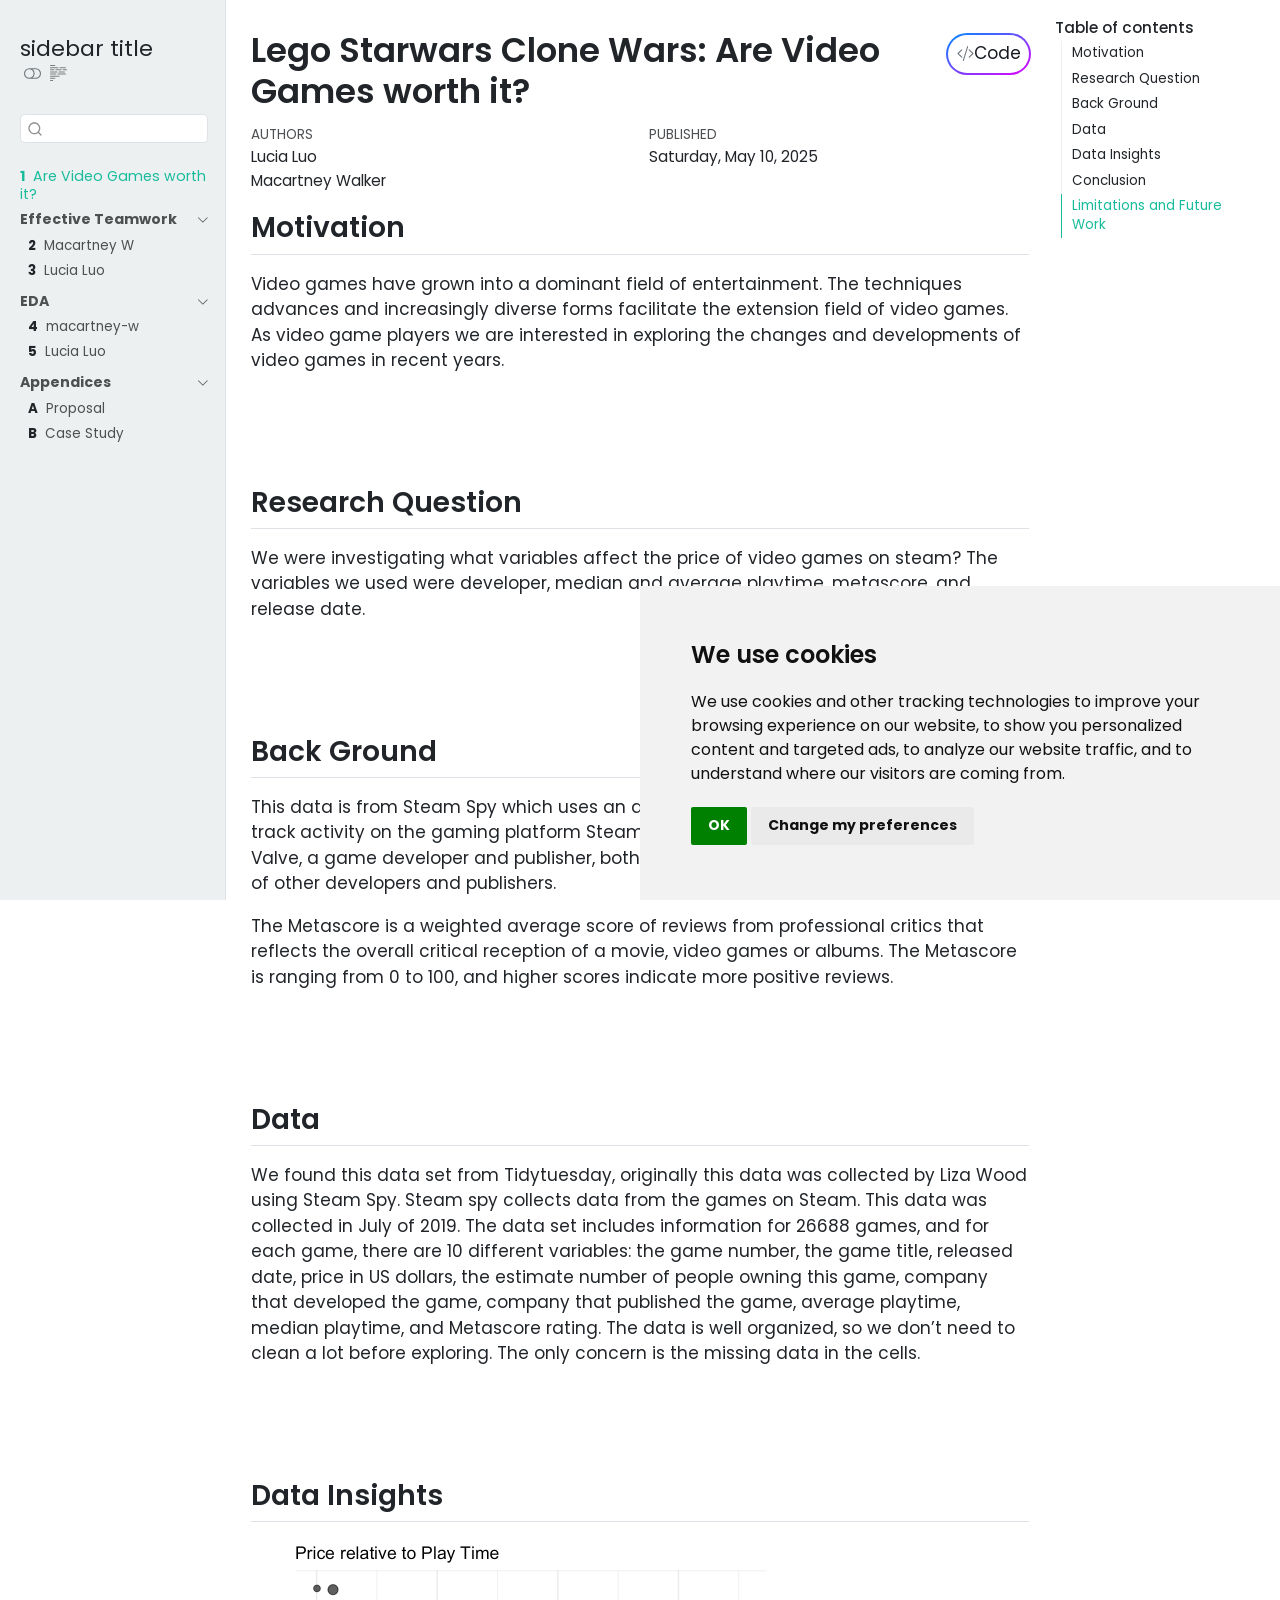
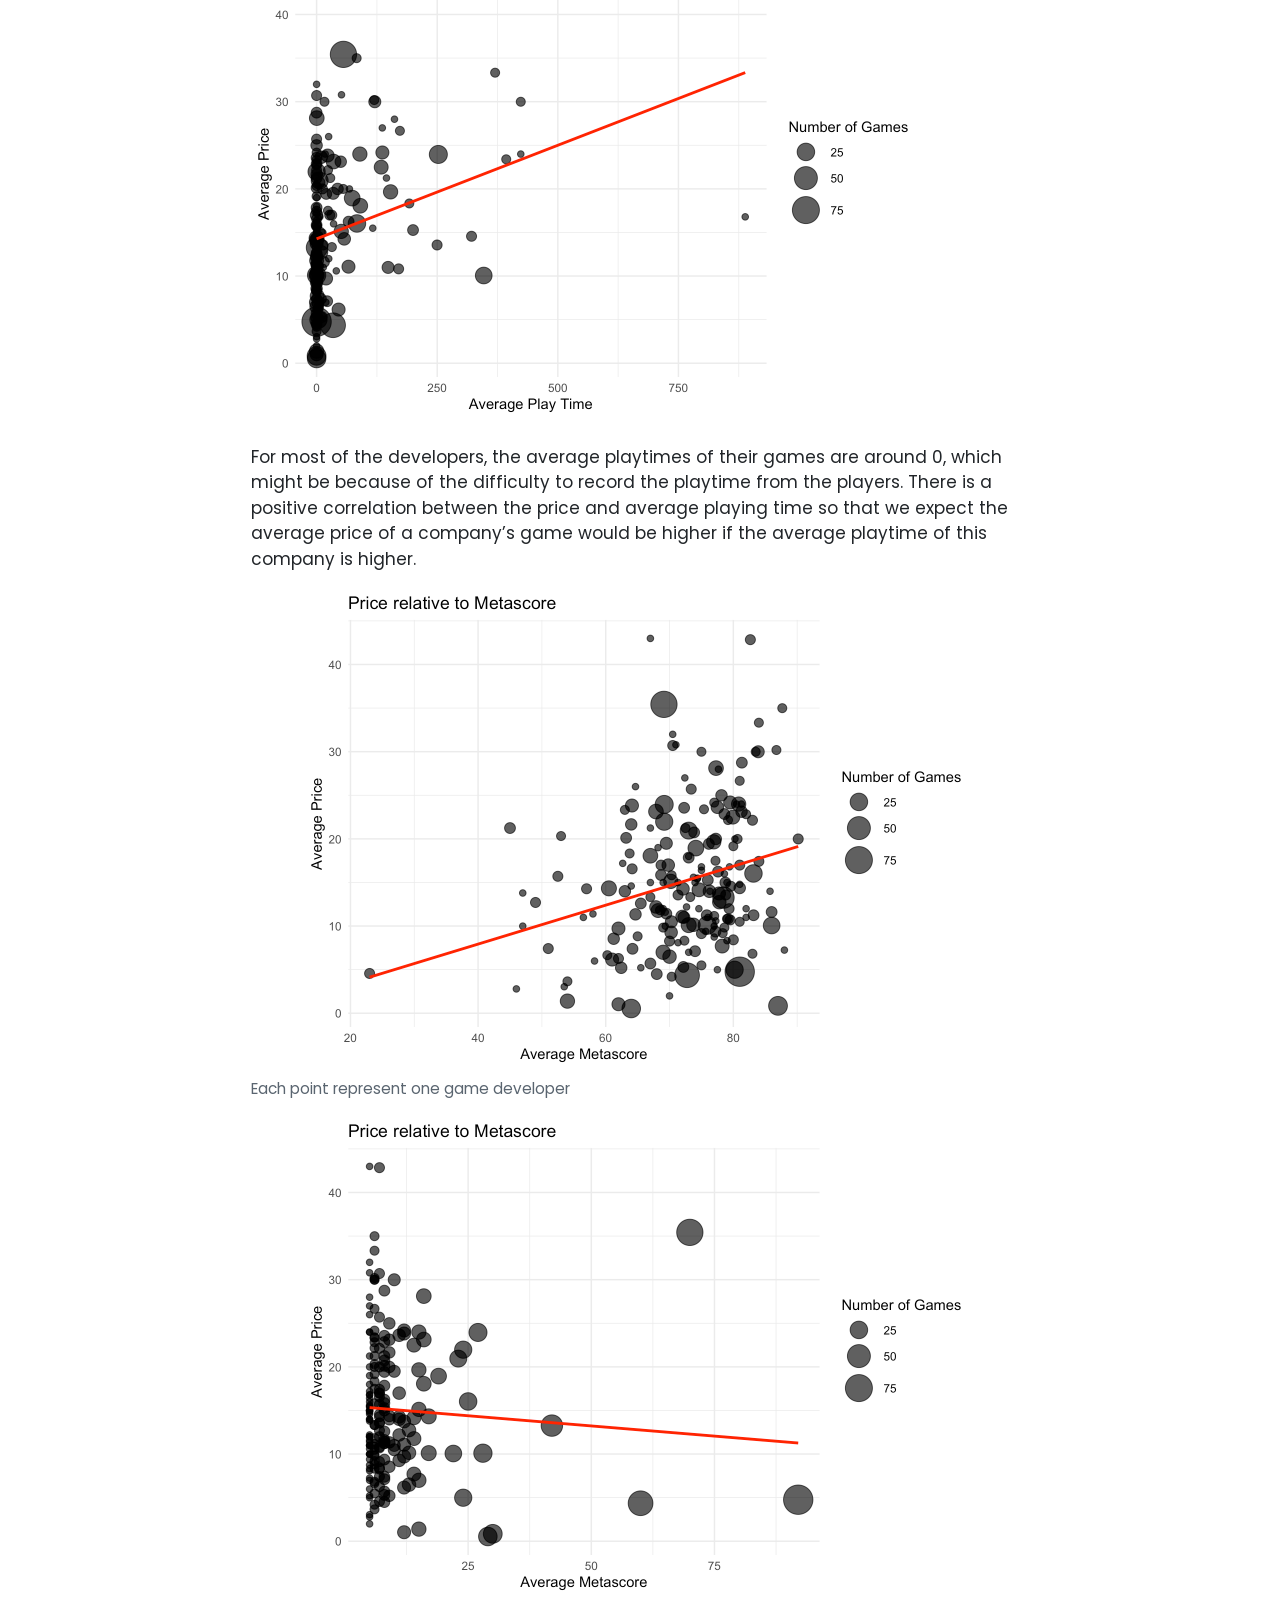
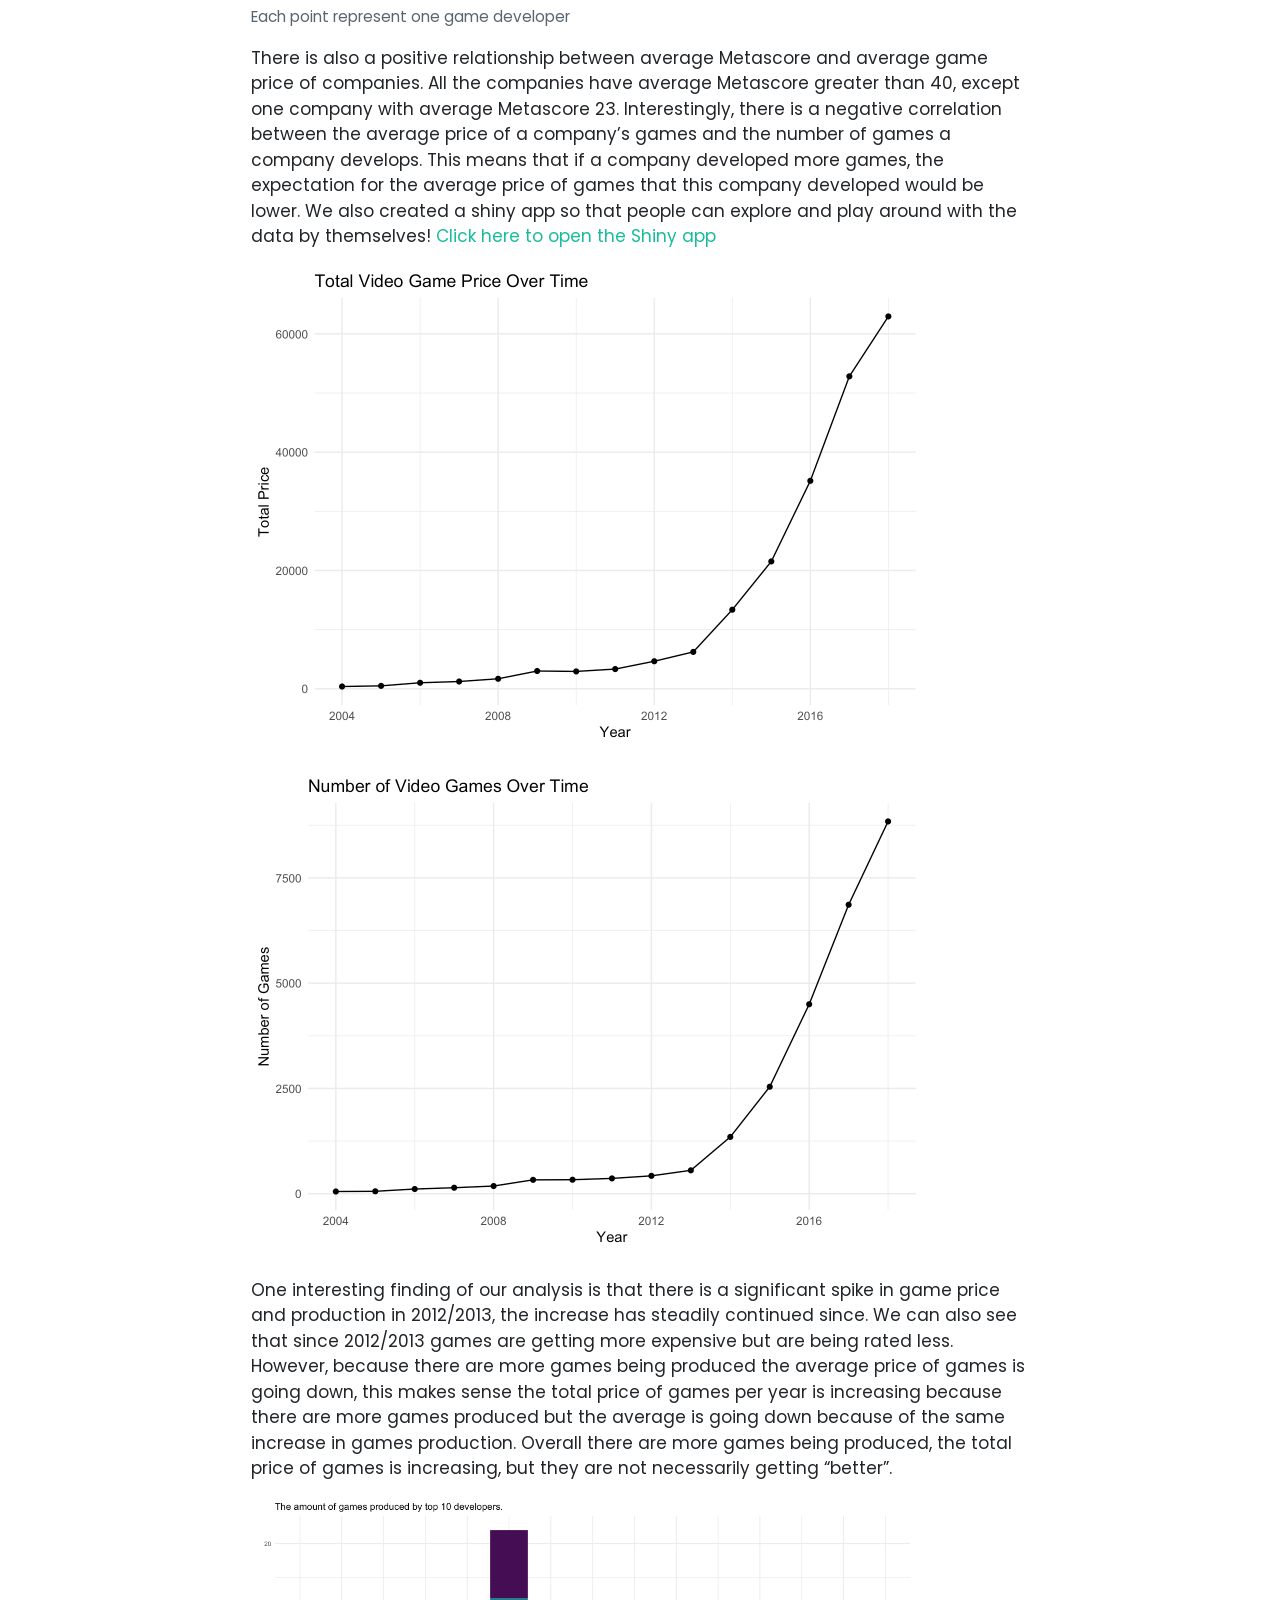
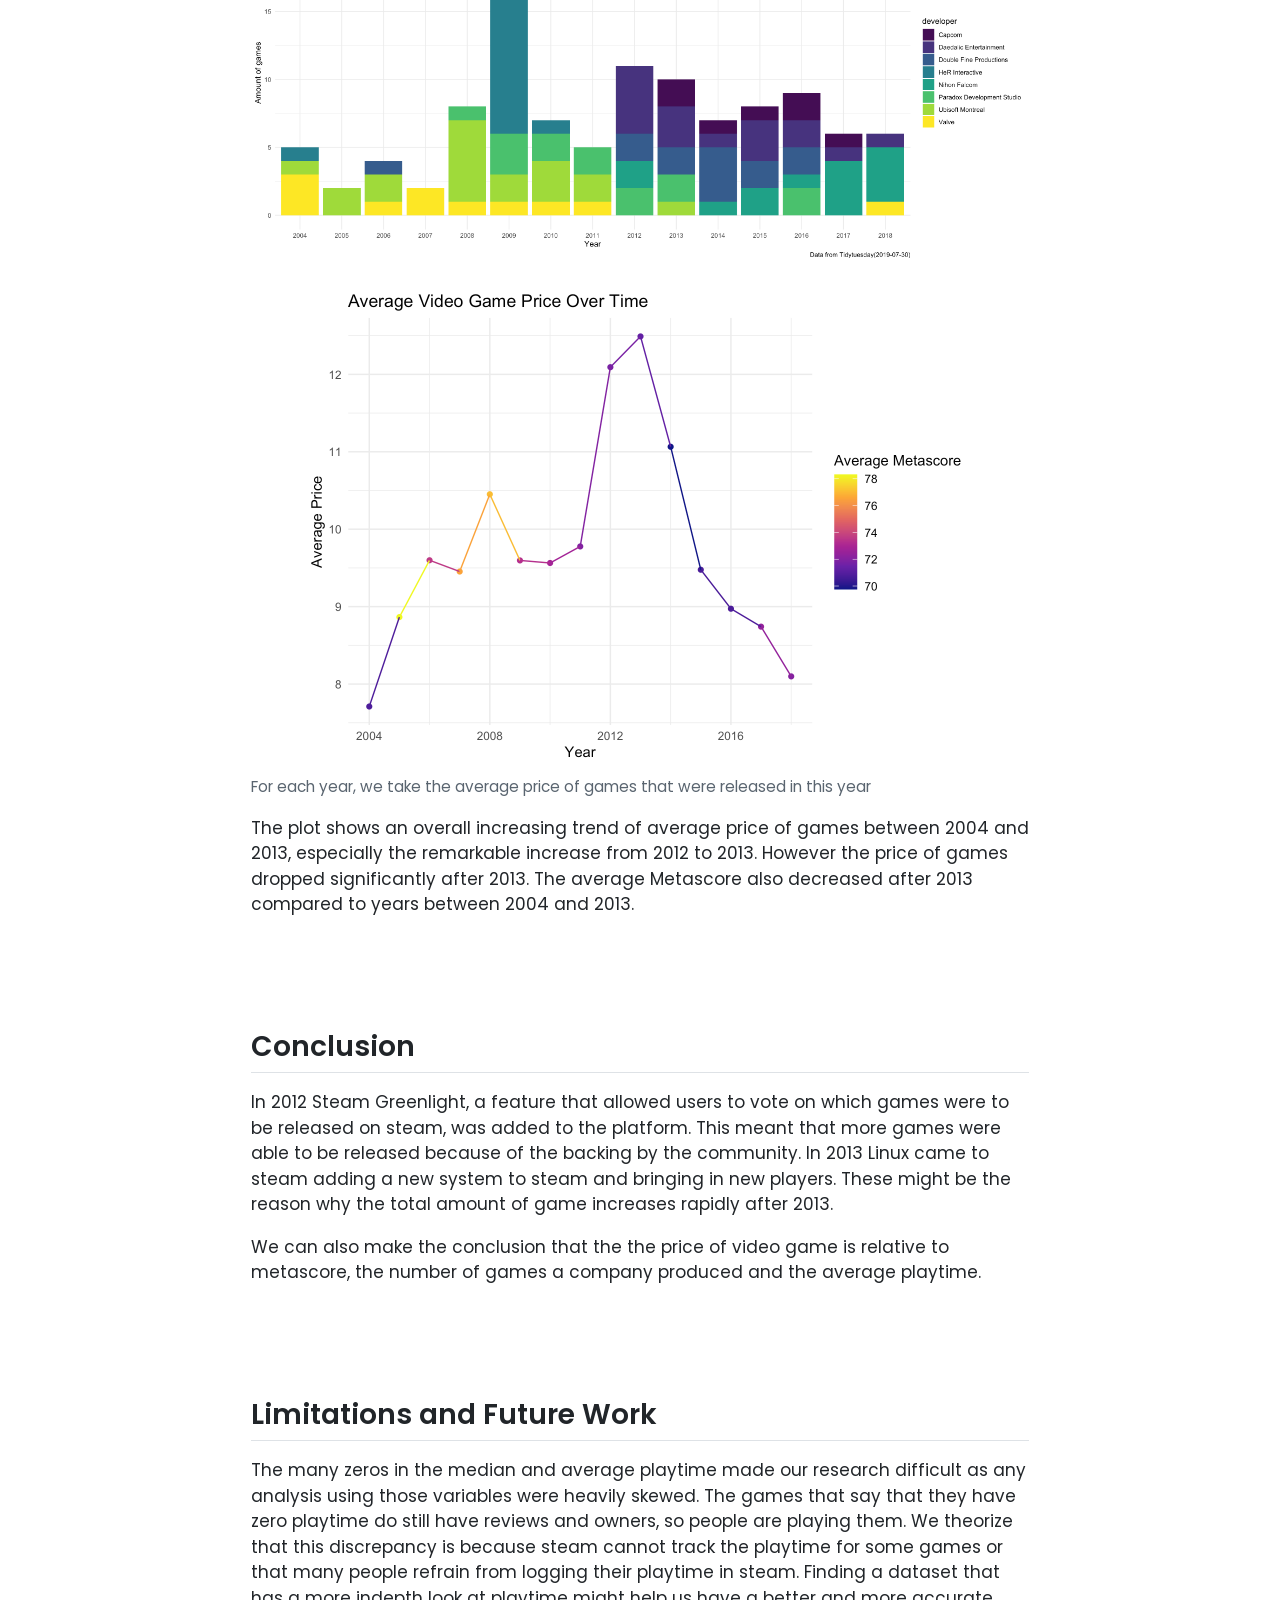
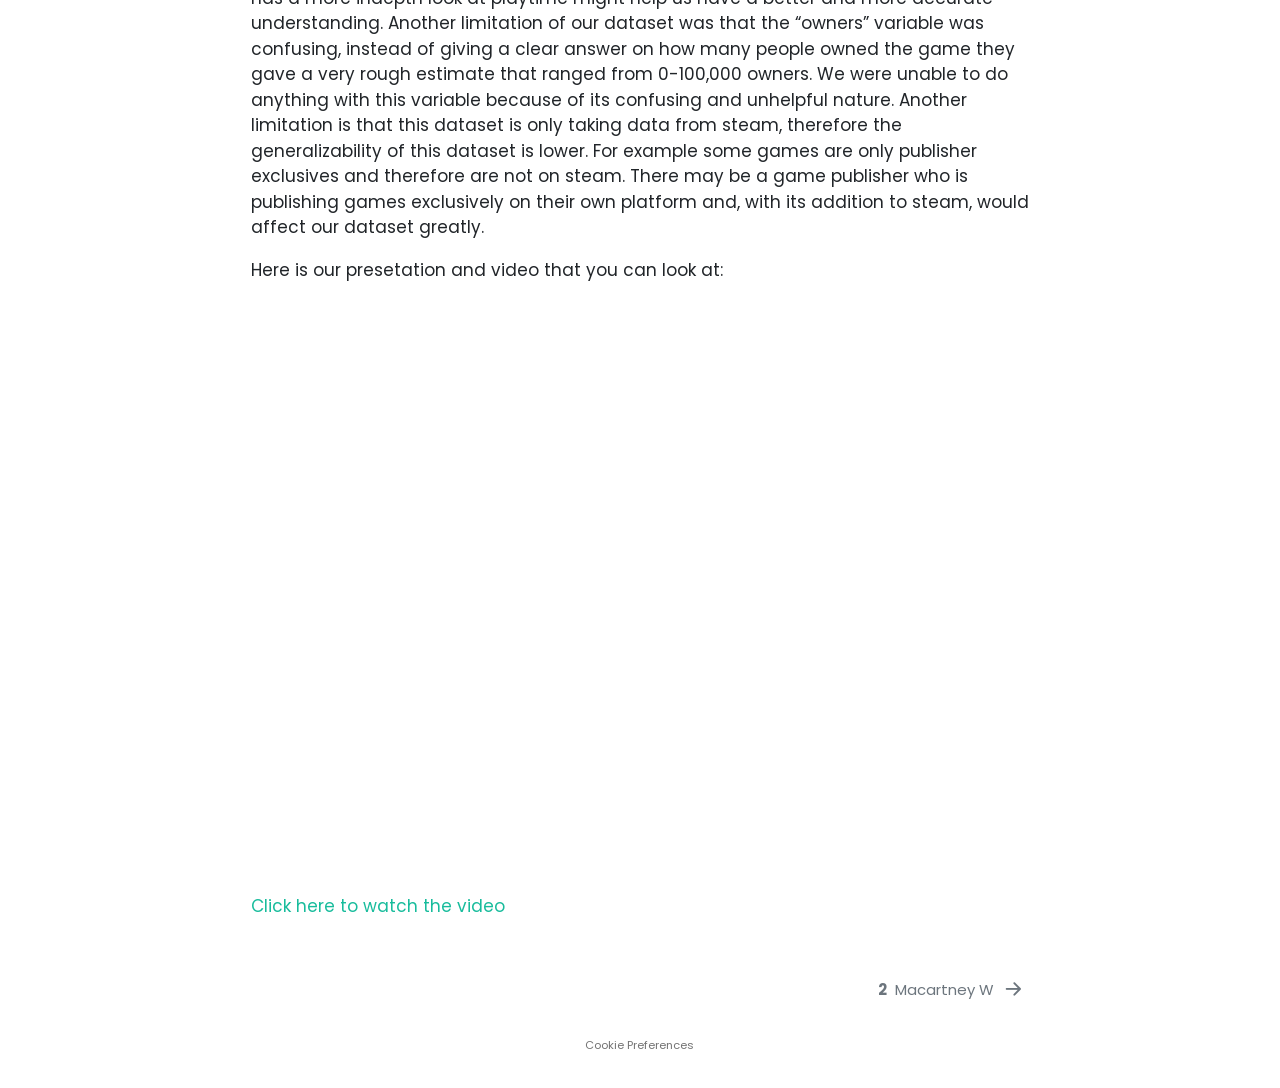
==== index.html @ 1f7e0bd8 "Built site for gh-pages" ====
<!DOCTYPE html>
<html xmlns="http://www.w3.org/1999/xhtml" lang="en" xml:lang="en"><head>
<meta http-equiv="Content-Type" content="text/html; charset=UTF-8">
<meta charset="utf-8">
<meta name="generator" content="quarto-1.5.57">
<meta name="viewport" content="width=device-width, initial-scale=1.0, user-scalable=yes">
<meta name="author" content="Lucia Luo">
<meta name="author" content="Macartney Walker">
<title>Lego Starwars Clone Wars: Are Video Games worth it?</title>
<style>
code{white-space: pre-wrap;}
span.smallcaps{font-variant: small-caps;}
div.columns{display: flex; gap: min(4vw, 1.5em);}
div.column{flex: auto; overflow-x: auto;}
div.hanging-indent{margin-left: 1.5em; text-indent: -1.5em;}
ul.task-list{list-style: none;}
ul.task-list li input[type="checkbox"] {
  width: 0.8em;
  margin: 0 0.8em 0.2em -1em; /* quarto-specific, see https://github.com/quarto-dev/quarto-cli/issues/4556 */ 
  vertical-align: middle;
}
/* CSS for syntax highlighting */
pre > code.sourceCode { white-space: pre; position: relative; }
pre > code.sourceCode > span { line-height: 1.25; }
pre > code.sourceCode > span:empty { height: 1.2em; }
.sourceCode { overflow: visible; }
code.sourceCode > span { color: inherit; text-decoration: inherit; }
div.sourceCode { margin: 1em 0; }
pre.sourceCode { margin: 0; }
@media screen {
div.sourceCode { overflow: auto; }
}
@media print {
pre > code.sourceCode { white-space: pre-wrap; }
pre > code.sourceCode > span { display: inline-block; text-indent: -5em; padding-left: 5em; }
}
pre.numberSource code
  { counter-reset: source-line 0; }
pre.numberSource code > span
  { position: relative; left: -4em; counter-increment: source-line; }
pre.numberSource code > span > a:first-child::before
  { content: counter(source-line);
    position: relative; left: -1em; text-align: right; vertical-align: baseline;
    border: none; display: inline-block;
    -webkit-touch-callout: none; -webkit-user-select: none;
    -khtml-user-select: none; -moz-user-select: none;
    -ms-user-select: none; user-select: none;
    padding: 0 4px; width: 4em;
  }
pre.numberSource { margin-left: 3em;  padding-left: 4px; }
div.sourceCode
  {   }
@media screen {
pre > code.sourceCode > span > a:first-child::before { text-decoration: underline; }
}
</style>

<script src="site_libs/quarto-nav/quarto-nav.js"></script>
<script src="site_libs/clipboard/clipboard.min.js"></script>
<script src="site_libs/quarto-search/autocomplete.umd.js"></script>
<script src="site_libs/quarto-search/fuse.min.js"></script>
<script src="site_libs/quarto-search/quarto-search.js"></script>
<meta name="quarto:offset" content="./">
<link href="./src/et/macartney-w.html" rel="next">
<script src="site_libs/cookie-consent/cookie-consent.js"></script>
<link href="site_libs/cookie-consent/cookie-consent.css" rel="stylesheet">
<script src="site_libs/quarto-html/quarto.js"></script>
<script src="site_libs/quarto-html/popper.min.js"></script>
<script src="site_libs/quarto-html/tippy.umd.min.js"></script>
<script src="site_libs/quarto-html/anchor.min.js"></script>
<link href="site_libs/quarto-html/tippy.css" rel="stylesheet">
<link href="site_libs/quarto-html/quarto-syntax-highlighting.css" rel="stylesheet" class="quarto-color-scheme" id="quarto-text-highlighting-styles">
<link href="site_libs/quarto-html/quarto-syntax-highlighting-dark.css" rel="prefetch" class="quarto-color-scheme quarto-color-alternate" id="quarto-text-highlighting-styles">
<script src="site_libs/bootstrap/bootstrap.min.js"></script>
<link href="site_libs/bootstrap/bootstrap-icons.css" rel="stylesheet">
<link href="site_libs/bootstrap/bootstrap.min.css" rel="stylesheet" class="quarto-color-scheme" id="quarto-bootstrap" data-mode="light">
<link href="site_libs/bootstrap/bootstrap-dark.min.css" rel="prefetch" class="quarto-color-scheme quarto-color-alternate" id="quarto-bootstrap" data-mode="dark"><script id="quarto-search-options" type="application/json">{
  "location": "sidebar",
  "copy-button": false,
  "collapse-after": 3,
  "panel-placement": "start",
  "type": "textbox",
  "limit": 50,
  "keyboard-shortcut": [
    "f",
    "/",
    "s"
  ],
  "show-item-context": false,
  "language": {
    "search-no-results-text": "No results",
    "search-matching-documents-text": "matching documents",
    "search-copy-link-title": "Copy link to search",
    "search-hide-matches-text": "Hide additional matches",
    "search-more-match-text": "more match in this document",
    "search-more-matches-text": "more matches in this document",
    "search-clear-button-title": "Clear",
    "search-text-placeholder": "",
    "search-detached-cancel-button-title": "Cancel",
    "search-submit-button-title": "Submit",
    "search-label": "Search"
  }
}</script><script type="text/javascript" charset="UTF-8">
document.addEventListener('DOMContentLoaded', function () {
cookieconsent.run({
  "notice_banner_type":"simple",
  "consent_type":"implied",
  "palette":"light",
  "language":"en",
  "page_load_consent_levels":["strictly-necessary","functionality","tracking","targeting"],
  "notice_banner_reject_button_hide":false,
  "preferences_center_close_button_hide":false,
  "website_name":""
  ,
"language":"en"
  });
});
</script><style>html{ scroll-behavior: smooth; }</style>
<link rel="stylesheet" href="style/custom.css">
</head>
<body class="nav-sidebar docked">

<div id="quarto-search-results"></div>
  <header id="quarto-header" class="headroom fixed-top"><nav class="quarto-secondary-nav"><div class="container-fluid d-flex">
      <button type="button" class="quarto-btn-toggle btn" data-bs-toggle="collapse" role="button" data-bs-target=".quarto-sidebar-collapse-item" aria-controls="quarto-sidebar" aria-expanded="false" aria-label="Toggle sidebar navigation" onclick="if (window.quartoToggleHeadroom) { window.quartoToggleHeadroom(); }">
        <i class="bi bi-layout-text-sidebar-reverse"></i>
      </button>
        <nav class="quarto-page-breadcrumbs" aria-label="breadcrumb"><ol class="breadcrumb"><li class="breadcrumb-item"><a href="./index.html"><span class="chapter-number">1</span>&nbsp; <span class="chapter-title">Are Video Games worth it?</span></a></li></ol></nav>
        <a class="flex-grow-1" role="navigation" data-bs-toggle="collapse" data-bs-target=".quarto-sidebar-collapse-item" aria-controls="quarto-sidebar" aria-expanded="false" aria-label="Toggle sidebar navigation" onclick="if (window.quartoToggleHeadroom) { window.quartoToggleHeadroom(); }">      
        </a>
      <button type="button" class="btn quarto-search-button" aria-label="Search" onclick="window.quartoOpenSearch();">
        <i class="bi bi-search"></i>
      </button>
    </div>
  </nav></header><!-- content --><div id="quarto-content" class="quarto-container page-columns page-rows-contents page-layout-full">
<!-- sidebar -->
  <nav id="quarto-sidebar" class="sidebar collapse collapse-horizontal quarto-sidebar-collapse-item sidebar-navigation docked overflow-auto"><div class="pt-lg-2 mt-2 text-left sidebar-header">
    <div class="sidebar-title mb-0 py-0">
      <a href="./">sidebar title</a> 
        <div class="sidebar-tools-main">
  <a href="" class="quarto-color-scheme-toggle quarto-navigation-tool  px-1" onclick="window.quartoToggleColorScheme(); return false;" title="Toggle dark mode"><i class="bi"></i></a>
  <a href="" class="quarto-reader-toggle quarto-navigation-tool px-1" onclick="window.quartoToggleReader(); return false;" title="Toggle reader mode">
  <div class="quarto-reader-toggle-btn">
  <i class="bi"></i>
  </div>
</a>
</div>
    </div>
      </div>
        <div class="mt-2 flex-shrink-0 align-items-center">
        <div class="sidebar-search">
        <div id="quarto-search" class="" title="Search"></div>
        </div>
        </div>
    <div class="sidebar-menu-container"> 
    <ul class="list-unstyled mt-1">
<li class="sidebar-item">
  <div class="sidebar-item-container"> 
  <a href="./index.html" class="sidebar-item-text sidebar-link active">
 <span class="menu-text"><span class="chapter-number">1</span>&nbsp; <span class="chapter-title">Are Video Games worth it?</span></span></a>
  </div>
</li>
        <li class="sidebar-item sidebar-item-section">
      <div class="sidebar-item-container"> 
            <a class="sidebar-item-text sidebar-link text-start" data-bs-toggle="collapse" data-bs-target="#quarto-sidebar-section-1" role="navigation" aria-expanded="true">
 <span class="menu-text">Effective Teamwork</span></a>
          <a class="sidebar-item-toggle text-start" data-bs-toggle="collapse" data-bs-target="#quarto-sidebar-section-1" role="navigation" aria-expanded="true" aria-label="Toggle section">
            <i class="bi bi-chevron-right ms-2"></i>
          </a> 
      </div>
      <ul id="quarto-sidebar-section-1" class="collapse list-unstyled sidebar-section depth1 show">
<li class="sidebar-item">
  <div class="sidebar-item-container"> 
  <a href="./src/et/macartney-w.html" class="sidebar-item-text sidebar-link">
 <span class="menu-text"><span class="chapter-number">2</span>&nbsp; <span class="chapter-title">Macartney W</span></span></a>
  </div>
</li>
          <li class="sidebar-item">
  <div class="sidebar-item-container"> 
  <a href="./src/et/lucia-l.html" class="sidebar-item-text sidebar-link">
 <span class="menu-text"><span class="chapter-number">3</span>&nbsp; <span class="chapter-title">Lucia Luo</span></span></a>
  </div>
</li>
      </ul>
</li>
        <li class="sidebar-item sidebar-item-section">
      <div class="sidebar-item-container"> 
            <a class="sidebar-item-text sidebar-link text-start" data-bs-toggle="collapse" data-bs-target="#quarto-sidebar-section-2" role="navigation" aria-expanded="true">
 <span class="menu-text">EDA</span></a>
          <a class="sidebar-item-toggle text-start" data-bs-toggle="collapse" data-bs-target="#quarto-sidebar-section-2" role="navigation" aria-expanded="true" aria-label="Toggle section">
            <i class="bi bi-chevron-right ms-2"></i>
          </a> 
      </div>
      <ul id="quarto-sidebar-section-2" class="collapse list-unstyled sidebar-section depth1 show">
<li class="sidebar-item">
  <div class="sidebar-item-container"> 
  <a href="./src/EDA/macartney-w.html" class="sidebar-item-text sidebar-link">
 <span class="menu-text"><span class="chapter-number">4</span>&nbsp; <span class="chapter-title">macartney-w</span></span></a>
  </div>
</li>
          <li class="sidebar-item">
  <div class="sidebar-item-container"> 
  <a href="./src/EDA/lucia-l.html" class="sidebar-item-text sidebar-link">
 <span class="menu-text"><span class="chapter-number">5</span>&nbsp; <span class="chapter-title">Lucia Luo</span></span></a>
  </div>
</li>
      </ul>
</li>
        <li class="sidebar-item sidebar-item-section">
      <div class="sidebar-item-container"> 
            <a class="sidebar-item-text sidebar-link text-start" data-bs-toggle="collapse" data-bs-target="#quarto-sidebar-section-3" role="navigation" aria-expanded="true">
 <span class="menu-text">Appendices</span></a>
          <a class="sidebar-item-toggle text-start" data-bs-toggle="collapse" data-bs-target="#quarto-sidebar-section-3" role="navigation" aria-expanded="true" aria-label="Toggle section">
            <i class="bi bi-chevron-right ms-2"></i>
          </a> 
      </div>
      <ul id="quarto-sidebar-section-3" class="collapse list-unstyled sidebar-section depth1 show">
<li class="sidebar-item">
  <div class="sidebar-item-container"> 
  <a href="./src/appx/proposal.html" class="sidebar-item-text sidebar-link">
 <span class="menu-text"><span class="chapter-number">A</span>&nbsp; <span class="chapter-title">Proposal</span></span></a>
  </div>
</li>
          <li class="sidebar-item">
  <div class="sidebar-item-container"> 
  <a href="./src/appx/case-study.html" class="sidebar-item-text sidebar-link">
 <span class="menu-text"><span class="chapter-number">B</span>&nbsp; <span class="chapter-title">Case Study</span></span></a>
  </div>
</li>
      </ul>
</li>
    </ul>
</div>
</nav><div id="quarto-sidebar-glass" class="quarto-sidebar-collapse-item" data-bs-toggle="collapse" data-bs-target=".quarto-sidebar-collapse-item"></div>
<!-- margin-sidebar -->
    <div id="quarto-margin-sidebar" class="sidebar margin-sidebar">
        <nav id="TOC" role="doc-toc" class="toc-active"><h2 id="toc-title">Table of contents</h2>
   
  <ul>
<li><a href="#motivation" id="toc-motivation" class="nav-link active" data-scroll-target="#motivation">Motivation</a></li>
  <li><a href="#research-question" id="toc-research-question" class="nav-link" data-scroll-target="#research-question">Research Question</a></li>
  <li><a href="#back-ground" id="toc-back-ground" class="nav-link" data-scroll-target="#back-ground">Back Ground</a></li>
  <li><a href="#data" id="toc-data" class="nav-link" data-scroll-target="#data">Data</a></li>
  <li><a href="#data-insights" id="toc-data-insights" class="nav-link" data-scroll-target="#data-insights">Data Insights</a></li>
  <li><a href="#conclusion" id="toc-conclusion" class="nav-link" data-scroll-target="#conclusion">Conclusion</a></li>
  <li><a href="#limitations-and-future-work" id="toc-limitations-and-future-work" class="nav-link" data-scroll-target="#limitations-and-future-work">Limitations and Future Work</a></li>
  </ul></nav>
    </div>
<!-- main -->
<main class="content column-body" id="quarto-document-content"><header id="title-block-header" class="quarto-title-block default"><div class="quarto-title">
<div class="quarto-title-block"><div><h1 class="title">Lego Starwars Clone Wars: Are Video Games worth it?</h1><button type="button" class="btn code-tools-button" id="quarto-code-tools-source"><i class="bi"></i> Code</button></div></div>
</div>



<div class="quarto-title-meta column-body">

    <div>
    <div class="quarto-title-meta-heading">Authors</div>
    <div class="quarto-title-meta-contents">
             <p>Lucia Luo </p>
             <p>Macartney Walker </p>
          </div>
  </div>
    
    <div>
    <div class="quarto-title-meta-heading">Published</div>
    <div class="quarto-title-meta-contents">
      <p class="date">Saturday, May 10, 2025</p>
    </div>
  </div>
  
    
  </div>
  


</header><section id="motivation" class="level2"><h2 class="anchored" data-anchor-id="motivation">Motivation</h2>
<p>Video games have grown into a dominant field of entertainment. The techniques advances and increasingly diverse forms facilitate the extension field of video games. As video game players we are interested in exploring the changes and developments of video games in recent years.</p>
</section><section id="research-question" class="level2"><h2 class="anchored" data-anchor-id="research-question">Research Question</h2>
<p>We were investigating what variables affect the price of video games on steam? The variables we used were developer, median and average playtime, metascore, and release date.</p>
</section><section id="back-ground" class="level2"><h2 class="anchored" data-anchor-id="back-ground">Back Ground</h2>
<p>This data is from Steam Spy which uses an application programming interface (API) to track activity on the gaming platform Steam. Both Steam and Steam Spy are owned by Valve, a game developer and publisher, both Steam and Steam Spy track other games of other developers and publishers.</p>
<p>The Metascore is a weighted average score of reviews from professional critics that reflects the overall critical reception of a movie, video games or albums. The Metascore is ranging from 0 to 100, and higher scores indicate more positive reviews.</p>
</section><section id="data" class="level2"><h2 class="anchored" data-anchor-id="data">Data</h2>
<p>We found this data set from Tidytuesday, originally this data was collected by Liza Wood using Steam Spy. Steam spy collects data from the games on Steam. This data was collected in July of 2019. The data set includes information for 26688 games, and for each game, there are 10 different variables: the game number, the game title, released date, price in US dollars, the estimate number of people owning this game, company that developed the game, company that published the game, average playtime, median playtime, and Metascore rating. The data is well organized, so we don’t need to clean a lot before exploring. The only concern is the missing data in the cells.</p>
</section><section id="data-insights" class="level2"><h2 class="anchored" data-anchor-id="data-insights">Data Insights</h2>
<div class="cell">
<div class="cell-output-display">
<div>
<figure class="figure"><p><img src="index_files/figure-html/unnamed-chunk-2-1.png" class="img-fluid figure-img" width="672"></p>
</figure>
</div>
</div>
</div>
<p>For most of the developers, the average playtimes of their games are around 0, which might be because of the difficulty to record the playtime from the players. There is a positive correlation between the price and average playing time so that we expect the average price of a company’s game would be higher if the average playtime of this company is higher.</p>
<div class="cell">
<div class="cell-output-display">
<div class="quarto-figure quarto-figure-center">
<figure class="figure"><p><img src="index_files/figure-html/unnamed-chunk-3-1.png" class="img-fluid figure-img" width="672"></p>
<figcaption>Each point represent one game developer</figcaption></figure>
</div>
</div>
</div>
<div class="cell">
<div class="cell-output-display">
<div class="quarto-figure quarto-figure-center">
<figure class="figure"><p><img src="index_files/figure-html/unnamed-chunk-4-1.png" class="img-fluid figure-img" width="672"></p>
<figcaption>Each point represent one game developer</figcaption></figure>
</div>
</div>
</div>
<p>There is also a positive relationship between average Metascore and average game price of companies. All the companies have average Metascore greater than 40, except one company with average Metascore 23. Interestingly, there is a negative correlation between the average price of a company’s games and the number of games a company develops. This means that if a company developed more games, the expectation for the average price of games that this company developed would be lower. We also created a shiny app so that people can explore and play around with the data by themselves! <a href="https://lucialuo040111.shinyapps.io/Shinyapp_Game/">Click here to open the Shiny app</a></p>
<div class="cell">
<div class="cell-output-display">
<div>
<figure class="figure"><p><img src="index_files/figure-html/unnamed-chunk-5-1.png" class="img-fluid figure-img" width="672"></p>
</figure>
</div>
</div>
<div class="cell-output-display">
<div>
<figure class="figure"><p><img src="index_files/figure-html/unnamed-chunk-5-2.png" class="img-fluid figure-img" width="672"></p>
</figure>
</div>
</div>
</div>
<p>One interesting finding of our analysis is that there is a significant spike in game price and production in 2012/2013, the increase has steadily continued since. We can also see that since 2012/2013 games are getting more expensive but are being rated less. However, because there are more games being produced the average price of games is going down, this makes sense the total price of games per year is increasing because there are more games produced but the average is going down because of the same increase in games production. Overall there are more games being produced, the total price of games is increasing, but they are not necessarily getting “better”.</p>
<div class="cell">
<div class="cell-output-display">
<div>
<figure class="figure"><p><img src="index_files/figure-html/unnamed-chunk-6-1.png" class="img-fluid figure-img" width="1440"></p>
</figure>
</div>
</div>
</div>
<div class="cell">
<div class="cell-output-display">
<div class="quarto-figure quarto-figure-center">
<figure class="figure"><p><img src="index_files/figure-html/unnamed-chunk-7-1.png" class="img-fluid figure-img" width="672"></p>
<figcaption>For each year, we take the average price of games that were released in this year</figcaption></figure>
</div>
</div>
</div>
<p>The plot shows an overall increasing trend of average price of games between 2004 and 2013, especially the remarkable increase from 2012 to 2013. However the price of games dropped significantly after 2013. The average Metascore also decreased after 2013 compared to years between 2004 and 2013.</p>
</section><section id="conclusion" class="level2"><h2 class="anchored" data-anchor-id="conclusion">Conclusion</h2>
<p>In 2012 Steam Greenlight, a feature that allowed users to vote on which games were to be released on steam, was added to the platform. This meant that more games were able to be released because of the backing by the community. In 2013 Linux came to steam adding a new system to steam and bringing in new players. These might be the reason why the total amount of game increases rapidly after 2013.</p>
<p>We can also make the conclusion that the the price of video game is relative to metascore, the number of games a company produced and the average playtime.</p>
</section><section id="limitations-and-future-work" class="level2"><h2 class="anchored" data-anchor-id="limitations-and-future-work">Limitations and Future Work</h2>
<p>The many zeros in the median and average playtime made our research difficult as any analysis using those variables were heavily skewed. The games that say that they have zero playtime do still have reviews and owners, so people are playing them. We theorize that this discrepancy is because steam cannot track the playtime for some games or that many people refrain from logging their playtime in steam. Finding a dataset that has a more indepth look at playtime might help us have a better and more accurate understanding. Another limitation of our dataset was that the “owners” variable was confusing, instead of giving a clear answer on how many people owned the game they gave a very rough estimate that ranged from 0-100,000 owners. We were unable to do anything with this variable because of its confusing and unhelpful nature. Another limitation is that this dataset is only taking data from steam, therefore the generalizability of this dataset is lower. For example some games are only publisher exclusives and therefore are not on steam. There may be a game publisher who is publishing games exclusively on their own platform and, with its addition to steam, would affect our dataset greatly.</p>
<p>Here is our presetation and video that you can look at:</p>
<iframe src="https://docs.google.com/presentation/d/e/2PACX-1vQfHOD6svFeKylnkP_hMibRL-n7M2oPAEskO3JvV8Qjd8Jbo1f8Vmxhm8-vuAe2gtQwb0oVwIoEtko7/pubembed?start=false&amp;loop=false&amp;delayms=3000" frameborder="0" width="960" height="569" allowfullscreen="true" mozallowfullscreen="true" webkitallowfullscreen="true">
</iframe>
<p><a href="https://youtu.be/Uo8A1lROZnM">Click here to watch the video</a></p>


<!-- -->

</section></main><!-- /main --><script id="quarto-html-after-body" type="application/javascript">
window.document.addEventListener("DOMContentLoaded", function (event) {
  const toggleBodyColorMode = (bsSheetEl) => {
    const mode = bsSheetEl.getAttribute("data-mode");
    const bodyEl = window.document.querySelector("body");
    if (mode === "dark") {
      bodyEl.classList.add("quarto-dark");
      bodyEl.classList.remove("quarto-light");
    } else {
      bodyEl.classList.add("quarto-light");
      bodyEl.classList.remove("quarto-dark");
    }
  }
  const toggleBodyColorPrimary = () => {
    const bsSheetEl = window.document.querySelector("link#quarto-bootstrap");
    if (bsSheetEl) {
      toggleBodyColorMode(bsSheetEl);
    }
  }
  toggleBodyColorPrimary();  
  const disableStylesheet = (stylesheets) => {
    for (let i=0; i < stylesheets.length; i++) {
      const stylesheet = stylesheets[i];
      stylesheet.rel = 'prefetch';
    }
  }
  const enableStylesheet = (stylesheets) => {
    for (let i=0; i < stylesheets.length; i++) {
      const stylesheet = stylesheets[i];
      stylesheet.rel = 'stylesheet';
    }
  }
  const manageTransitions = (selector, allowTransitions) => {
    const els = window.document.querySelectorAll(selector);
    for (let i=0; i < els.length; i++) {
      const el = els[i];
      if (allowTransitions) {
        el.classList.remove('notransition');
      } else {
        el.classList.add('notransition');
      }
    }
  }
  const toggleGiscusIfUsed = (isAlternate, darkModeDefault) => {
    const baseTheme = document.querySelector('#giscus-base-theme')?.value ?? 'light';
    const alternateTheme = document.querySelector('#giscus-alt-theme')?.value ?? 'dark';
    let newTheme = '';
    if(darkModeDefault) {
      newTheme = isAlternate ? baseTheme : alternateTheme;
    } else {
      newTheme = isAlternate ? alternateTheme : baseTheme;
    }
    const changeGiscusTheme = () => {
      // From: https://github.com/giscus/giscus/issues/336
      const sendMessage = (message) => {
        const iframe = document.querySelector('iframe.giscus-frame');
        if (!iframe) return;
        iframe.contentWindow.postMessage({ giscus: message }, 'https://giscus.app');
      }
      sendMessage({
        setConfig: {
          theme: newTheme
        }
      });
    }
    const isGiscussLoaded = window.document.querySelector('iframe.giscus-frame') !== null;
    if (isGiscussLoaded) {
      changeGiscusTheme();
    }
  }
  const toggleColorMode = (alternate) => {
    // Switch the stylesheets
    const alternateStylesheets = window.document.querySelectorAll('link.quarto-color-scheme.quarto-color-alternate');
    manageTransitions('#quarto-margin-sidebar .nav-link', false);
    if (alternate) {
      enableStylesheet(alternateStylesheets);
      for (const sheetNode of alternateStylesheets) {
        if (sheetNode.id === "quarto-bootstrap") {
          toggleBodyColorMode(sheetNode);
        }
      }
    } else {
      disableStylesheet(alternateStylesheets);
      toggleBodyColorPrimary();
    }
    manageTransitions('#quarto-margin-sidebar .nav-link', true);
    // Switch the toggles
    const toggles = window.document.querySelectorAll('.quarto-color-scheme-toggle');
    for (let i=0; i < toggles.length; i++) {
      const toggle = toggles[i];
      if (toggle) {
        if (alternate) {
          toggle.classList.add("alternate");     
        } else {
          toggle.classList.remove("alternate");
        }
      }
    }
    // Hack to workaround the fact that safari doesn't
    // properly recolor the scrollbar when toggling (#1455)
    if (navigator.userAgent.indexOf('Safari') > 0 && navigator.userAgent.indexOf('Chrome') == -1) {
      manageTransitions("body", false);
      window.scrollTo(0, 1);
      setTimeout(() => {
        window.scrollTo(0, 0);
        manageTransitions("body", true);
      }, 40);  
    }
  }
  const isFileUrl = () => { 
    return window.location.protocol === 'file:';
  }
  const hasAlternateSentinel = () => {  
    let styleSentinel = getColorSchemeSentinel();
    if (styleSentinel !== null) {
      return styleSentinel === "alternate";
    } else {
      return false;
    }
  }
  const setStyleSentinel = (alternate) => {
    const value = alternate ? "alternate" : "default";
    if (!isFileUrl()) {
      window.localStorage.setItem("quarto-color-scheme", value);
    } else {
      localAlternateSentinel = value;
    }
  }
  const getColorSchemeSentinel = () => {
    if (!isFileUrl()) {
      const storageValue = window.localStorage.getItem("quarto-color-scheme");
      return storageValue != null ? storageValue : localAlternateSentinel;
    } else {
      return localAlternateSentinel;
    }
  }
  const darkModeDefault = false;
  let localAlternateSentinel = darkModeDefault ? 'alternate' : 'default';
  // Dark / light mode switch
  window.quartoToggleColorScheme = () => {
    // Read the current dark / light value 
    let toAlternate = !hasAlternateSentinel();
    toggleColorMode(toAlternate);
    setStyleSentinel(toAlternate);
    toggleGiscusIfUsed(toAlternate, darkModeDefault);
  };
  // Ensure there is a toggle, if there isn't float one in the top right
  if (window.document.querySelector('.quarto-color-scheme-toggle') === null) {
    const a = window.document.createElement('a');
    a.classList.add('top-right');
    a.classList.add('quarto-color-scheme-toggle');
    a.href = "";
    a.onclick = function() { try { window.quartoToggleColorScheme(); } catch {} return false; };
    const i = window.document.createElement("i");
    i.classList.add('bi');
    a.appendChild(i);
    window.document.body.appendChild(a);
  }
  // Switch to dark mode if need be
  if (hasAlternateSentinel()) {
    toggleColorMode(true);
  } else {
    toggleColorMode(false);
  }
  const icon = "";
  const anchorJS = new window.AnchorJS();
  anchorJS.options = {
    placement: 'right',
    icon: icon
  };
  anchorJS.add('.anchored');
  const isCodeAnnotation = (el) => {
    for (const clz of el.classList) {
      if (clz.startsWith('code-annotation-')) {                     
        return true;
      }
    }
    return false;
  }
  const onCopySuccess = function(e) {
    // button target
    const button = e.trigger;
    // don't keep focus
    button.blur();
    // flash "checked"
    button.classList.add('code-copy-button-checked');
    var currentTitle = button.getAttribute("title");
    button.setAttribute("title", "Copied!");
    let tooltip;
    if (window.bootstrap) {
      button.setAttribute("data-bs-toggle", "tooltip");
      button.setAttribute("data-bs-placement", "left");
      button.setAttribute("data-bs-title", "Copied!");
      tooltip = new bootstrap.Tooltip(button, 
        { trigger: "manual", 
          customClass: "code-copy-button-tooltip",
          offset: [0, -8]});
      tooltip.show();    
    }
    setTimeout(function() {
      if (tooltip) {
        tooltip.hide();
        button.removeAttribute("data-bs-title");
        button.removeAttribute("data-bs-toggle");
        button.removeAttribute("data-bs-placement");
      }
      button.setAttribute("title", currentTitle);
      button.classList.remove('code-copy-button-checked');
    }, 1000);
    // clear code selection
    e.clearSelection();
  }
  const getTextToCopy = function(trigger) {
      const codeEl = trigger.previousElementSibling.cloneNode(true);
      for (const childEl of codeEl.children) {
        if (isCodeAnnotation(childEl)) {
          childEl.remove();
        }
      }
      return codeEl.innerText;
  }
  const clipboard = new window.ClipboardJS('.code-copy-button:not([data-in-quarto-modal])', {
    text: getTextToCopy
  });
  clipboard.on('success', onCopySuccess);
  if (window.document.getElementById('quarto-embedded-source-code-modal')) {
    // For code content inside modals, clipBoardJS needs to be initialized with a container option
    // TODO: Check when it could be a function (https://github.com/zenorocha/clipboard.js/issues/860)
    const clipboardModal = new window.ClipboardJS('.code-copy-button[data-in-quarto-modal]', {
      text: getTextToCopy,
      container: window.document.getElementById('quarto-embedded-source-code-modal')
    });
    clipboardModal.on('success', onCopySuccess);
  }
  const viewSource = window.document.getElementById('quarto-view-source') ||
                     window.document.getElementById('quarto-code-tools-source');
  if (viewSource) {
    const sourceUrl = viewSource.getAttribute("data-quarto-source-url");
    viewSource.addEventListener("click", function(e) {
      if (sourceUrl) {
        // rstudio viewer pane
        if (/\bcapabilities=\b/.test(window.location)) {
          window.open(sourceUrl);
        } else {
          window.location.href = sourceUrl;
        }
      } else {
        const modal = new bootstrap.Modal(document.getElementById('quarto-embedded-source-code-modal'));
        modal.show();
      }
      return false;
    });
  }
  function toggleCodeHandler(show) {
    return function(e) {
      const detailsSrc = window.document.querySelectorAll(".cell > details > .sourceCode");
      for (let i=0; i<detailsSrc.length; i++) {
        const details = detailsSrc[i].parentElement;
        if (show) {
          details.open = true;
        } else {
          details.removeAttribute("open");
        }
      }
      const cellCodeDivs = window.document.querySelectorAll(".cell > .sourceCode");
      const fromCls = show ? "hidden" : "unhidden";
      const toCls = show ? "unhidden" : "hidden";
      for (let i=0; i<cellCodeDivs.length; i++) {
        const codeDiv = cellCodeDivs[i];
        if (codeDiv.classList.contains(fromCls)) {
          codeDiv.classList.remove(fromCls);
          codeDiv.classList.add(toCls);
        } 
      }
      return false;
    }
  }
  const hideAllCode = window.document.getElementById("quarto-hide-all-code");
  if (hideAllCode) {
    hideAllCode.addEventListener("click", toggleCodeHandler(false));
  }
  const showAllCode = window.document.getElementById("quarto-show-all-code");
  if (showAllCode) {
    showAllCode.addEventListener("click", toggleCodeHandler(true));
  }
    var localhostRegex = new RegExp(/^(?:http|https):\/\/localhost\:?[0-9]*\//);
    var mailtoRegex = new RegExp(/^mailto:/);
      var filterRegex = new RegExp('/' + window.location.host + '/');
    var isInternal = (href) => {
        return filterRegex.test(href) || localhostRegex.test(href) || mailtoRegex.test(href);
    }
    // Inspect non-navigation links and adorn them if external
 	var links = window.document.querySelectorAll('a[href]:not(.nav-link):not(.navbar-brand):not(.toc-action):not(.sidebar-link):not(.sidebar-item-toggle):not(.pagination-link):not(.no-external):not([aria-hidden]):not(.dropdown-item):not(.quarto-navigation-tool):not(.about-link)');
    for (var i=0; i<links.length; i++) {
      const link = links[i];
      if (!isInternal(link.href)) {
        // undo the damage that might have been done by quarto-nav.js in the case of
        // links that we want to consider external
        if (link.dataset.originalHref !== undefined) {
          link.href = link.dataset.originalHref;
        }
          // target, if specified
          link.setAttribute("target", "_blank");
          if (link.getAttribute("rel") === null) {
            link.setAttribute("rel", "noopener");
          }
      }
    }
  function tippyHover(el, contentFn, onTriggerFn, onUntriggerFn) {
    const config = {
      allowHTML: true,
      maxWidth: 500,
      delay: 100,
      arrow: false,
      appendTo: function(el) {
          return el.parentElement;
      },
      interactive: true,
      interactiveBorder: 10,
      theme: 'quarto',
      placement: 'bottom-start',
    };
    if (contentFn) {
      config.content = contentFn;
    }
    if (onTriggerFn) {
      config.onTrigger = onTriggerFn;
    }
    if (onUntriggerFn) {
      config.onUntrigger = onUntriggerFn;
    }
    window.tippy(el, config); 
  }
  const noterefs = window.document.querySelectorAll('a[role="doc-noteref"]');
  for (var i=0; i<noterefs.length; i++) {
    const ref = noterefs[i];
    tippyHover(ref, function() {
      // use id or data attribute instead here
      let href = ref.getAttribute('data-footnote-href') || ref.getAttribute('href');
      try { href = new URL(href).hash; } catch {}
      const id = href.replace(/^#\/?/, "");
      const note = window.document.getElementById(id);
      if (note) {
        return note.innerHTML;
      } else {
        return "";
      }
    });
  }
  const xrefs = window.document.querySelectorAll('a.quarto-xref');
  const processXRef = (id, note) => {
    // Strip column container classes
    const stripColumnClz = (el) => {
      el.classList.remove("page-full", "page-columns");
      if (el.children) {
        for (const child of el.children) {
          stripColumnClz(child);
        }
      }
    }
    stripColumnClz(note)
    if (id === null || id.startsWith('sec-')) {
      // Special case sections, only their first couple elements
      const container = document.createElement("div");
      if (note.children && note.children.length > 2) {
        container.appendChild(note.children[0].cloneNode(true));
        for (let i = 1; i < note.children.length; i++) {
          const child = note.children[i];
          if (child.tagName === "P" && child.innerText === "") {
            continue;
          } else {
            container.appendChild(child.cloneNode(true));
            break;
          }
        }
        if (window.Quarto?.typesetMath) {
          window.Quarto.typesetMath(container);
        }
        return container.innerHTML
      } else {
        if (window.Quarto?.typesetMath) {
          window.Quarto.typesetMath(note);
        }
        return note.innerHTML;
      }
    } else {
      // Remove any anchor links if they are present
      const anchorLink = note.querySelector('a.anchorjs-link');
      if (anchorLink) {
        anchorLink.remove();
      }
      if (window.Quarto?.typesetMath) {
        window.Quarto.typesetMath(note);
      }
      // TODO in 1.5, we should make sure this works without a callout special case
      if (note.classList.contains("callout")) {
        return note.outerHTML;
      } else {
        return note.innerHTML;
      }
    }
  }
  for (var i=0; i<xrefs.length; i++) {
    const xref = xrefs[i];
    tippyHover(xref, undefined, function(instance) {
      instance.disable();
      let url = xref.getAttribute('href');
      let hash = undefined; 
      if (url.startsWith('#')) {
        hash = url;
      } else {
        try { hash = new URL(url).hash; } catch {}
      }
      if (hash) {
        const id = hash.replace(/^#\/?/, "");
        const note = window.document.getElementById(id);
        if (note !== null) {
          try {
            const html = processXRef(id, note.cloneNode(true));
            instance.setContent(html);
          } finally {
            instance.enable();
            instance.show();
          }
        } else {
          // See if we can fetch this
          fetch(url.split('#')[0])
          .then(res => res.text())
          .then(html => {
            const parser = new DOMParser();
            const htmlDoc = parser.parseFromString(html, "text/html");
            const note = htmlDoc.getElementById(id);
            if (note !== null) {
              const html = processXRef(id, note);
              instance.setContent(html);
            } 
          }).finally(() => {
            instance.enable();
            instance.show();
          });
        }
      } else {
        // See if we can fetch a full url (with no hash to target)
        // This is a special case and we should probably do some content thinning / targeting
        fetch(url)
        .then(res => res.text())
        .then(html => {
          const parser = new DOMParser();
          const htmlDoc = parser.parseFromString(html, "text/html");
          const note = htmlDoc.querySelector('main.content');
          if (note !== null) {
            // This should only happen for chapter cross references
            // (since there is no id in the URL)
            // remove the first header
            if (note.children.length > 0 && note.children[0].tagName === "HEADER") {
              note.children[0].remove();
            }
            const html = processXRef(null, note);
            instance.setContent(html);
          } 
        }).finally(() => {
          instance.enable();
          instance.show();
        });
      }
    }, function(instance) {
    });
  }
      let selectedAnnoteEl;
      const selectorForAnnotation = ( cell, annotation) => {
        let cellAttr = 'data-code-cell="' + cell + '"';
        let lineAttr = 'data-code-annotation="' +  annotation + '"';
        const selector = 'span[' + cellAttr + '][' + lineAttr + ']';
        return selector;
      }
      const selectCodeLines = (annoteEl) => {
        const doc = window.document;
        const targetCell = annoteEl.getAttribute("data-target-cell");
        const targetAnnotation = annoteEl.getAttribute("data-target-annotation");
        const annoteSpan = window.document.querySelector(selectorForAnnotation(targetCell, targetAnnotation));
        const lines = annoteSpan.getAttribute("data-code-lines").split(",");
        const lineIds = lines.map((line) => {
          return targetCell + "-" + line;
        })
        let top = null;
        let height = null;
        let parent = null;
        if (lineIds.length > 0) {
            //compute the position of the single el (top and bottom and make a div)
            const el = window.document.getElementById(lineIds[0]);
            top = el.offsetTop;
            height = el.offsetHeight;
            parent = el.parentElement.parentElement;
          if (lineIds.length > 1) {
            const lastEl = window.document.getElementById(lineIds[lineIds.length - 1]);
            const bottom = lastEl.offsetTop + lastEl.offsetHeight;
            height = bottom - top;
          }
          if (top !== null && height !== null && parent !== null) {
            // cook up a div (if necessary) and position it 
            let div = window.document.getElementById("code-annotation-line-highlight");
            if (div === null) {
              div = window.document.createElement("div");
              div.setAttribute("id", "code-annotation-line-highlight");
              div.style.position = 'absolute';
              parent.appendChild(div);
            }
            div.style.top = top - 2 + "px";
            div.style.height = height + 4 + "px";
            div.style.left = 0;
            let gutterDiv = window.document.getElementById("code-annotation-line-highlight-gutter");
            if (gutterDiv === null) {
              gutterDiv = window.document.createElement("div");
              gutterDiv.setAttribute("id", "code-annotation-line-highlight-gutter");
              gutterDiv.style.position = 'absolute';
              const codeCell = window.document.getElementById(targetCell);
              const gutter = codeCell.querySelector('.code-annotation-gutter');
              gutter.appendChild(gutterDiv);
            }
            gutterDiv.style.top = top - 2 + "px";
            gutterDiv.style.height = height + 4 + "px";
          }
          selectedAnnoteEl = annoteEl;
        }
      };
      const unselectCodeLines = () => {
        const elementsIds = ["code-annotation-line-highlight", "code-annotation-line-highlight-gutter"];
        elementsIds.forEach((elId) => {
          const div = window.document.getElementById(elId);
          if (div) {
            div.remove();
          }
        });
        selectedAnnoteEl = undefined;
      };
        // Handle positioning of the toggle
    window.addEventListener(
      "resize",
      throttle(() => {
        elRect = undefined;
        if (selectedAnnoteEl) {
          selectCodeLines(selectedAnnoteEl);
        }
      }, 10)
    );
    function throttle(fn, ms) {
    let throttle = false;
    let timer;
      return (...args) => {
        if(!throttle) { // first call gets through
            fn.apply(this, args);
            throttle = true;
        } else { // all the others get throttled
            if(timer) clearTimeout(timer); // cancel #2
            timer = setTimeout(() => {
              fn.apply(this, args);
              timer = throttle = false;
            }, ms);
        }
      };
    }
      // Attach click handler to the DT
      const annoteDls = window.document.querySelectorAll('dt[data-target-cell]');
      for (const annoteDlNode of annoteDls) {
        annoteDlNode.addEventListener('click', (event) => {
          const clickedEl = event.target;
          if (clickedEl !== selectedAnnoteEl) {
            unselectCodeLines();
            const activeEl = window.document.querySelector('dt[data-target-cell].code-annotation-active');
            if (activeEl) {
              activeEl.classList.remove('code-annotation-active');
            }
            selectCodeLines(clickedEl);
            clickedEl.classList.add('code-annotation-active');
          } else {
            // Unselect the line
            unselectCodeLines();
            clickedEl.classList.remove('code-annotation-active');
          }
        });
      }
  const findCites = (el) => {
    const parentEl = el.parentElement;
    if (parentEl) {
      const cites = parentEl.dataset.cites;
      if (cites) {
        return {
          el,
          cites: cites.split(' ')
        };
      } else {
        return findCites(el.parentElement)
      }
    } else {
      return undefined;
    }
  };
  var bibliorefs = window.document.querySelectorAll('a[role="doc-biblioref"]');
  for (var i=0; i<bibliorefs.length; i++) {
    const ref = bibliorefs[i];
    const citeInfo = findCites(ref);
    if (citeInfo) {
      tippyHover(citeInfo.el, function() {
        var popup = window.document.createElement('div');
        citeInfo.cites.forEach(function(cite) {
          var citeDiv = window.document.createElement('div');
          citeDiv.classList.add('hanging-indent');
          citeDiv.classList.add('csl-entry');
          var biblioDiv = window.document.getElementById('ref-' + cite);
          if (biblioDiv) {
            citeDiv.innerHTML = biblioDiv.innerHTML;
          }
          popup.appendChild(citeDiv);
        });
        return popup.innerHTML;
      });
    }
  }
});
</script><nav class="page-navigation column-body"><div class="nav-page nav-page-previous">
  </div>
  <div class="nav-page nav-page-next">
      <a href="./src/et/macartney-w.html" class="pagination-link" aria-label="Macartney W">
        <span class="nav-page-text"><span class="chapter-number">2</span>&nbsp; <span class="chapter-title">Macartney W</span></span> <i class="bi bi-arrow-right-short"></i>
      </a>
  </div>
</nav><div class="modal fade" id="quarto-embedded-source-code-modal" tabindex="-1" aria-labelledby="quarto-embedded-source-code-modal-label" aria-hidden="true"><div class="modal-dialog modal-dialog-scrollable"><div class="modal-content"><div class="modal-header"><h5 class="modal-title" id="quarto-embedded-source-code-modal-label">Source Code</h5><button class="btn-close" data-bs-dismiss="modal"></button></div><div class="modal-body"><div class="">
<div class="sourceCode" id="cb1" data-shortcodes="false"><pre class="sourceCode numberSource markdown number-lines code-with-copy"><code class="sourceCode markdown"><span id="cb1-1"><a href="#cb1-1"></a><span class="co">---</span></span>
<span id="cb1-2"><a href="#cb1-2"></a><span class="an">title:</span><span class="co"> "Are Video Games worth it?"</span></span>
<span id="cb1-3"><a href="#cb1-3"></a><span class="an">execute:</span><span class="co"> </span></span>
<span id="cb1-4"><a href="#cb1-4"></a><span class="co">  echo: false      # change to true to show the code</span></span>
<span id="cb1-5"><a href="#cb1-5"></a><span class="co">  warning: false</span></span>
<span id="cb1-6"><a href="#cb1-6"></a><span class="co">  message: false</span></span>
<span id="cb1-7"><a href="#cb1-7"></a><span class="an">code-fold:</span><span class="co"> false  # change to true to fold the code chunks</span></span>
<span id="cb1-8"><a href="#cb1-8"></a><span class="an">number-sections:</span><span class="co"> false</span></span>
<span id="cb1-9"><a href="#cb1-9"></a><span class="co">---</span></span>
<span id="cb1-10"><a href="#cb1-10"></a></span>
<span id="cb1-13"><a href="#cb1-13"></a><span class="in">```{r}</span></span>
<span id="cb1-14"><a href="#cb1-14"></a><span class="co">#Packages and data set</span></span>
<span id="cb1-15"><a href="#cb1-15"></a><span class="fu">library</span>(tidyverse)</span>
<span id="cb1-16"><a href="#cb1-16"></a><span class="fu">library</span>(ggplot2)</span>
<span id="cb1-17"><a href="#cb1-17"></a><span class="fu">library</span>(dplyr)</span>
<span id="cb1-18"><a href="#cb1-18"></a>video_games <span class="ot">&lt;-</span> readr<span class="sc">::</span><span class="fu">read_csv</span>(<span class="st">"https://raw.githubusercontent.com/rfordatascience/tidytuesday/main/data/2019/2019-07-30/video_games.csv"</span>)</span>
<span id="cb1-19"><a href="#cb1-19"></a></span>
<span id="cb1-20"><a href="#cb1-20"></a><span class="in">```</span></span>
<span id="cb1-21"><a href="#cb1-21"></a></span>
<span id="cb1-22"><a href="#cb1-22"></a></span>
<span id="cb1-23"><a href="#cb1-23"></a><span class="fu">## Motivation</span></span>
<span id="cb1-24"><a href="#cb1-24"></a></span>
<span id="cb1-25"><a href="#cb1-25"></a>Video games have grown into a dominant field of entertainment. The techniques advances and  increasingly diverse forms facilitate the extension field of video games. As video game players we are interested in exploring the changes and developments of video games in recent years. </span>
<span id="cb1-26"><a href="#cb1-26"></a></span>
<span id="cb1-27"><a href="#cb1-27"></a><span class="fu">## Research Question</span></span>
<span id="cb1-28"><a href="#cb1-28"></a></span>
<span id="cb1-29"><a href="#cb1-29"></a>We were investigating what variables affect the price of video games on steam? The variables we used were developer, median and average playtime, metascore, and release date. </span>
<span id="cb1-30"><a href="#cb1-30"></a></span>
<span id="cb1-31"><a href="#cb1-31"></a><span class="fu">## Back Ground</span></span>
<span id="cb1-32"><a href="#cb1-32"></a></span>
<span id="cb1-33"><a href="#cb1-33"></a>This data is from Steam Spy which uses an application programming interface (API) to track activity on the gaming platform Steam. Both Steam and Steam Spy are owned by Valve, a game developer and publisher, both Steam and Steam Spy track other games of other developers and publishers. </span>
<span id="cb1-34"><a href="#cb1-34"></a></span>
<span id="cb1-35"><a href="#cb1-35"></a>The Metascore is a weighted average score of reviews from professional critics that reflects the overall critical reception of a movie, video games or albums. The Metascore is ranging from 0 to 100,  and higher scores indicate more positive reviews. </span>
<span id="cb1-36"><a href="#cb1-36"></a></span>
<span id="cb1-37"><a href="#cb1-37"></a><span class="fu">## Data</span></span>
<span id="cb1-38"><a href="#cb1-38"></a></span>
<span id="cb1-39"><a href="#cb1-39"></a>We found this data set from Tidytuesday, originally this data was collected by Liza Wood using Steam Spy. Steam spy collects data from the games on Steam. This data was collected in July of 2019. The data set includes information for 26688 games, and for each game, there are 10 different variables: the game number, the game title, released date, price in US dollars, the estimate number of people owning this game, company that developed the game, company that published the game, average playtime, median playtime, and Metascore rating. The data is well organized, so we don’t need to clean a lot before exploring. The only concern is the missing data in the cells. </span>
<span id="cb1-40"><a href="#cb1-40"></a></span>
<span id="cb1-41"><a href="#cb1-41"></a></span>
<span id="cb1-42"><a href="#cb1-42"></a><span class="fu">## Data Insights</span></span>
<span id="cb1-43"><a href="#cb1-43"></a></span>
<span id="cb1-46"><a href="#cb1-46"></a><span class="in">```{r}</span></span>
<span id="cb1-47"><a href="#cb1-47"></a>video_games_deve <span class="ot">&lt;-</span> video_games <span class="sc">%&gt;%</span></span>
<span id="cb1-48"><a href="#cb1-48"></a>  <span class="fu">group_by</span>(developer) <span class="sc">%&gt;%</span></span>
<span id="cb1-49"><a href="#cb1-49"></a>  <span class="fu">summarize</span>(<span class="at">num_games =</span> <span class="fu">n</span>(),</span>
<span id="cb1-50"><a href="#cb1-50"></a>            <span class="at">avg_score =</span> <span class="fu">mean</span>(metascore, <span class="at">na.rm =</span> <span class="cn">TRUE</span>),</span>
<span id="cb1-51"><a href="#cb1-51"></a>            <span class="at">avg_price =</span> <span class="fu">mean</span>(price, <span class="at">na.rm =</span> <span class="cn">TRUE</span>),</span>
<span id="cb1-52"><a href="#cb1-52"></a>            <span class="at">avg_time =</span> <span class="fu">mean</span>(average_playtime, <span class="at">na.rm =</span> <span class="cn">TRUE</span>),</span>
<span id="cb1-53"><a href="#cb1-53"></a>            <span class="at">med_time =</span> <span class="fu">mean</span>(median_playtime, <span class="at">na.rm =</span> <span class="cn">TRUE</span>))<span class="sc">%&gt;%</span></span>
<span id="cb1-54"><a href="#cb1-54"></a>  <span class="fu">filter</span>(num_games <span class="sc">&gt;=</span> <span class="dv">5</span>,</span>
<span id="cb1-55"><a href="#cb1-55"></a>         <span class="sc">!</span><span class="fu">is.nan</span>(avg_score),</span>
<span id="cb1-56"><a href="#cb1-56"></a>         <span class="sc">!</span><span class="fu">is.na</span>(developer))</span>
<span id="cb1-57"><a href="#cb1-57"></a></span>
<span id="cb1-58"><a href="#cb1-58"></a><span class="co">#| fig-cap: "Each point represent one game developer"</span></span>
<span id="cb1-59"><a href="#cb1-59"></a>video_games_deve <span class="sc">%&gt;%</span></span>
<span id="cb1-60"><a href="#cb1-60"></a>  <span class="fu">ggplot</span>(<span class="fu">aes</span>(<span class="at">x =</span> avg_time, <span class="at">y =</span> avg_price, <span class="at">size =</span> num_games))<span class="sc">+</span></span>
<span id="cb1-61"><a href="#cb1-61"></a>  <span class="fu">geom_point</span>(<span class="at">alpha =</span> <span class="fl">0.7</span>)<span class="sc">+</span></span>
<span id="cb1-62"><a href="#cb1-62"></a>  <span class="fu">geom_smooth</span>(<span class="at">se =</span> <span class="cn">FALSE</span>, <span class="at">method =</span> <span class="st">"lm"</span>,<span class="at">color =</span> <span class="st">"red"</span>, <span class="at">show.legend =</span> <span class="cn">FALSE</span>)<span class="sc">+</span></span>
<span id="cb1-63"><a href="#cb1-63"></a>  <span class="fu">scale_size_continuous</span>(<span class="at">range =</span> <span class="fu">c</span>(<span class="dv">2</span>, <span class="dv">10</span>))<span class="sc">+</span></span>
<span id="cb1-64"><a href="#cb1-64"></a>  <span class="fu">labs</span>(<span class="at">x =</span> <span class="st">"Average Play Time"</span>, </span>
<span id="cb1-65"><a href="#cb1-65"></a>       <span class="at">y =</span> <span class="st">"Average Price"</span>, </span>
<span id="cb1-66"><a href="#cb1-66"></a>       <span class="at">size =</span> <span class="st">"Number of Games"</span>,</span>
<span id="cb1-67"><a href="#cb1-67"></a>       <span class="at">title =</span> <span class="st">"Price relative to Play Time"</span>)<span class="sc">+</span></span>
<span id="cb1-68"><a href="#cb1-68"></a>  <span class="fu">theme_minimal</span>()</span>
<span id="cb1-69"><a href="#cb1-69"></a><span class="in">```</span></span>
<span id="cb1-70"><a href="#cb1-70"></a></span>
<span id="cb1-71"><a href="#cb1-71"></a>For most of the developers, the average playtimes of their games are around 0, which might be because of the difficulty to record the playtime from the players. There is a positive correlation between the price and average playing time so that we expect the average price of a company’s game would be higher if the average playtime of this company is higher. </span>
<span id="cb1-72"><a href="#cb1-72"></a></span>
<span id="cb1-75"><a href="#cb1-75"></a><span class="in">```{r}</span></span>
<span id="cb1-76"><a href="#cb1-76"></a><span class="co">#| fig-cap: "Each point represent one game developer"</span></span>
<span id="cb1-77"><a href="#cb1-77"></a></span>
<span id="cb1-78"><a href="#cb1-78"></a>video_games_deve <span class="sc">%&gt;%</span></span>
<span id="cb1-79"><a href="#cb1-79"></a>  <span class="fu">ggplot</span>(<span class="fu">aes</span>(<span class="at">x =</span> avg_score, <span class="at">y =</span> avg_price, <span class="at">size =</span> num_games)) <span class="sc">+</span></span>
<span id="cb1-80"><a href="#cb1-80"></a>  <span class="fu">geom_point</span>(<span class="at">alpha =</span> <span class="fl">0.7</span>) <span class="sc">+</span></span>
<span id="cb1-81"><a href="#cb1-81"></a>  <span class="fu">geom_smooth</span>(<span class="at">se =</span> <span class="cn">FALSE</span>, <span class="at">method =</span> <span class="st">"lm"</span>, <span class="at">color =</span> <span class="st">"red"</span>, <span class="at">show.legend =</span> <span class="cn">FALSE</span>) <span class="sc">+</span></span>
<span id="cb1-82"><a href="#cb1-82"></a>  <span class="fu">scale_size_continuous</span>(<span class="at">range =</span> <span class="fu">c</span>(<span class="dv">2</span>, <span class="dv">10</span>))<span class="sc">+</span></span>
<span id="cb1-83"><a href="#cb1-83"></a>  <span class="fu">labs</span>(<span class="at">x =</span> <span class="st">"Average Metascore"</span>, </span>
<span id="cb1-84"><a href="#cb1-84"></a>       <span class="at">y =</span> <span class="st">"Average Price"</span>, </span>
<span id="cb1-85"><a href="#cb1-85"></a>       <span class="at">size =</span> <span class="st">"Number of Games"</span>,</span>
<span id="cb1-86"><a href="#cb1-86"></a>       <span class="at">title =</span> <span class="st">"Price relative to Metascore"</span>) <span class="sc">+</span></span>
<span id="cb1-87"><a href="#cb1-87"></a>  <span class="fu">theme_minimal</span>()</span>
<span id="cb1-88"><a href="#cb1-88"></a><span class="in">```</span></span>
<span id="cb1-89"><a href="#cb1-89"></a></span>
<span id="cb1-92"><a href="#cb1-92"></a><span class="in">```{r}</span></span>
<span id="cb1-93"><a href="#cb1-93"></a><span class="co">#| fig-cap: "Each point represent one game developer"</span></span>
<span id="cb1-94"><a href="#cb1-94"></a></span>
<span id="cb1-95"><a href="#cb1-95"></a>video_games_deve <span class="sc">%&gt;%</span></span>
<span id="cb1-96"><a href="#cb1-96"></a>  <span class="fu">ggplot</span>(<span class="fu">aes</span>(<span class="at">x =</span> num_games, <span class="at">y =</span> avg_price, <span class="at">size =</span> num_games)) <span class="sc">+</span></span>
<span id="cb1-97"><a href="#cb1-97"></a>  <span class="fu">geom_point</span>(<span class="at">alpha =</span> <span class="fl">0.7</span>) <span class="sc">+</span></span>
<span id="cb1-98"><a href="#cb1-98"></a>  <span class="fu">geom_smooth</span>(<span class="at">se =</span> <span class="cn">FALSE</span>, <span class="at">method =</span> <span class="st">"lm"</span>, <span class="at">color =</span> <span class="st">"red"</span>, <span class="at">show.legend =</span> <span class="cn">FALSE</span>) <span class="sc">+</span></span>
<span id="cb1-99"><a href="#cb1-99"></a>  <span class="fu">scale_size_continuous</span>(<span class="at">range =</span> <span class="fu">c</span>(<span class="dv">2</span>, <span class="dv">10</span>))<span class="sc">+</span></span>
<span id="cb1-100"><a href="#cb1-100"></a>  <span class="fu">labs</span>(<span class="at">x =</span> <span class="st">"Average Metascore"</span>, </span>
<span id="cb1-101"><a href="#cb1-101"></a>       <span class="at">y =</span> <span class="st">"Average Price"</span>, </span>
<span id="cb1-102"><a href="#cb1-102"></a>       <span class="at">size =</span> <span class="st">"Number of Games"</span>,</span>
<span id="cb1-103"><a href="#cb1-103"></a>       <span class="at">title =</span> <span class="st">"Price relative to Metascore"</span>) <span class="sc">+</span></span>
<span id="cb1-104"><a href="#cb1-104"></a>  <span class="fu">theme_minimal</span>()</span>
<span id="cb1-105"><a href="#cb1-105"></a><span class="in">```</span></span>
<span id="cb1-106"><a href="#cb1-106"></a></span>
<span id="cb1-107"><a href="#cb1-107"></a>There is also a positive relationship between average Metascore and average game price of companies. All the companies have average Metascore greater than 40, except one company with average Metascore 23. Interestingly, there is a negative correlation between the average price of a company's games and the number of games a company develops. This means that if a company developed more games, the expectation for the average price of games that this company developed would be lower. We also created a shiny app so that people can explore and play around with the data by themselves!  <span class="co">[</span><span class="ot">Click here to open the Shiny app</span><span class="co">](https://lucialuo040111.shinyapps.io/Shinyapp_Game/)</span></span>
<span id="cb1-108"><a href="#cb1-108"></a>    </span>
<span id="cb1-111"><a href="#cb1-111"></a><span class="in">```{r}</span></span>
<span id="cb1-112"><a href="#cb1-112"></a>video_games <span class="sc">%&gt;%</span></span>
<span id="cb1-113"><a href="#cb1-113"></a>  <span class="fu">separate</span>(release_date, <span class="fu">c</span>(<span class="st">"month_date"</span>, <span class="st">"year"</span>), <span class="at">sep =</span> <span class="st">", "</span>) <span class="sc">%&gt;%</span></span>
<span id="cb1-114"><a href="#cb1-114"></a>  <span class="fu">group_by</span>(year) <span class="sc">%&gt;%</span></span>
<span id="cb1-115"><a href="#cb1-115"></a>  <span class="fu">summarize</span>(<span class="at">sum_price =</span> <span class="fu">sum</span>(price, <span class="at">na.rm =</span> <span class="cn">TRUE</span>), <span class="at">.groups =</span> <span class="st">'drop'</span>) <span class="sc">%&gt;%</span></span>
<span id="cb1-116"><a href="#cb1-116"></a>  <span class="fu">na.omit</span>() <span class="sc">%&gt;%</span></span>
<span id="cb1-117"><a href="#cb1-117"></a>  <span class="fu">mutate</span>(<span class="at">year =</span> <span class="fu">as.numeric</span>(year)) <span class="sc">%&gt;%</span> <span class="co"># Convert year to numeric</span></span>
<span id="cb1-118"><a href="#cb1-118"></a>  <span class="fu">ggplot</span>(<span class="fu">aes</span>(<span class="at">x =</span> year, <span class="at">y =</span> sum_price)) <span class="sc">+</span></span>
<span id="cb1-119"><a href="#cb1-119"></a>  <span class="fu">geom_point</span>() <span class="sc">+</span></span>
<span id="cb1-120"><a href="#cb1-120"></a>  <span class="fu">geom_line</span>() <span class="sc">+</span></span>
<span id="cb1-121"><a href="#cb1-121"></a>  <span class="fu">labs</span>(</span>
<span id="cb1-122"><a href="#cb1-122"></a>    <span class="at">title =</span> <span class="st">"Total Video Game Price Over Time"</span>,</span>
<span id="cb1-123"><a href="#cb1-123"></a>    <span class="at">x =</span> <span class="st">"Year"</span>,</span>
<span id="cb1-124"><a href="#cb1-124"></a>    <span class="at">y =</span> <span class="st">"Total Price"</span></span>
<span id="cb1-125"><a href="#cb1-125"></a>  ) <span class="sc">+</span></span>
<span id="cb1-126"><a href="#cb1-126"></a>  <span class="fu">theme_minimal</span>()</span>
<span id="cb1-127"><a href="#cb1-127"></a></span>
<span id="cb1-128"><a href="#cb1-128"></a>video_games <span class="sc">%&gt;%</span></span>
<span id="cb1-129"><a href="#cb1-129"></a>  <span class="fu">separate</span>(release_date, <span class="fu">c</span>(<span class="st">"month_date"</span>, <span class="st">"year"</span>), <span class="at">sep =</span> <span class="st">", "</span>) <span class="sc">%&gt;%</span></span>
<span id="cb1-130"><a href="#cb1-130"></a>  <span class="fu">group_by</span>(year) <span class="sc">%&gt;%</span></span>
<span id="cb1-131"><a href="#cb1-131"></a>  <span class="fu">summarize</span>(<span class="at">num_games =</span> <span class="fu">n</span>(), <span class="at">.groups =</span> <span class="st">'drop'</span>) <span class="sc">%&gt;%</span></span>
<span id="cb1-132"><a href="#cb1-132"></a>  <span class="fu">na.omit</span>() <span class="sc">%&gt;%</span></span>
<span id="cb1-133"><a href="#cb1-133"></a>  <span class="fu">mutate</span>(<span class="at">year =</span> <span class="fu">as.numeric</span>(year)) <span class="sc">%&gt;%</span> <span class="co"># Convert year to numeric</span></span>
<span id="cb1-134"><a href="#cb1-134"></a>  <span class="fu">ggplot</span>(<span class="fu">aes</span>(<span class="at">x =</span> year, <span class="at">y =</span> num_games)) <span class="sc">+</span></span>
<span id="cb1-135"><a href="#cb1-135"></a>  <span class="fu">geom_point</span>() <span class="sc">+</span></span>
<span id="cb1-136"><a href="#cb1-136"></a>  <span class="fu">geom_line</span>() <span class="sc">+</span></span>
<span id="cb1-137"><a href="#cb1-137"></a>  <span class="fu">labs</span>(</span>
<span id="cb1-138"><a href="#cb1-138"></a>    <span class="at">title =</span> <span class="st">"Number of Video Games Over Time"</span>,</span>
<span id="cb1-139"><a href="#cb1-139"></a>    <span class="at">x =</span> <span class="st">"Year"</span>,</span>
<span id="cb1-140"><a href="#cb1-140"></a>    <span class="at">y =</span> <span class="st">"Number of Games"</span></span>
<span id="cb1-141"><a href="#cb1-141"></a>  ) <span class="sc">+</span></span>
<span id="cb1-142"><a href="#cb1-142"></a>  <span class="fu">theme_minimal</span>()</span>
<span id="cb1-143"><a href="#cb1-143"></a><span class="in">```</span></span>
<span id="cb1-144"><a href="#cb1-144"></a>    </span>
<span id="cb1-145"><a href="#cb1-145"></a>One interesting finding of our analysis is that there is a significant spike in game price and production in 2012/2013, the increase has steadily continued since. We can also see that since 2012/2013 games are getting more expensive but are being rated less. However, because there are more games being produced the average price of games is going down, this makes sense the total price of games per year is increasing because there are more games produced but the average is going down because of the same increase in games production. Overall there are more games being produced, the total price of games is increasing, but they are not necessarily getting “better”. </span>
<span id="cb1-146"><a href="#cb1-146"></a></span>
<span id="cb1-149"><a href="#cb1-149"></a><span class="in">```{r}</span></span>
<span id="cb1-150"><a href="#cb1-150"></a><span class="co">#| fig-height: 7</span></span>
<span id="cb1-151"><a href="#cb1-151"></a><span class="co">#| fig-width: 15</span></span>
<span id="cb1-152"><a href="#cb1-152"></a>month_order <span class="ot">&lt;-</span> <span class="fu">c</span>(<span class="st">"Jan"</span>, <span class="st">"Feb"</span>, <span class="st">"Mar"</span>, <span class="st">"Apr"</span>, <span class="st">"May"</span>, <span class="st">"Jun"</span>, <span class="st">"Jul"</span>, <span class="st">"Aug"</span>, <span class="st">"Sep"</span>, <span class="st">"Oct"</span>, <span class="st">"Nov"</span>, <span class="st">"Dec"</span>)</span>
<span id="cb1-153"><a href="#cb1-153"></a>video_games_2 <span class="ot">&lt;-</span> video_games <span class="sc">|&gt;</span></span>
<span id="cb1-154"><a href="#cb1-154"></a>   <span class="fu">na.omit</span>() <span class="sc">|&gt;</span></span>
<span id="cb1-155"><a href="#cb1-155"></a>  <span class="fu">separate</span>(release_date, <span class="fu">c</span>(<span class="st">"Month"</span>, <span class="st">"Day"</span>, <span class="st">"Year"</span>), <span class="at">sep =</span> <span class="st">" "</span>) <span class="sc">|&gt;</span></span>
<span id="cb1-156"><a href="#cb1-156"></a>  <span class="fu">mutate</span>(<span class="at">Month =</span> <span class="fu">factor</span>(Month, <span class="at">levels =</span> month_order, <span class="at">ordered =</span> <span class="cn">TRUE</span>)) </span>
<span id="cb1-157"><a href="#cb1-157"></a></span>
<span id="cb1-158"><a href="#cb1-158"></a>video_games_3 <span class="ot">&lt;-</span> video_games_2 <span class="sc">|&gt;</span></span>
<span id="cb1-159"><a href="#cb1-159"></a><span class="fu">group_by</span>(developer) <span class="sc">|&gt;</span></span>
<span id="cb1-160"><a href="#cb1-160"></a>  <span class="fu">mutate</span>(<span class="at">games_per_developer =</span> <span class="fu">n</span>()) <span class="sc">|&gt;</span></span>
<span id="cb1-161"><a href="#cb1-161"></a>  <span class="fu">filter</span>(games_per_developer <span class="sc">&gt;</span> <span class="dv">10</span>) <span class="sc">|&gt;</span></span>
<span id="cb1-162"><a href="#cb1-162"></a>  <span class="fu">arrange</span>(<span class="fu">desc</span>(games_per_developer)) </span>
<span id="cb1-163"><a href="#cb1-163"></a></span>
<span id="cb1-164"><a href="#cb1-164"></a>video_games_price <span class="ot">&lt;-</span> video_games_3 <span class="sc">|&gt;</span></span>
<span id="cb1-165"><a href="#cb1-165"></a>   <span class="fu">na.omit</span>() <span class="sc">|&gt;</span></span>
<span id="cb1-166"><a href="#cb1-166"></a>  <span class="fu">mutate</span>(<span class="at">avg_price =</span> <span class="fu">mean</span>(price)) <span class="sc">|&gt;</span></span>
<span id="cb1-167"><a href="#cb1-167"></a>  <span class="fu">group_by</span>(developer) <span class="sc">|&gt;</span></span>
<span id="cb1-168"><a href="#cb1-168"></a>  <span class="fu">mutate</span>(<span class="at">games_per_dev =</span> <span class="fu">n</span>()) <span class="sc">|&gt;</span></span>
<span id="cb1-169"><a href="#cb1-169"></a>  <span class="fu">mutate</span>(<span class="at">avg_price_per_dev =</span> <span class="fu">mean</span>(price))</span>
<span id="cb1-170"><a href="#cb1-170"></a><span class="co">#| fig-width: 9</span></span>
<span id="cb1-171"><a href="#cb1-171"></a><span class="fu">ggplot</span>(video_games_3, <span class="fu">aes</span>(<span class="at">x =</span> Year, <span class="at">fill =</span> developer)) <span class="sc">+</span></span>
<span id="cb1-172"><a href="#cb1-172"></a>  <span class="fu">geom_bar</span>() <span class="sc">+</span></span>
<span id="cb1-173"><a href="#cb1-173"></a>  <span class="fu">scale_fill_viridis_d</span>() <span class="sc">+</span></span>
<span id="cb1-174"><a href="#cb1-174"></a>  <span class="fu">labs</span>(<span class="at">title =</span> <span class="st">"The amount of games produced by top 10 developers."</span>, <span class="at">x =</span> <span class="st">"Year"</span>, <span class="at">y =</span> <span class="st">"Amount of games"</span>, <span class="at">color =</span> <span class="st">"Developer"</span>, <span class="at">caption =</span> <span class="st">"Data from Tidytuesday(2019-07-30)"</span>)<span class="sc">+</span></span>
<span id="cb1-175"><a href="#cb1-175"></a>  <span class="fu">theme_minimal</span>()</span>
<span id="cb1-176"><a href="#cb1-176"></a><span class="in">```</span></span>
<span id="cb1-177"><a href="#cb1-177"></a></span>
<span id="cb1-180"><a href="#cb1-180"></a><span class="in">```{r}</span></span>
<span id="cb1-181"><a href="#cb1-181"></a><span class="co">#| fig-cap: "For each year, we take the average price of games that were released in this year"</span></span>
<span id="cb1-182"><a href="#cb1-182"></a></span>
<span id="cb1-183"><a href="#cb1-183"></a>video_games <span class="sc">%&gt;%</span></span>
<span id="cb1-184"><a href="#cb1-184"></a>  <span class="fu">separate</span>(release_date, <span class="fu">c</span>(<span class="st">"month_date"</span>, <span class="st">"year"</span>), <span class="at">sep =</span> <span class="st">", "</span>) <span class="sc">%&gt;%</span></span>
<span id="cb1-185"><a href="#cb1-185"></a>  <span class="fu">group_by</span>(year) <span class="sc">%&gt;%</span></span>
<span id="cb1-186"><a href="#cb1-186"></a>  <span class="fu">summarize</span>(<span class="at">avg_price =</span> <span class="fu">mean</span>(price, <span class="at">na.rm =</span> <span class="cn">TRUE</span>),</span>
<span id="cb1-187"><a href="#cb1-187"></a>            <span class="at">avg_score =</span> <span class="fu">mean</span>(metascore, <span class="at">na.rm =</span> <span class="cn">TRUE</span>),</span>
<span id="cb1-188"><a href="#cb1-188"></a>            <span class="at">.groups =</span> <span class="st">'drop'</span>) <span class="sc">%&gt;%</span></span>
<span id="cb1-189"><a href="#cb1-189"></a>  <span class="fu">na.omit</span>() <span class="sc">%&gt;%</span></span>
<span id="cb1-190"><a href="#cb1-190"></a>  <span class="fu">mutate</span>(<span class="at">year =</span> <span class="fu">as.numeric</span>(year)) <span class="sc">%&gt;%</span> <span class="co"># Convert year to numeric</span></span>
<span id="cb1-191"><a href="#cb1-191"></a>  <span class="fu">ggplot</span>(<span class="fu">aes</span>(<span class="at">x =</span> year, <span class="at">y =</span> avg_price, <span class="at">color =</span> avg_score)) <span class="sc">+</span></span>
<span id="cb1-192"><a href="#cb1-192"></a>  <span class="fu">geom_point</span>() <span class="sc">+</span></span>
<span id="cb1-193"><a href="#cb1-193"></a>  <span class="fu">geom_line</span>() <span class="sc">+</span></span>
<span id="cb1-194"><a href="#cb1-194"></a>  <span class="fu">scale_color_viridis_c</span>(<span class="at">option =</span> <span class="st">"plasma"</span>)<span class="sc">+</span></span>
<span id="cb1-195"><a href="#cb1-195"></a>  <span class="fu">labs</span>(</span>
<span id="cb1-196"><a href="#cb1-196"></a>    <span class="at">title =</span> <span class="st">"Average Video Game Price Over Time"</span>,</span>
<span id="cb1-197"><a href="#cb1-197"></a>    <span class="at">x =</span> <span class="st">"Year"</span>,</span>
<span id="cb1-198"><a href="#cb1-198"></a>    <span class="at">y =</span> <span class="st">"Average Price"</span>,</span>
<span id="cb1-199"><a href="#cb1-199"></a>    <span class="at">color =</span> <span class="st">"Average Metascore"</span></span>
<span id="cb1-200"><a href="#cb1-200"></a>  ) <span class="sc">+</span></span>
<span id="cb1-201"><a href="#cb1-201"></a>  <span class="fu">theme_minimal</span>()</span>
<span id="cb1-202"><a href="#cb1-202"></a><span class="in">```</span></span>
<span id="cb1-203"><a href="#cb1-203"></a></span>
<span id="cb1-204"><a href="#cb1-204"></a></span>
<span id="cb1-205"><a href="#cb1-205"></a>The plot shows an overall increasing trend of average price of games between 2004 and 2013, especially the remarkable increase from 2012 to 2013. However the price of games dropped significantly after 2013. The average Metascore also decreased after 2013 compared to years between 2004 and 2013. </span>
<span id="cb1-206"><a href="#cb1-206"></a></span>
<span id="cb1-207"><a href="#cb1-207"></a></span>
<span id="cb1-208"><a href="#cb1-208"></a><span class="fu">## Conclusion</span></span>
<span id="cb1-209"><a href="#cb1-209"></a></span>
<span id="cb1-210"><a href="#cb1-210"></a>In 2012 Steam Greenlight, a feature that allowed users to vote on which games were to be released on steam, was added to the platform. This meant that more games were able to be released because of the backing by the community. </span>
<span id="cb1-211"><a href="#cb1-211"></a>In 2013 Linux came to steam adding a new system to steam and bringing in new players. These might be the reason why the total amount of game increases rapidly after 2013. </span>
<span id="cb1-212"><a href="#cb1-212"></a></span>
<span id="cb1-213"><a href="#cb1-213"></a>We can also make the conclusion that the the price of video game is relative to metascore, the number of games a company produced and the average playtime. </span>
<span id="cb1-214"><a href="#cb1-214"></a></span>
<span id="cb1-215"><a href="#cb1-215"></a><span class="fu">## Limitations and Future Work</span></span>
<span id="cb1-216"><a href="#cb1-216"></a></span>
<span id="cb1-217"><a href="#cb1-217"></a>The many zeros in the median and average playtime made our research difficult as any analysis using those variables were heavily skewed. The games that say that they have zero playtime do still have reviews and owners, so people are playing them. We theorize that this discrepancy is because steam cannot track the playtime for some games or that many people refrain from logging their playtime in steam. Finding a dataset that has a more indepth look at playtime might help us have a better and more accurate understanding.</span>
<span id="cb1-218"><a href="#cb1-218"></a>Another limitation of our dataset was that the “owners” variable was confusing, instead of giving a clear answer on how many people owned the game they gave a very rough estimate that ranged from 0-100,000 owners. We were unable to do anything with this variable because of its confusing and unhelpful nature. </span>
<span id="cb1-219"><a href="#cb1-219"></a>Another limitation is that this dataset is only taking data from steam, therefore the generalizability of this dataset is lower. For example some games are only publisher exclusives and therefore are not on steam. There may be a game publisher who is publishing games exclusively on their own platform and, with its addition to steam, would affect our dataset greatly.</span>
<span id="cb1-220"><a href="#cb1-220"></a></span>
<span id="cb1-221"><a href="#cb1-221"></a></span>
<span id="cb1-222"><a href="#cb1-222"></a>Here is our presetation and video that you can look at:</span>
<span id="cb1-223"><a href="#cb1-223"></a></span>
<span id="cb1-224"><a href="#cb1-224"></a>&lt;iframe src="https://docs.google.com/presentation/d/e/2PACX-1vQfHOD6svFeKylnkP_hMibRL-n7M2oPAEskO3JvV8Qjd8Jbo1f8Vmxhm8-vuAe2gtQwb0oVwIoEtko7/pubembed?start=false&amp;loop=false&amp;delayms=3000" frameborder="0" width="960" height="569" allowfullscreen="true" mozallowfullscreen="true" webkitallowfullscreen="true"&gt;&lt;/iframe&gt;</span>
<span id="cb1-225"><a href="#cb1-225"></a></span>
<span id="cb1-226"><a href="#cb1-226"></a><span class="co">[</span><span class="ot">Click here to watch the video</span><span class="co">](https://youtu.be/Uo8A1lROZnM)</span></span>
</code><button title="Copy to Clipboard" class="code-copy-button" data-in-quarto-modal=""><i class="bi"></i></button></pre></div>
</div></div></div></div></div>
</div> <!-- /content -->
<footer class="footer"><div class="nav-footer">
    <div class="nav-footer-left">
      &nbsp;
    </div>   
    <div class="nav-footer-center">

<div class="cookie-consent-footer"><a href="#" id="open_preferences_center">Cookie Preferences</a></div></div>
    <div class="nav-footer-right">
      &nbsp;
    </div>
  </div>
</footer>


<script src="site_libs/quarto-html/zenscroll-min.js"></script>
</body></html>
---- site_libs/cookie-consent/cookie-consent.css ----
div.cookie-consent-footer {
  font-size: 0.8em;
  text-decoration: none;
}
---- site_libs/quarto-html/tippy.css ----
.tippy-box[data-animation=fade][data-state=hidden]{opacity:0}[data-tippy-root]{max-width:calc(100vw - 10px)}.tippy-box{position:relative;background-color:#333;color:#fff;border-radius:4px;font-size:14px;line-height:1.4;white-space:normal;outline:0;transition-property:transform,visibility,opacity}.tippy-box[data-placement^=top]>.tippy-arrow{bottom:0}.tippy-box[data-placement^=top]>.tippy-arrow:before{bottom:-7px;left:0;border-width:8px 8px 0;border-top-color:initial;transform-origin:center top}.tippy-box[data-placement^=bottom]>.tippy-arrow{top:0}.tippy-box[data-placement^=bottom]>.tippy-arrow:before{top:-7px;left:0;border-width:0 8px 8px;border-bottom-color:initial;transform-origin:center bottom}.tippy-box[data-placement^=left]>.tippy-arrow{right:0}.tippy-box[data-placement^=left]>.tippy-arrow:before{border-width:8px 0 8px 8px;border-left-color:initial;right:-7px;transform-origin:center left}.tippy-box[data-placement^=right]>.tippy-arrow{left:0}.tippy-box[data-placement^=right]>.tippy-arrow:before{left:-7px;border-width:8px 8px 8px 0;border-right-color:initial;transform-origin:center right}.tippy-box[data-inertia][data-state=visible]{transition-timing-function:cubic-bezier(.54,1.5,.38,1.11)}.tippy-arrow{width:16px;height:16px;color:#333}.tippy-arrow:before{content:"";position:absolute;border-color:transparent;border-style:solid}.tippy-content{position:relative;padding:5px 9px;z-index:1}
---- site_libs/quarto-html/quarto-syntax-highlighting.css ----
/* quarto syntax highlight colors */
:root {
  --quarto-hl-ot-color: #003B4F;
  --quarto-hl-at-color: #657422;
  --quarto-hl-ss-color: #20794D;
  --quarto-hl-an-color: #5E5E5E;
  --quarto-hl-fu-color: #4758AB;
  --quarto-hl-st-color: #20794D;
  --quarto-hl-cf-color: #003B4F;
  --quarto-hl-op-color: #5E5E5E;
  --quarto-hl-er-color: #AD0000;
  --quarto-hl-bn-color: #AD0000;
  --quarto-hl-al-color: #AD0000;
  --quarto-hl-va-color: #111111;
  --quarto-hl-bu-color: inherit;
  --quarto-hl-ex-color: inherit;
  --quarto-hl-pp-color: #AD0000;
  --quarto-hl-in-color: #5E5E5E;
  --quarto-hl-vs-color: #20794D;
  --quarto-hl-wa-color: #5E5E5E;
  --quarto-hl-do-color: #5E5E5E;
  --quarto-hl-im-color: #00769E;
  --quarto-hl-ch-color: #20794D;
  --quarto-hl-dt-color: #AD0000;
  --quarto-hl-fl-color: #AD0000;
  --quarto-hl-co-color: #5E5E5E;
  --quarto-hl-cv-color: #5E5E5E;
  --quarto-hl-cn-color: #8f5902;
  --quarto-hl-sc-color: #5E5E5E;
  --quarto-hl-dv-color: #AD0000;
  --quarto-hl-kw-color: #003B4F;
}

/* other quarto variables */
:root {
  --quarto-font-monospace: SFMono-Regular, Menlo, Monaco, Consolas, "Liberation Mono", "Courier New", monospace;
}

pre > code.sourceCode > span {
  color: #003B4F;
}

code span {
  color: #003B4F;
}

code.sourceCode > span {
  color: #003B4F;
}

div.sourceCode,
div.sourceCode pre.sourceCode {
  color: #003B4F;
}

code span.ot {
  color: #003B4F;
  font-style: inherit;
}

code span.at {
  color: #657422;
  font-style: inherit;
}

code span.ss {
  color: #20794D;
  font-style: inherit;
}

code span.an {
  color: #5E5E5E;
  font-style: inherit;
}

code span.fu {
  color: #4758AB;
  font-style: inherit;
}

code span.st {
  color: #20794D;
  font-style: inherit;
}

code span.cf {
  color: #003B4F;
  font-weight: bold;
  font-style: inherit;
}

code span.op {
  color: #5E5E5E;
  font-style: inherit;
}

code span.er {
  color: #AD0000;
  font-style: inherit;
}

code span.bn {
  color: #AD0000;
  font-style: inherit;
}

code span.al {
  color: #AD0000;
  font-style: inherit;
}

code span.va {
  color: #111111;
  font-style: inherit;
}

code span.bu {
  font-style: inherit;
}

code span.ex {
  font-style: inherit;
}

code span.pp {
  color: #AD0000;
  font-style: inherit;
}

code span.in {
  color: #5E5E5E;
  font-style: inherit;
}

code span.vs {
  color: #20794D;
  font-style: inherit;
}

code span.wa {
  color: #5E5E5E;
  font-style: italic;
}

code span.do {
  color: #5E5E5E;
  font-style: italic;
}

code span.im {
  color: #00769E;
  font-style: inherit;
}

code span.ch {
  color: #20794D;
  font-style: inherit;
}

code span.dt {
  color: #AD0000;
  font-style: inherit;
}

code span.fl {
  color: #AD0000;
  font-style: inherit;
}

code span.co {
  color: #5E5E5E;
  font-style: inherit;
}

code span.cv {
  color: #5E5E5E;
  font-style: italic;
}

code span.cn {
  color: #8f5902;
  font-style: inherit;
}

code span.sc {
  color: #5E5E5E;
  font-style: inherit;
}

code span.dv {
  color: #AD0000;
  font-style: inherit;
}

code span.kw {
  color: #003B4F;
  font-weight: bold;
  font-style: inherit;
}

.prevent-inlining {
  content: "</";
}

/*# sourceMappingURL=debc5d5d77c3f9108843748ff7464032.css.map */
---- site_libs/quarto-html/quarto-syntax-highlighting-dark.css ----
/* quarto syntax highlight colors */
:root {
  --quarto-hl-al-color: #f07178;
  --quarto-hl-an-color: #d4d0ab;
  --quarto-hl-at-color: #00e0e0;
  --quarto-hl-bn-color: #d4d0ab;
  --quarto-hl-bu-color: #abe338;
  --quarto-hl-ch-color: #abe338;
  --quarto-hl-co-color: #f8f8f2;
  --quarto-hl-cv-color: #ffd700;
  --quarto-hl-cn-color: #ffd700;
  --quarto-hl-cf-color: #ffa07a;
  --quarto-hl-dt-color: #ffa07a;
  --quarto-hl-dv-color: #d4d0ab;
  --quarto-hl-do-color: #f8f8f2;
  --quarto-hl-er-color: #f07178;
  --quarto-hl-ex-color: #00e0e0;
  --quarto-hl-fl-color: #d4d0ab;
  --quarto-hl-fu-color: #ffa07a;
  --quarto-hl-im-color: #abe338;
  --quarto-hl-in-color: #d4d0ab;
  --quarto-hl-kw-color: #ffa07a;
  --quarto-hl-op-color: #ffa07a;
  --quarto-hl-ot-color: #00e0e0;
  --quarto-hl-pp-color: #dcc6e0;
  --quarto-hl-re-color: #00e0e0;
  --quarto-hl-sc-color: #abe338;
  --quarto-hl-ss-color: #abe338;
  --quarto-hl-st-color: #abe338;
  --quarto-hl-va-color: #00e0e0;
  --quarto-hl-vs-color: #abe338;
  --quarto-hl-wa-color: #dcc6e0;
}

/* other quarto variables */
:root {
  --quarto-font-monospace: SFMono-Regular, Menlo, Monaco, Consolas, "Liberation Mono", "Courier New", monospace;
}

code span.al {
  background-color: #2a0f15;
  font-weight: bold;
  color: #f07178;
}

code span.an {
  color: #d4d0ab;
}

code span.at {
  color: #00e0e0;
}

code span.bn {
  color: #d4d0ab;
}

code span.bu {
  color: #abe338;
}

code span.ch {
  color: #abe338;
}

code span.co {
  font-style: italic;
  color: #f8f8f2;
}

code span.cv {
  color: #ffd700;
}

code span.cn {
  color: #ffd700;
}

code span.cf {
  font-weight: bold;
  color: #ffa07a;
}

code span.dt {
  color: #ffa07a;
}

code span.dv {
  color: #d4d0ab;
}

code span.do {
  color: #f8f8f2;
}

code span.er {
  color: #f07178;
  text-decoration: underline;
}

code span.ex {
  font-weight: bold;
  color: #00e0e0;
}

code span.fl {
  color: #d4d0ab;
}

code span.fu {
  color: #ffa07a;
}

code span.im {
  color: #abe338;
}

code span.in {
  color: #d4d0ab;
}

code span.kw {
  font-weight: bold;
  color: #ffa07a;
}

pre > code.sourceCode > span {
  color: #f8f8f2;
}

code span {
  color: #f8f8f2;
}

code.sourceCode > span {
  color: #f8f8f2;
}

div.sourceCode,
div.sourceCode pre.sourceCode {
  color: #f8f8f2;
}

code span.op {
  color: #ffa07a;
}

code span.ot {
  color: #00e0e0;
}

code span.pp {
  color: #dcc6e0;
}

code span.re {
  background-color: #f8f8f2;
  color: #00e0e0;
}

code span.sc {
  color: #abe338;
}

code span.ss {
  color: #abe338;
}

code span.st {
  color: #abe338;
}

code span.va {
  color: #00e0e0;
}

code span.vs {
  color: #abe338;
}

code span.wa {
  color: #dcc6e0;
}

.prevent-inlining {
  content: "</";
}

/*# sourceMappingURL=935a306eefa94366c21e1a970dddb765.css.map */
---- style/custom.css ----
@import url('https://fonts.googleapis.com/css2?family=Poppins:ital,wght@0,100;0,200;0,300;0,400;0,500;0,600;0,700;0,800;0,900;1,100;1,200;1,300;1,400;1,500;1,600;1,700;1,800;1,900&display=swap');
@import url('https://fonts.googleapis.com/css2?family=JetBrains+Mono:ital,wght@0,100..800;1,100..800&display=swap');
@import url('https://fonts.googleapis.com/css2?family=Fira+Mono:wght@400;500;700&family=Roboto:ital,wght@0,100..900;1,100..900&display=swap');

* {
  font-family: 'Poppins', sans-serif;
}

pre, code, kbd, samp, .sourceCode, .cell-code {
  font-family: "Fira Mono", SFMono-Regular, Menlo, Monaco, Consolas, "Liberation Mono", "Courier New", monospace;
}

kbd {
  border-radius: .25rem;
  padding: .2em;
}

h2 {
  margin-top: 4em;
}

h3 {
  margin-top: 3em;
}

.menu-text, .nav-link, #toc-title {
  font-size: .9em;
}

.text-start, .chapter-number {
  font-weight: bold;
}

.sidebar-item-text.sidebar-link.active, .sidebar-item-text.sidebar-link.active .chapter-number {
  color: #18bc9c;
}

p + ul, p + ul {
  margin-top: -1em;
}

a:link { 
  text-decoration: none; 
} 
a:visited { 
  text-decoration: none; 
} 
a:hover { 
  text-decoration: underline; 
} 
a:active { 
  text-decoration: none; 
}

.code-tools-button {
  padding: .2em .5em;
  background-color: #ffffff;
  border: none;
  color: #161a20;
  border-radius: 1000px;
  position: relative;
  display: flex;
  justify-content: center;
  align-items: center;
}

.code-tools-button::after {
  content: '';
  position: absolute;
  height: 110%;
  width: 105%;
  border-radius: 1000px;
  background-image: linear-gradient(to bottom right, #008cff, #e100ff);
  z-index: -1;
}

.code-tools-button:hover {
  z-index: 0;
  color: #f0f0f0;
  box-shadow: 40px 0 100px #008cff85, -40px 0 100px #e100ffbb ;
}
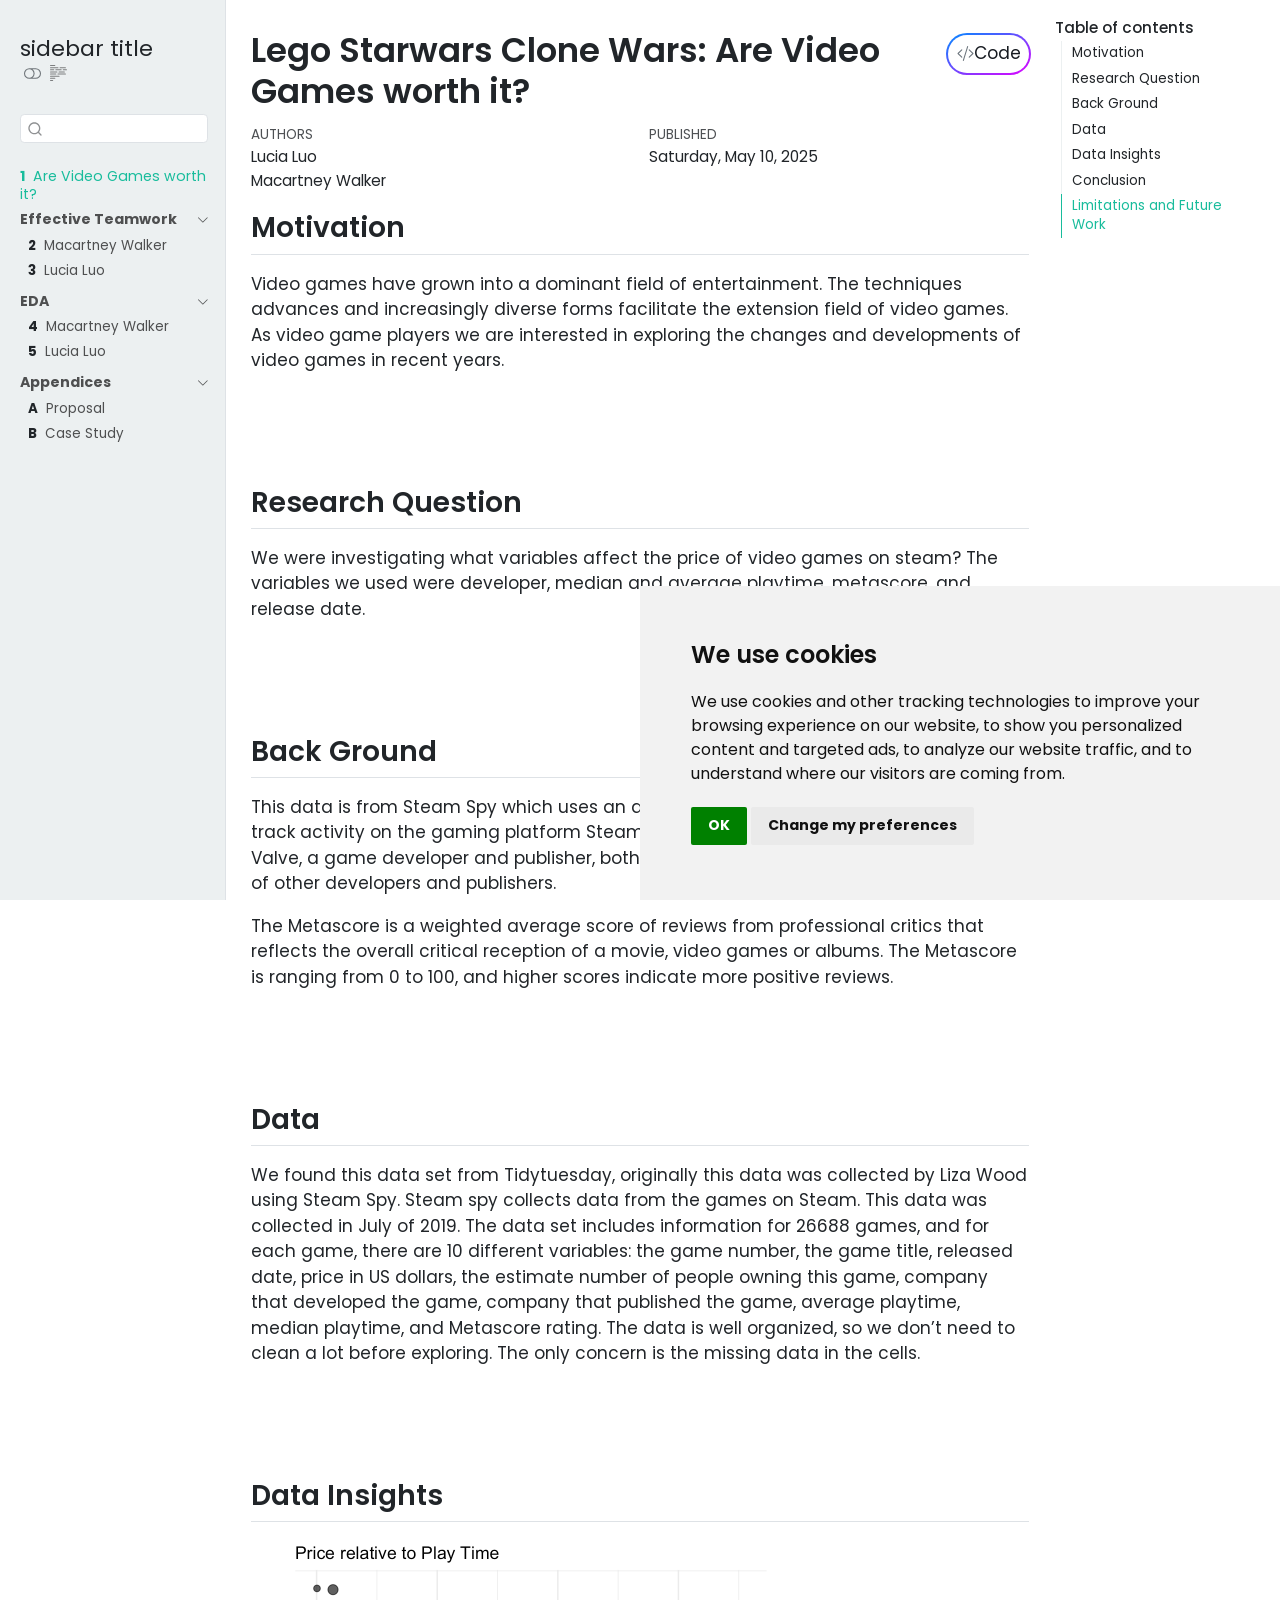
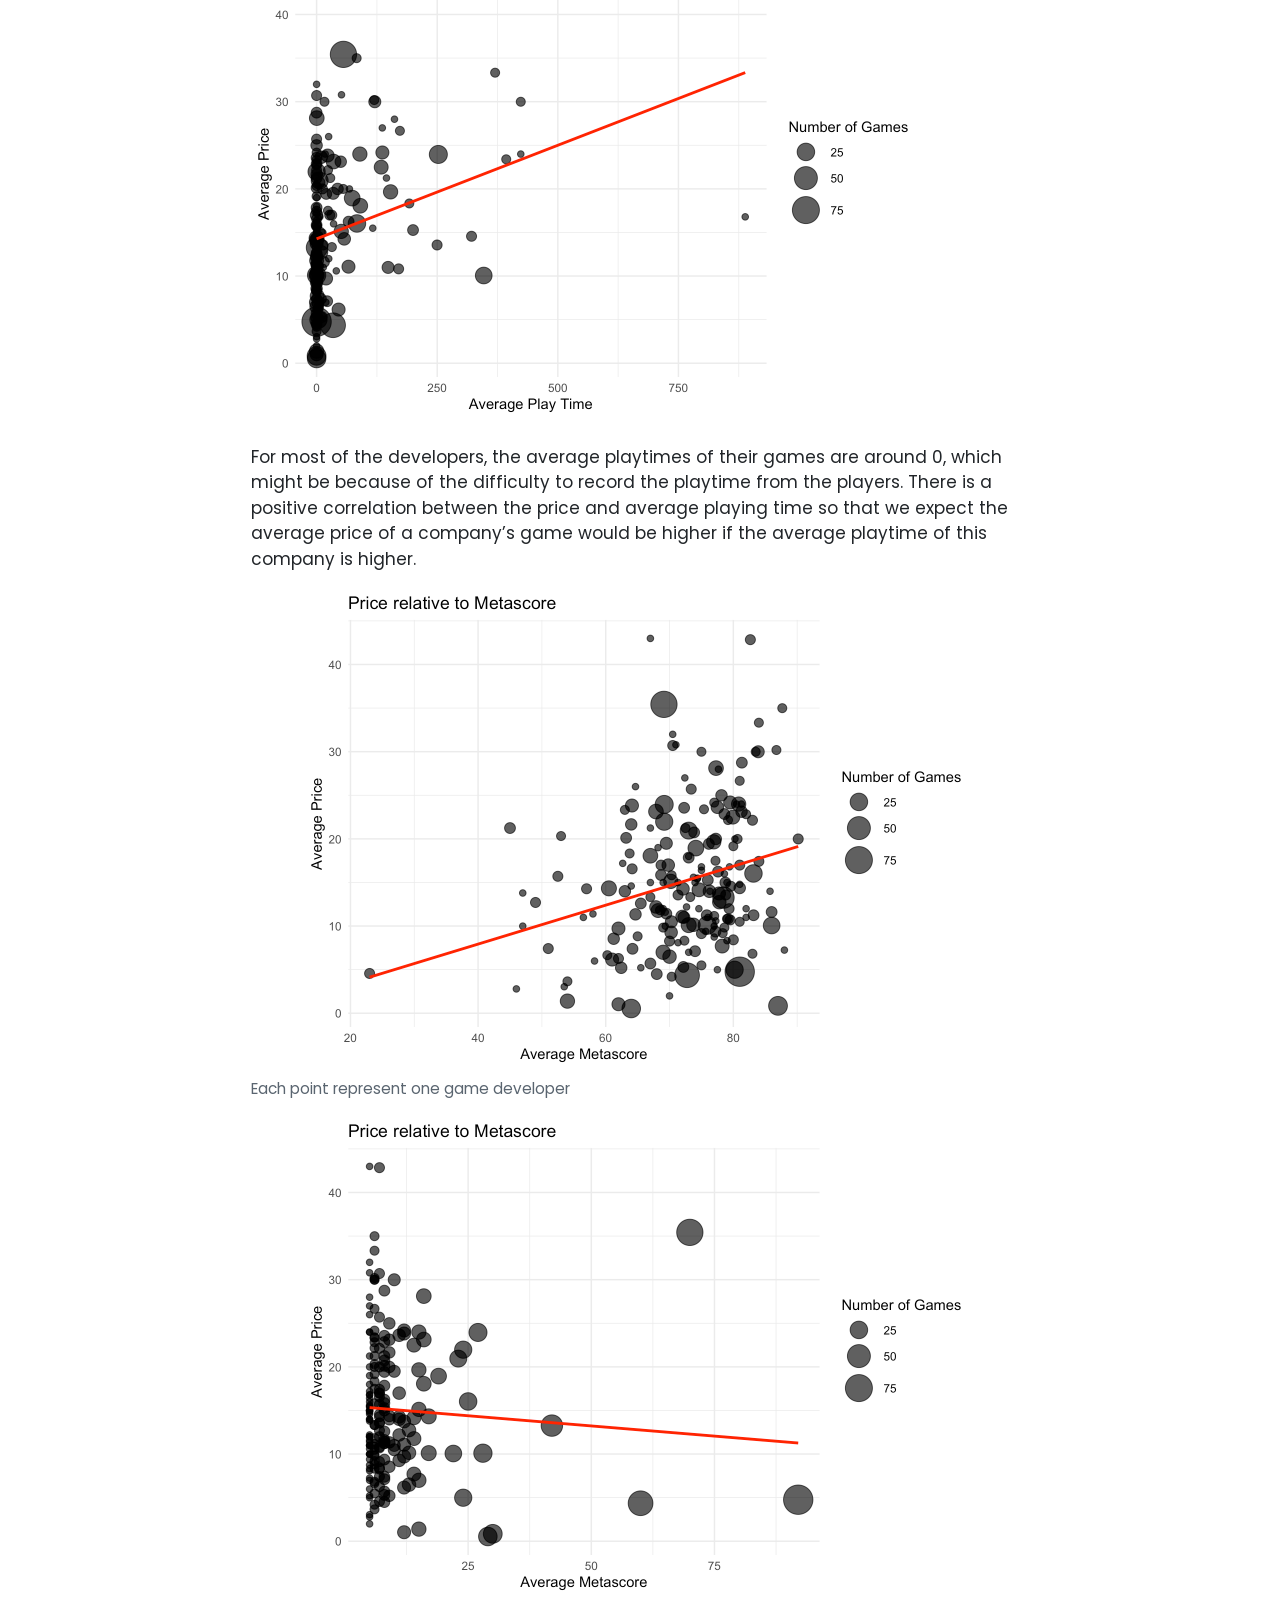
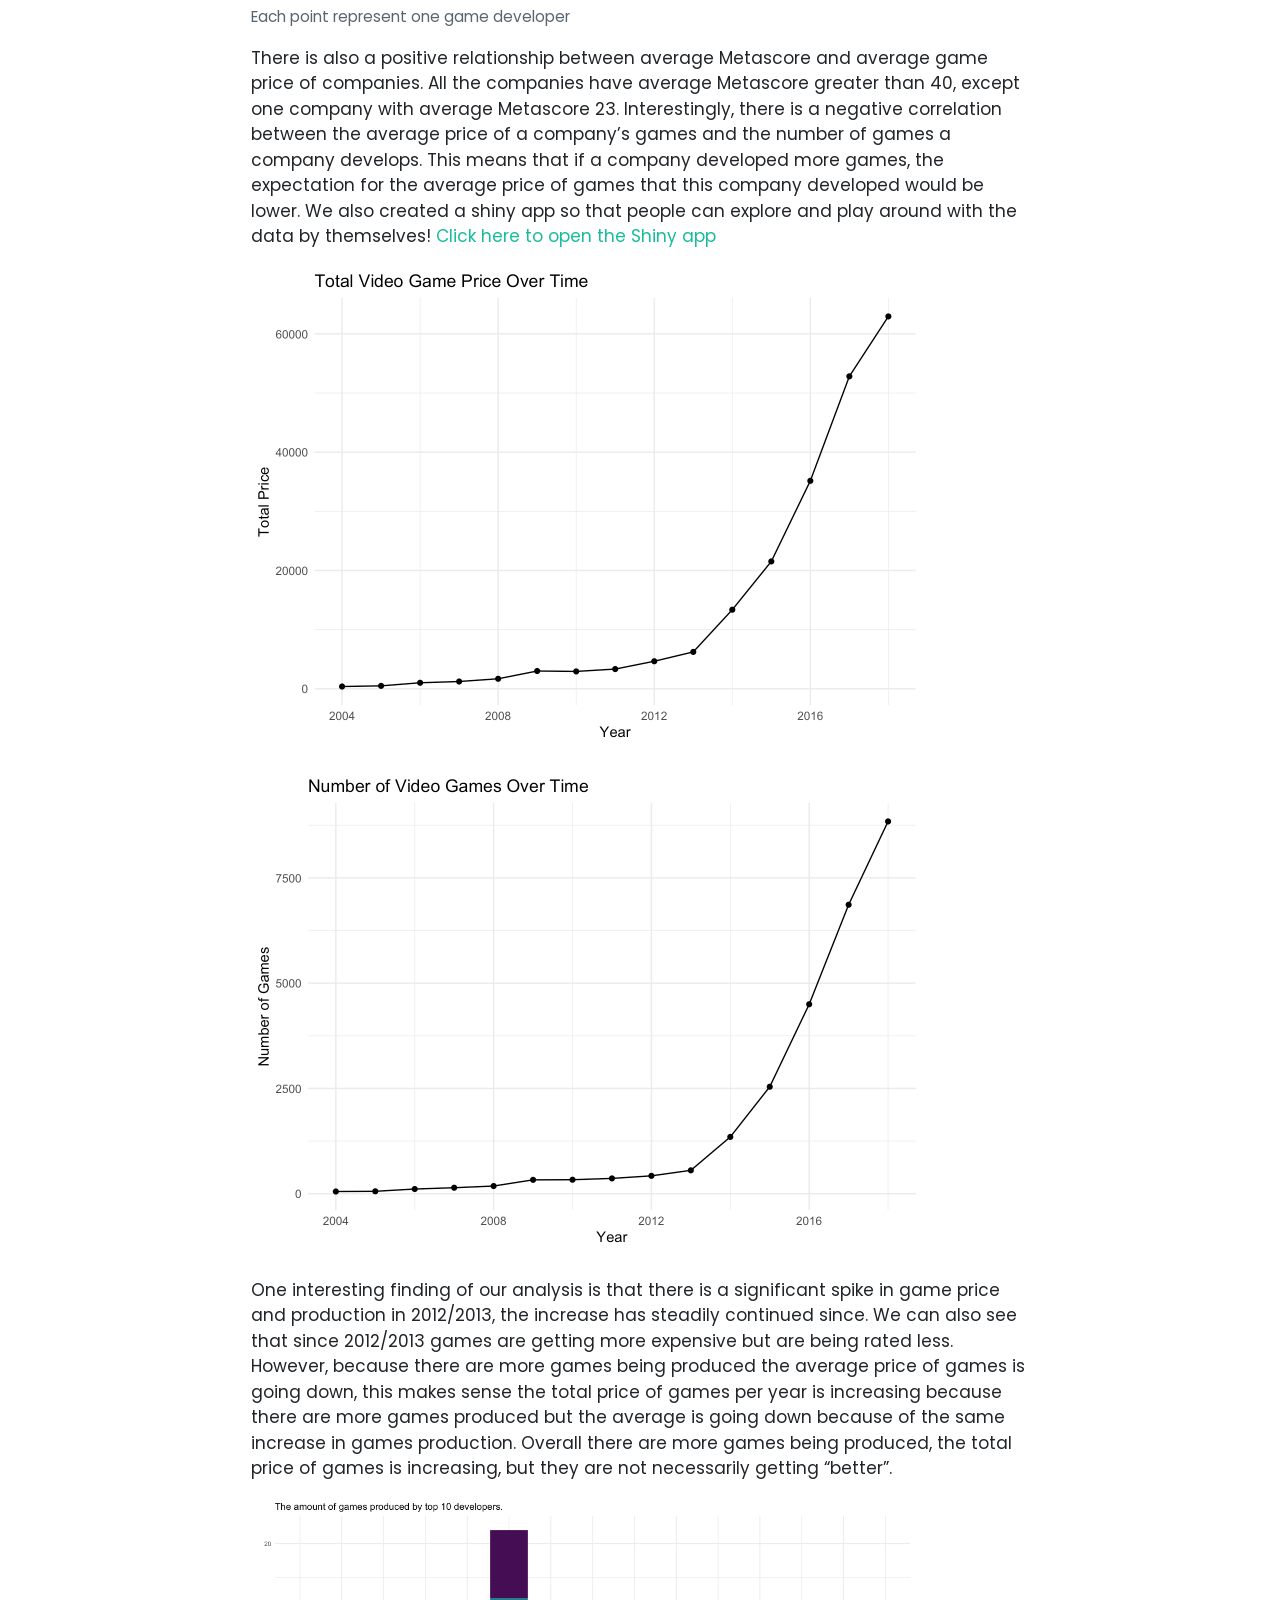
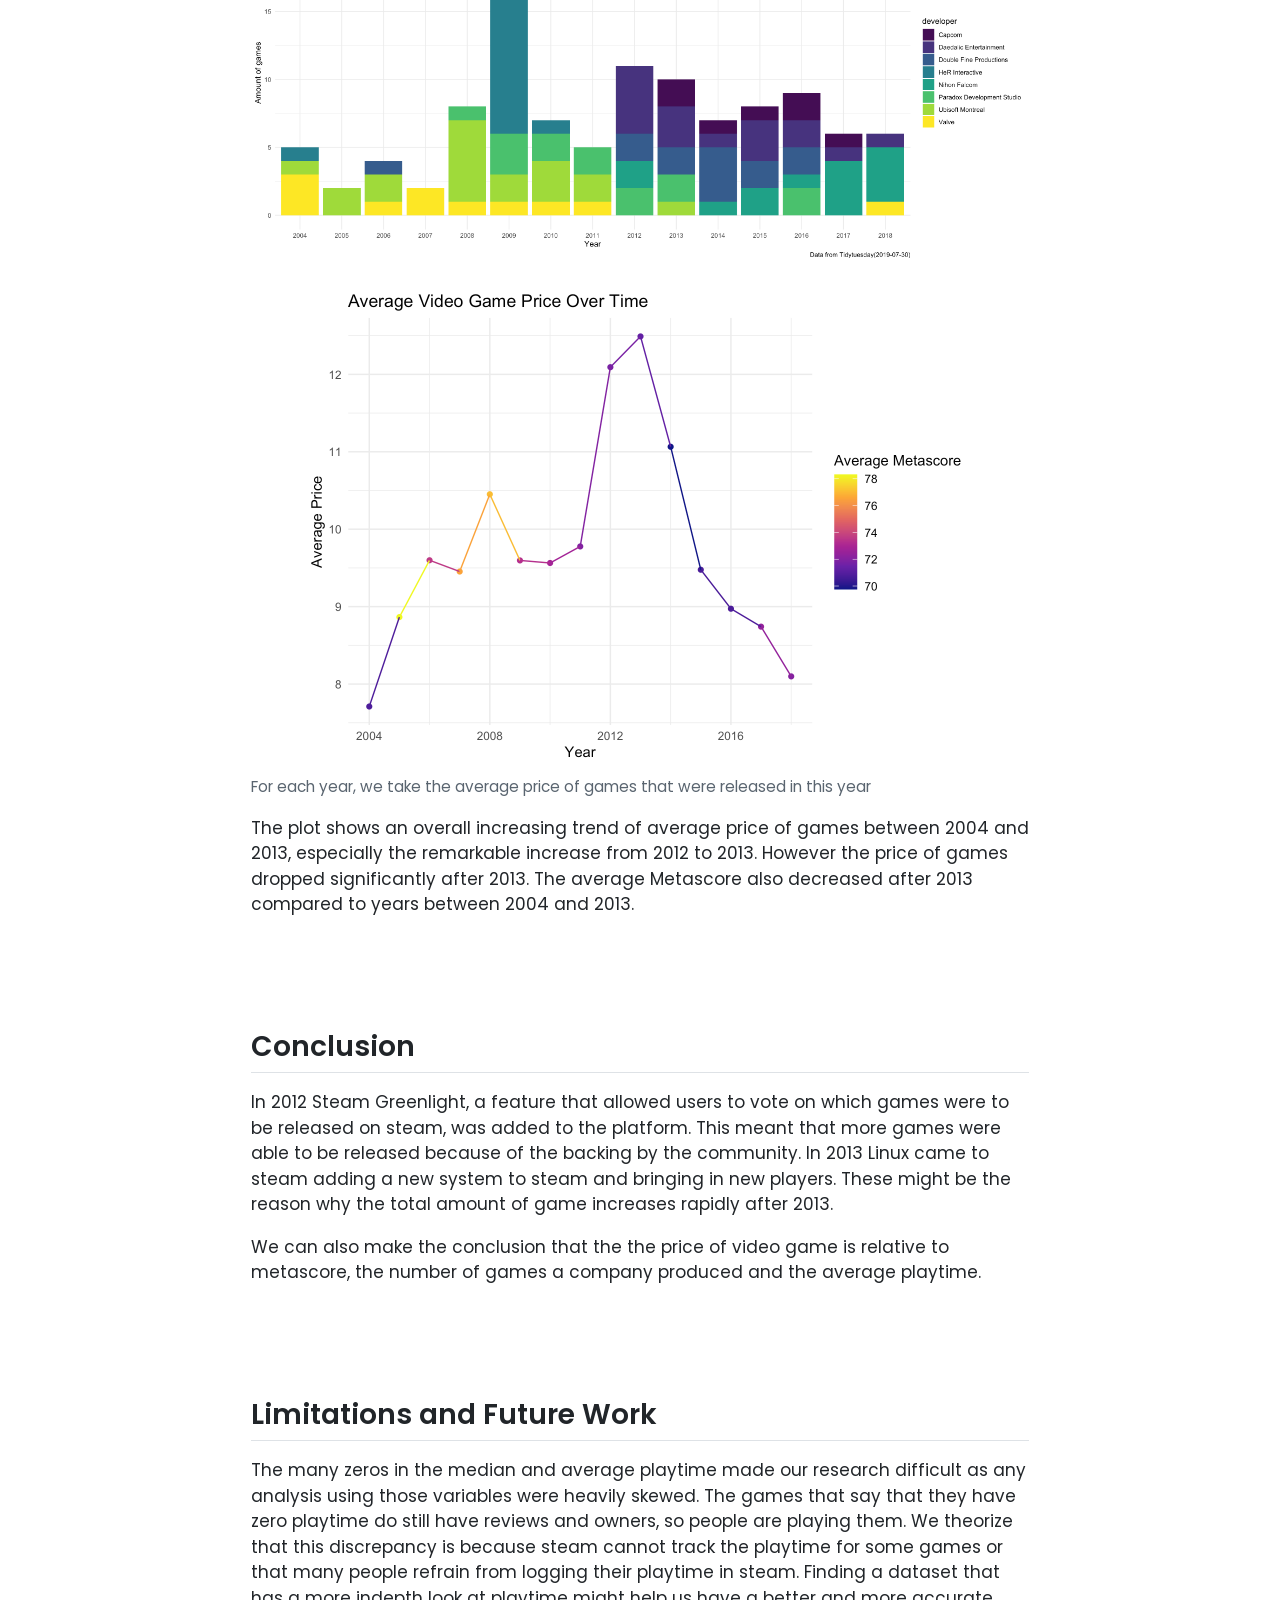
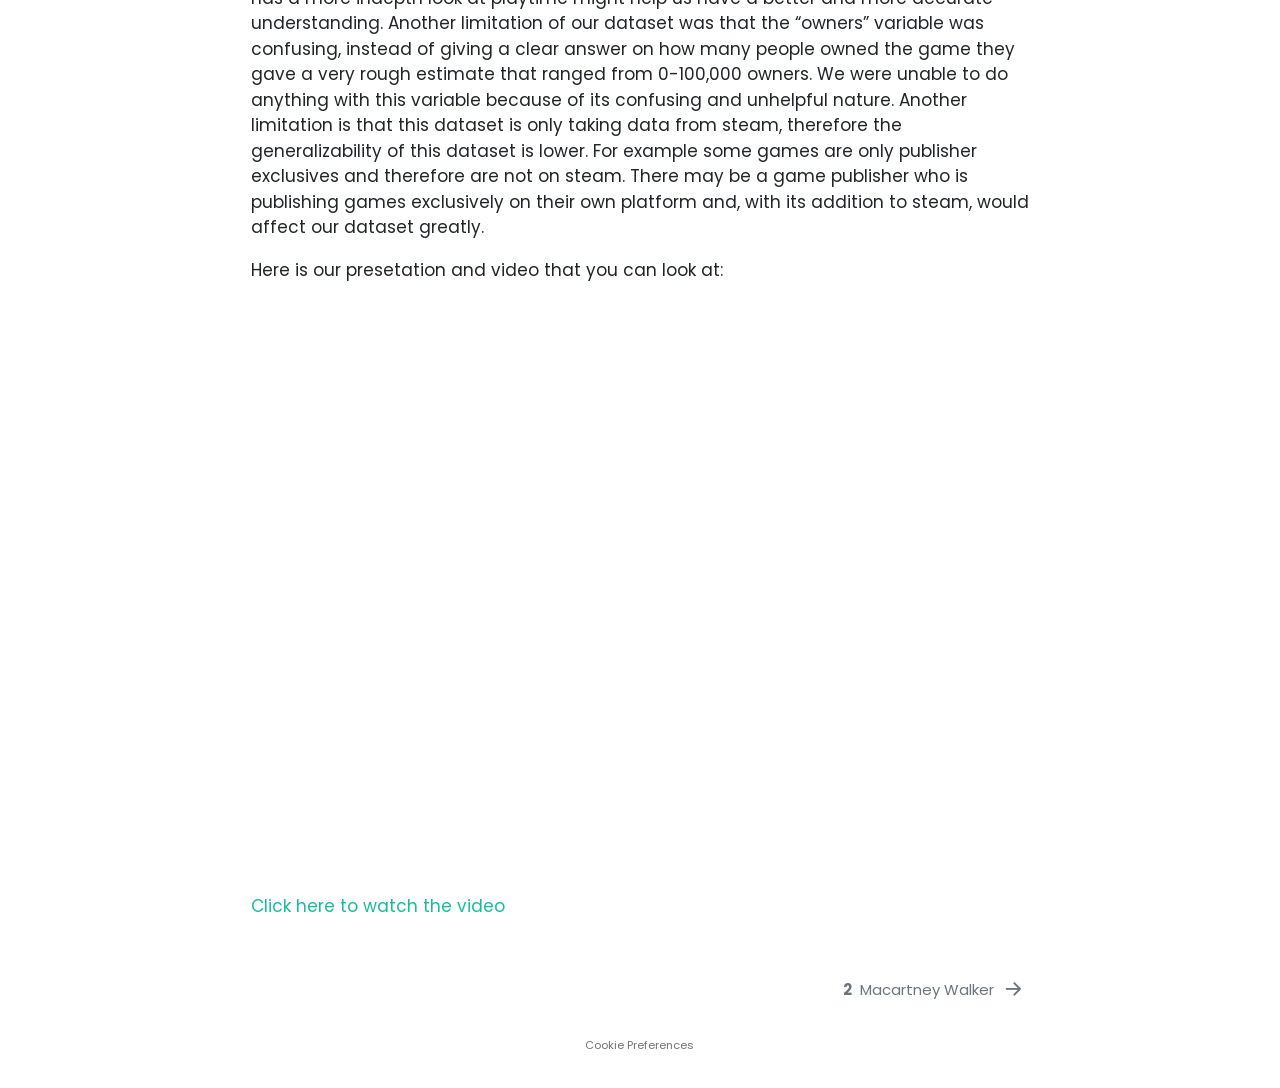
==== commit 06b14736: "Built site for gh-pages" ====
--- a/index.html
+++ b/index.html
@@ -172,7 +172,7 @@
 <li class="sidebar-item">
   <div class="sidebar-item-container"> 
   <a href="./src/et/macartney-w.html" class="sidebar-item-text sidebar-link">
- <span class="menu-text"><span class="chapter-number">2</span>&nbsp; <span class="chapter-title">Macartney W</span></span></a>
+ <span class="menu-text"><span class="chapter-number">2</span>&nbsp; <span class="chapter-title">Macartney Walker</span></span></a>
   </div>
 </li>
           <li class="sidebar-item">
@@ -195,7 +195,7 @@
 <li class="sidebar-item">
   <div class="sidebar-item-container"> 
   <a href="./src/EDA/macartney-w.html" class="sidebar-item-text sidebar-link">
- <span class="menu-text"><span class="chapter-number">4</span>&nbsp; <span class="chapter-title">macartney-w</span></span></a>
+ <span class="menu-text"><span class="chapter-number">4</span>&nbsp; <span class="chapter-title">Macartney Walker</span></span></a>
   </div>
 </li>
           <li class="sidebar-item">
@@ -978,8 +978,8 @@
 </script><nav class="page-navigation column-body"><div class="nav-page nav-page-previous">
   </div>
   <div class="nav-page nav-page-next">
-      <a href="./src/et/macartney-w.html" class="pagination-link" aria-label="Macartney W">
-        <span class="nav-page-text"><span class="chapter-number">2</span>&nbsp; <span class="chapter-title">Macartney W</span></span> <i class="bi bi-arrow-right-short"></i>
+      <a href="./src/et/macartney-w.html" class="pagination-link" aria-label="Macartney Walker">
+        <span class="nav-page-text"><span class="chapter-number">2</span>&nbsp; <span class="chapter-title">Macartney Walker</span></span> <i class="bi bi-arrow-right-short"></i>
       </a>
   </div>
 </nav><div class="modal fade" id="quarto-embedded-source-code-modal" tabindex="-1" aria-labelledby="quarto-embedded-source-code-modal-label" aria-hidden="true"><div class="modal-dialog modal-dialog-scrollable"><div class="modal-content"><div class="modal-header"><h5 class="modal-title" id="quarto-embedded-source-code-modal-label">Source Code</h5><button class="btn-close" data-bs-dismiss="modal"></button></div><div class="modal-body"><div class="">
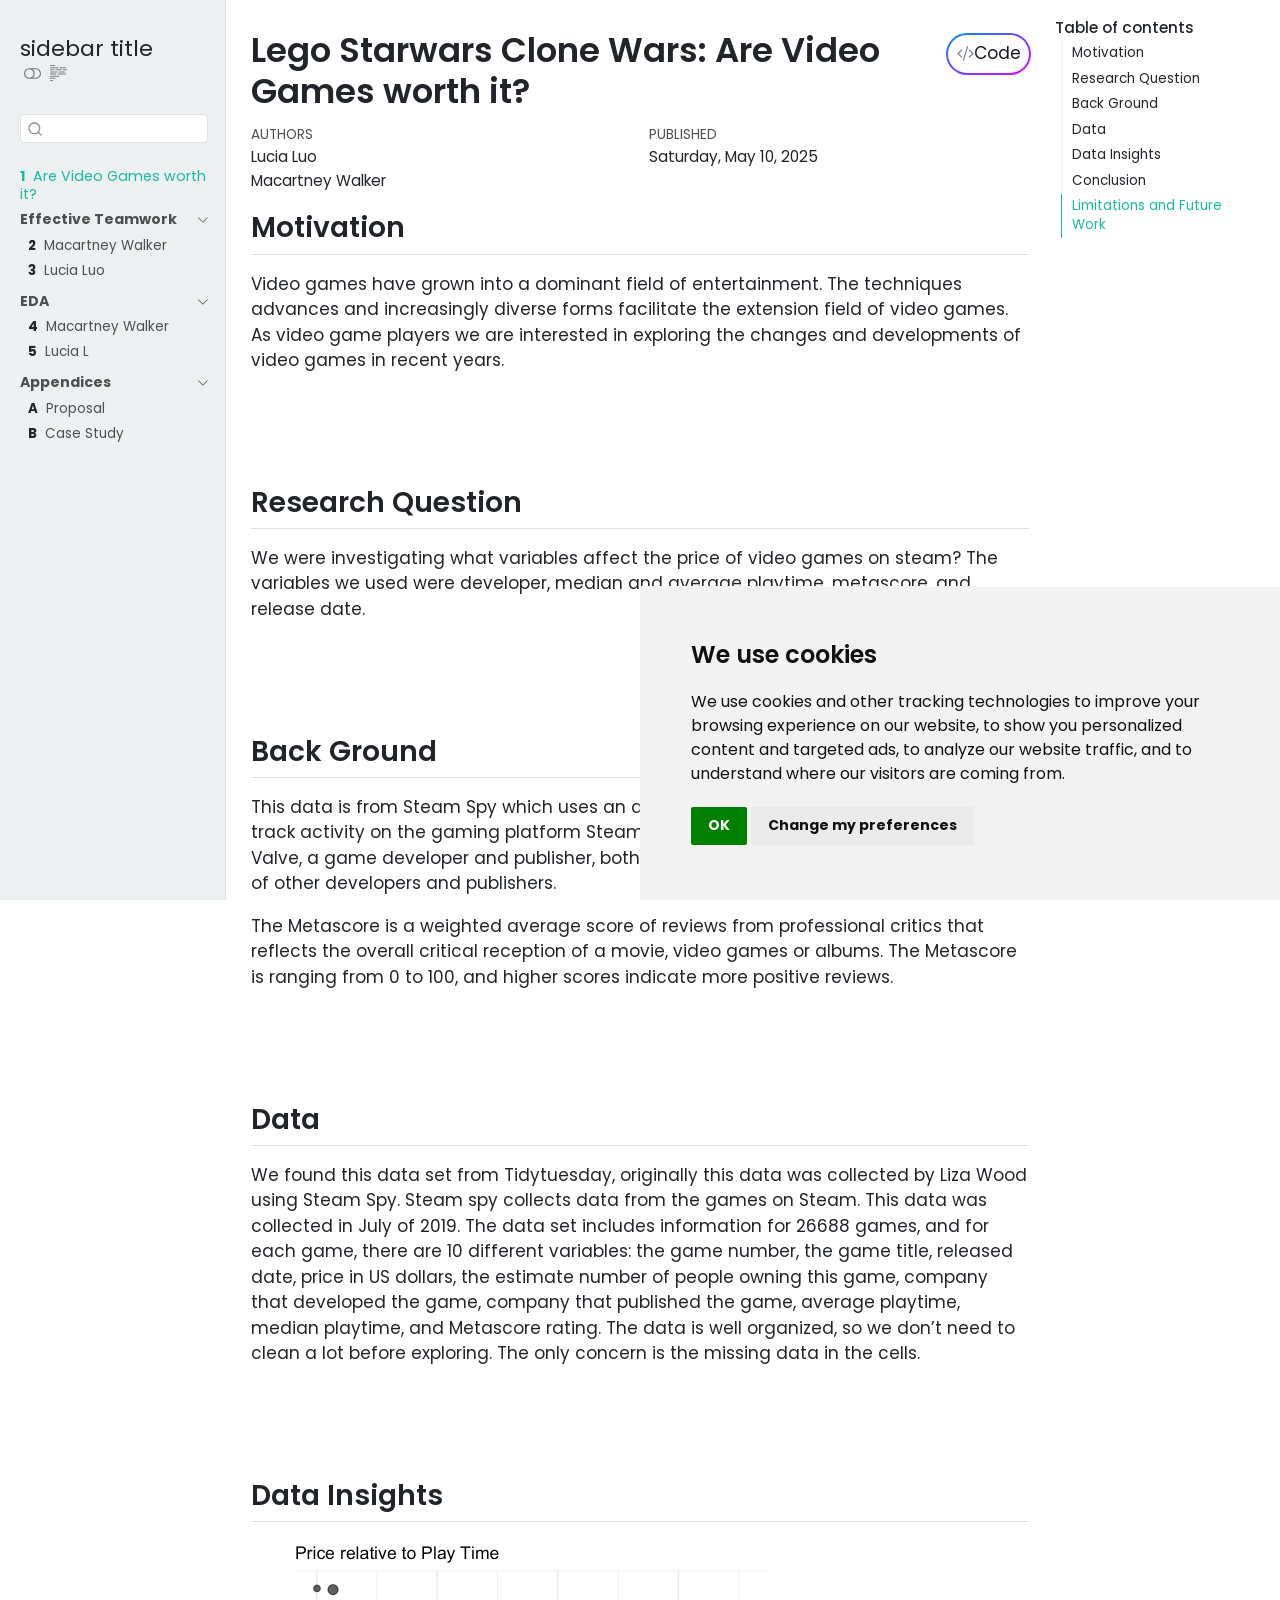
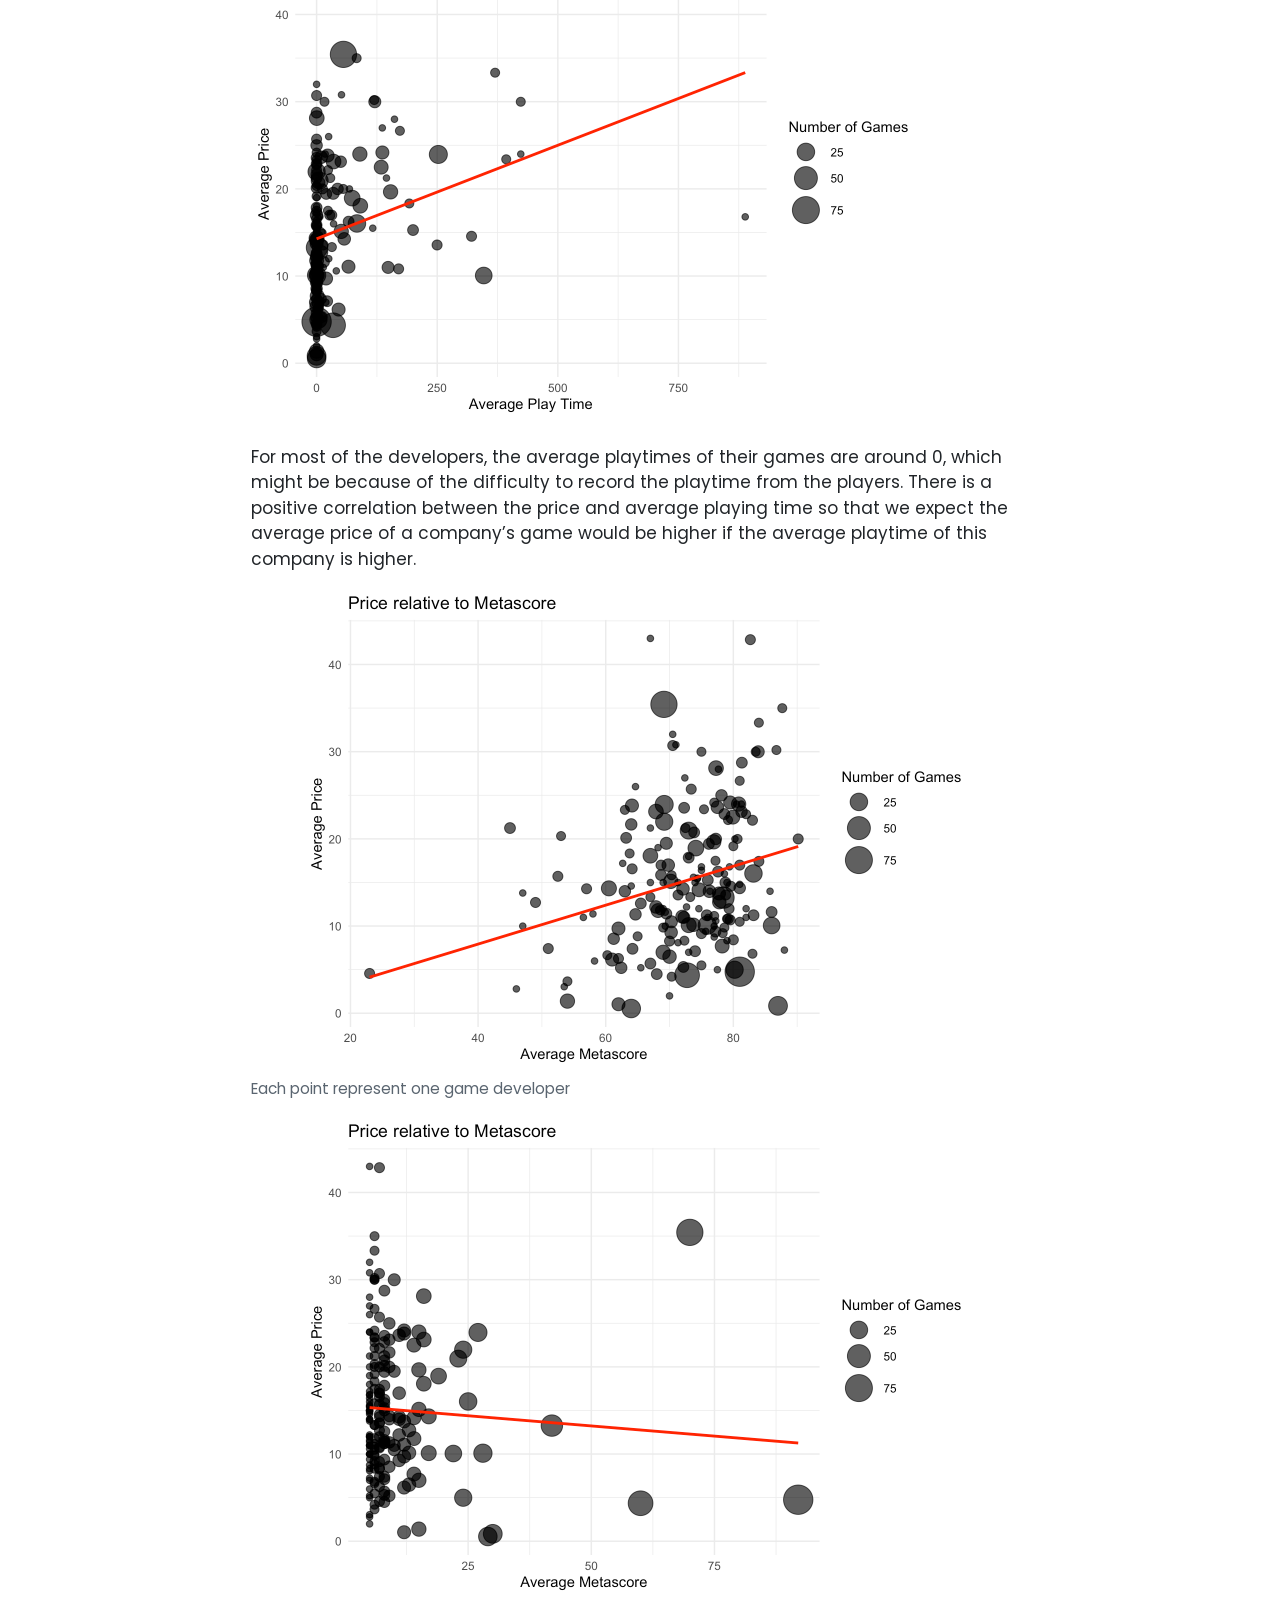
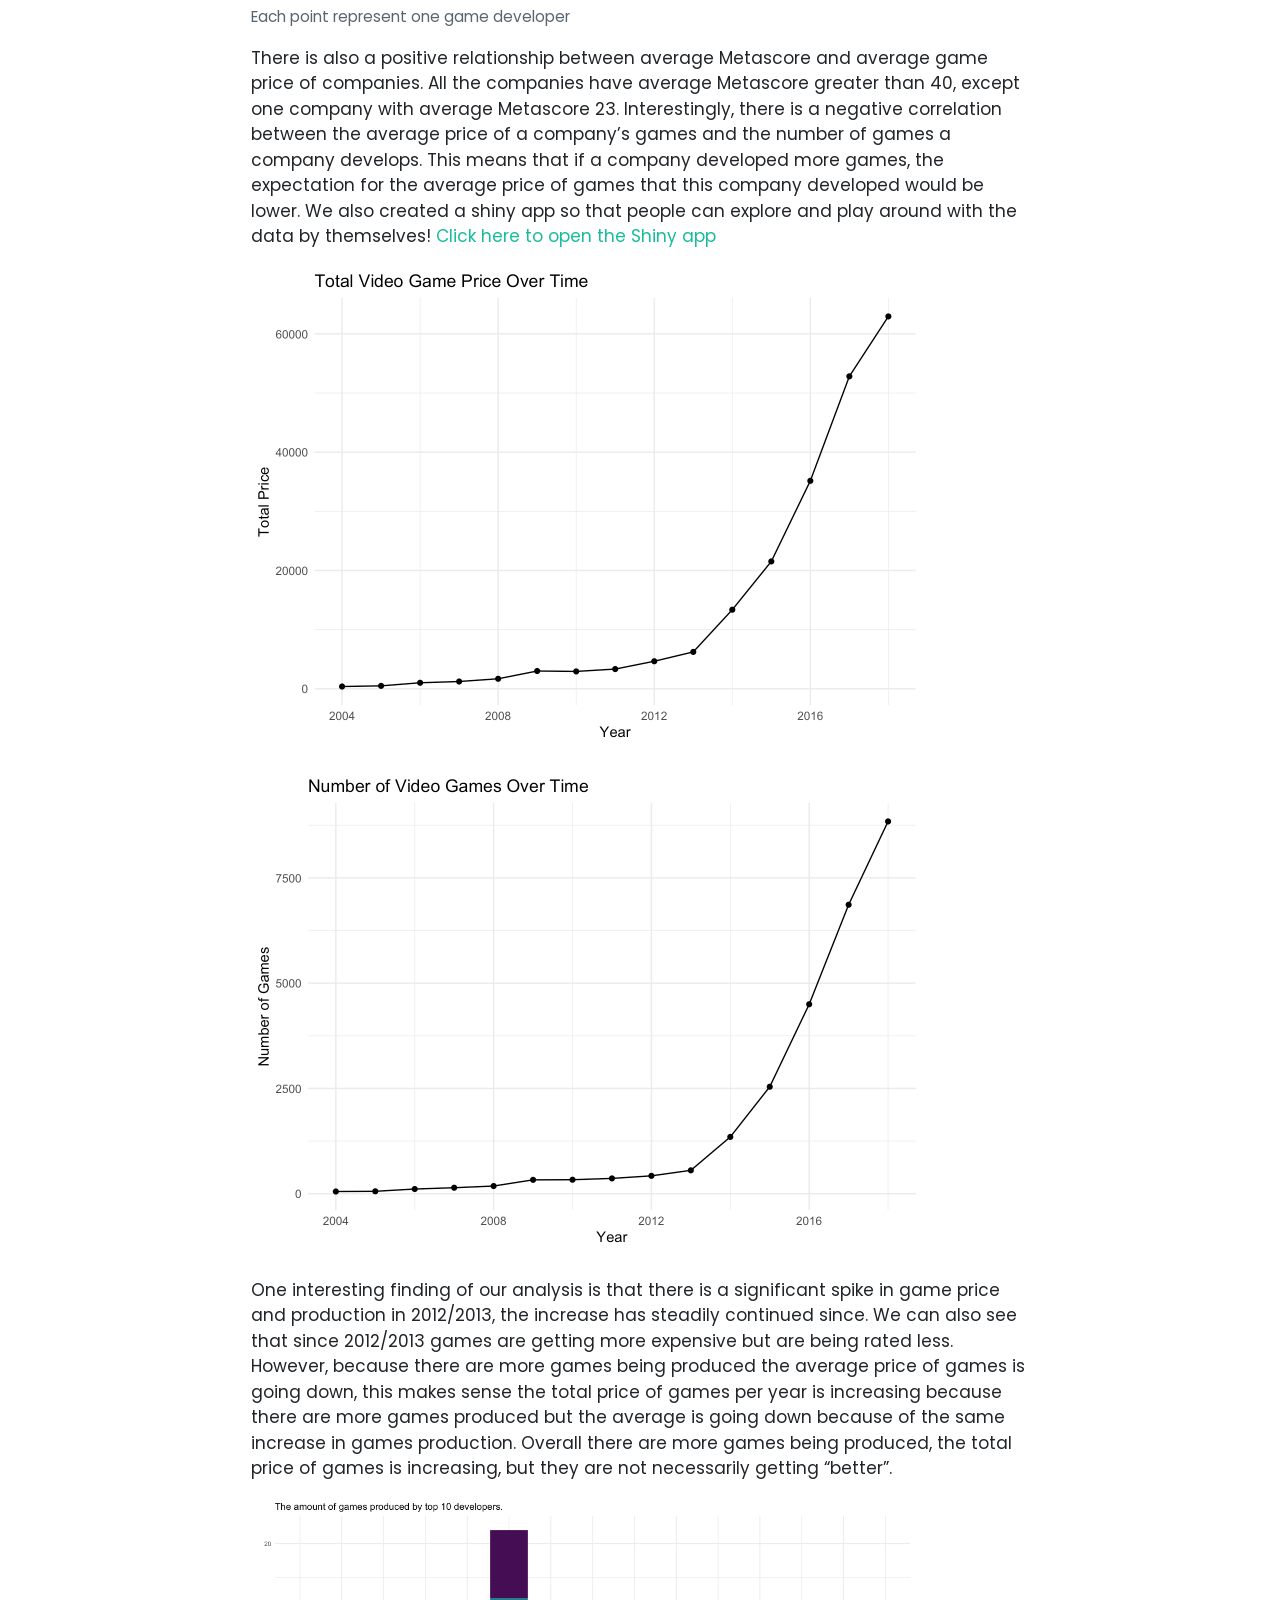
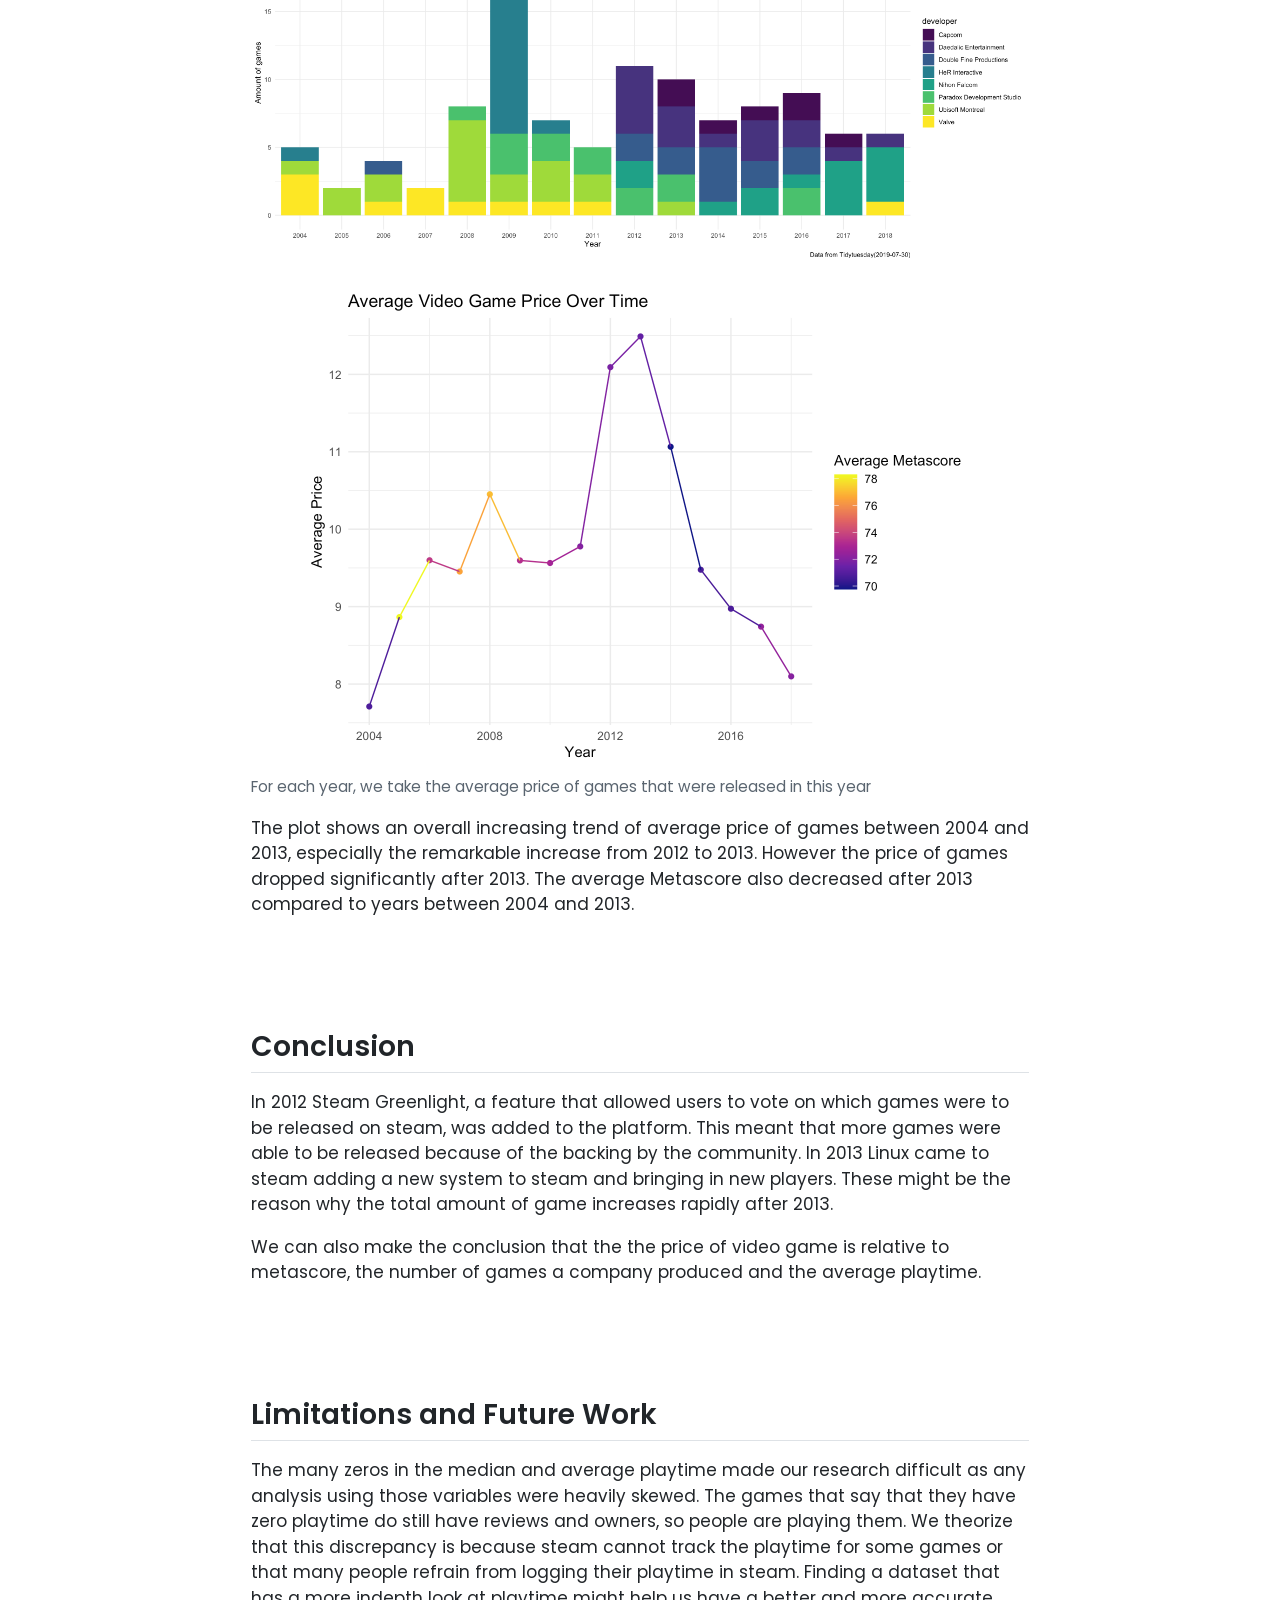
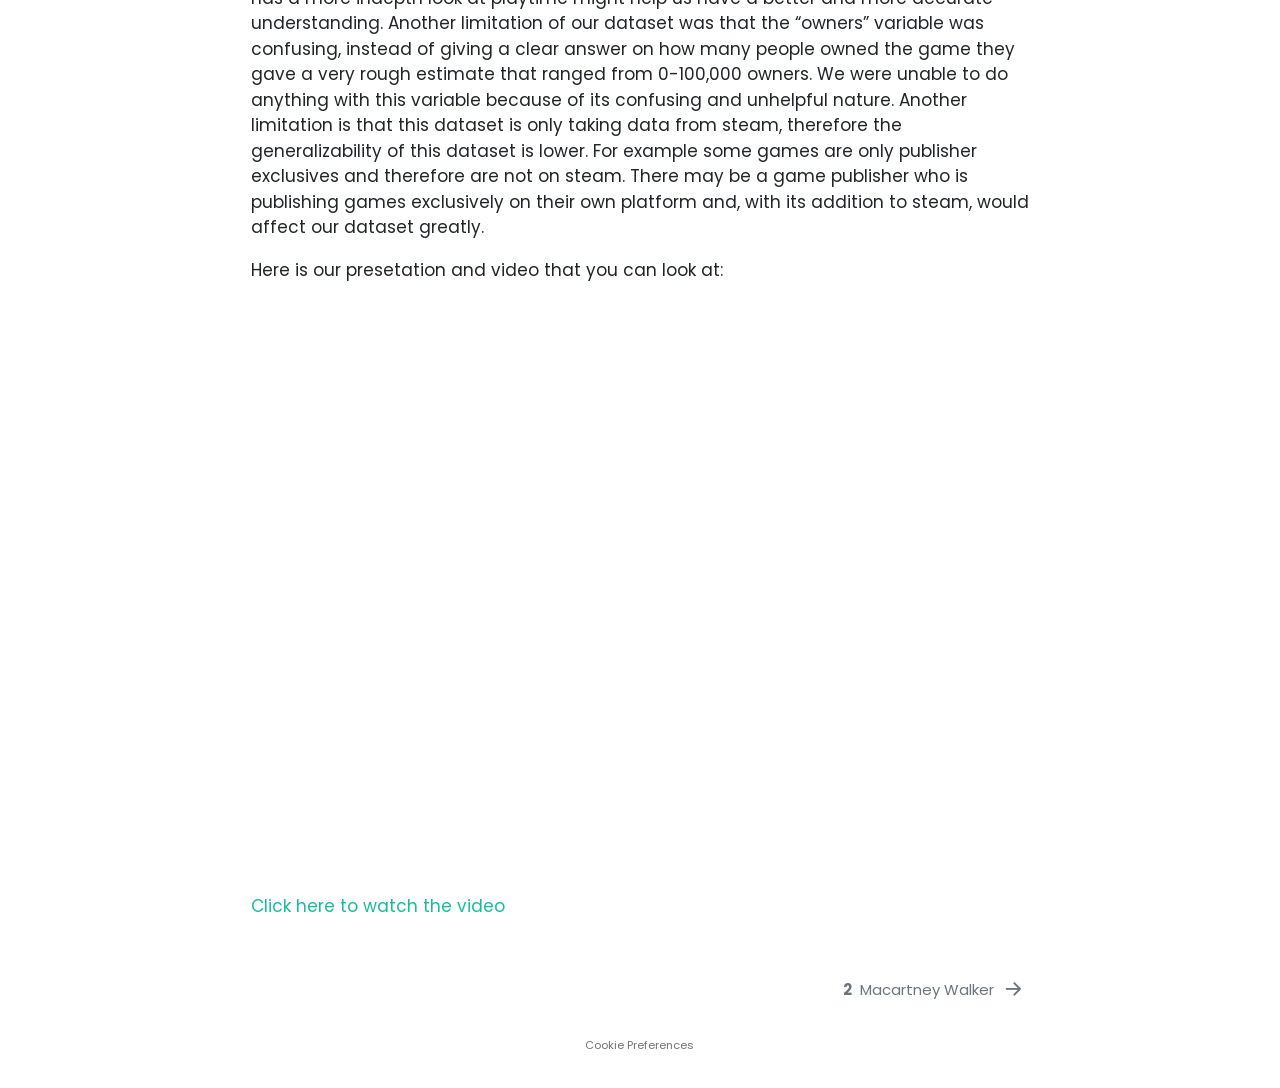
==== commit 5e0820d0: "Built site for gh-pages" ====
--- a/index.html
+++ b/index.html
@@ -201,7 +201,7 @@
           <li class="sidebar-item">
   <div class="sidebar-item-container"> 
   <a href="./src/EDA/lucia-l.html" class="sidebar-item-text sidebar-link">
- <span class="menu-text"><span class="chapter-number">5</span>&nbsp; <span class="chapter-title">Lucia Luo</span></span></a>
+ <span class="menu-text"><span class="chapter-number">5</span>&nbsp; <span class="chapter-title">Lucia L</span></span></a>
   </div>
 </li>
       </ul>
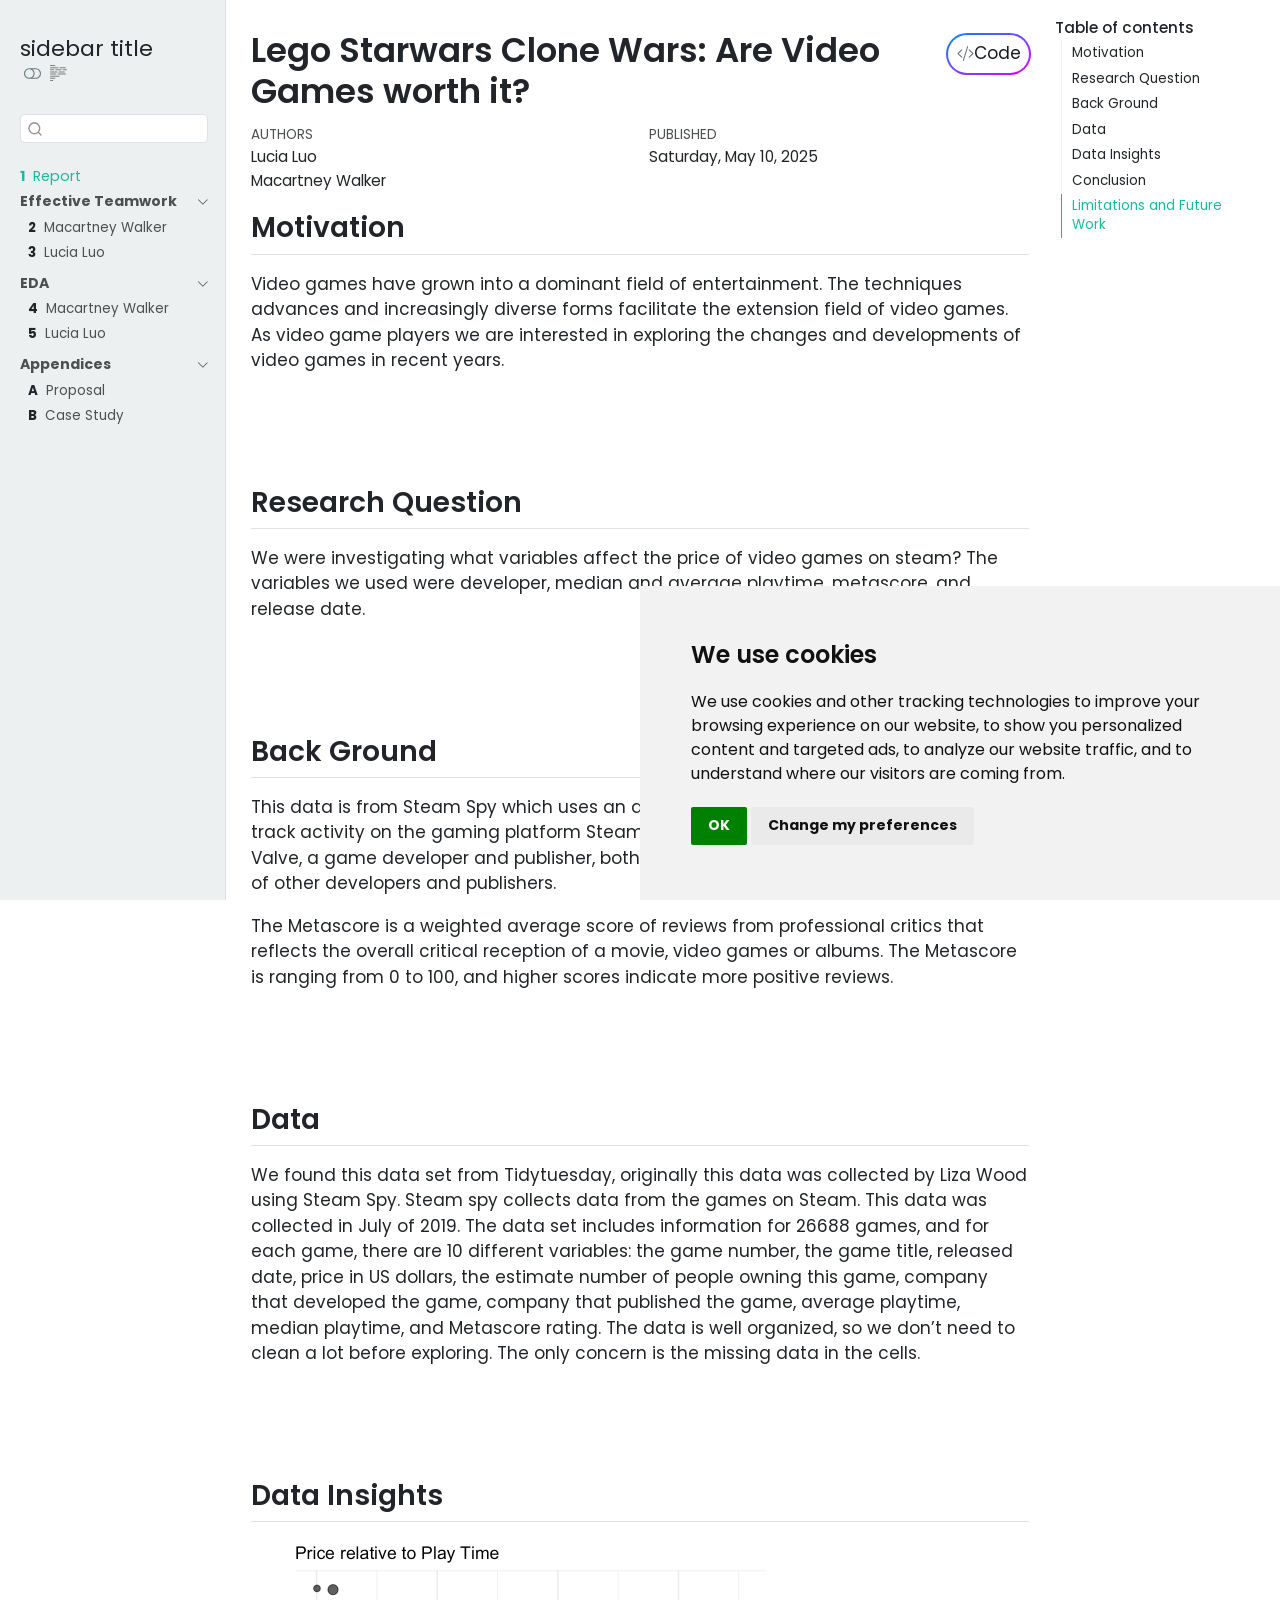
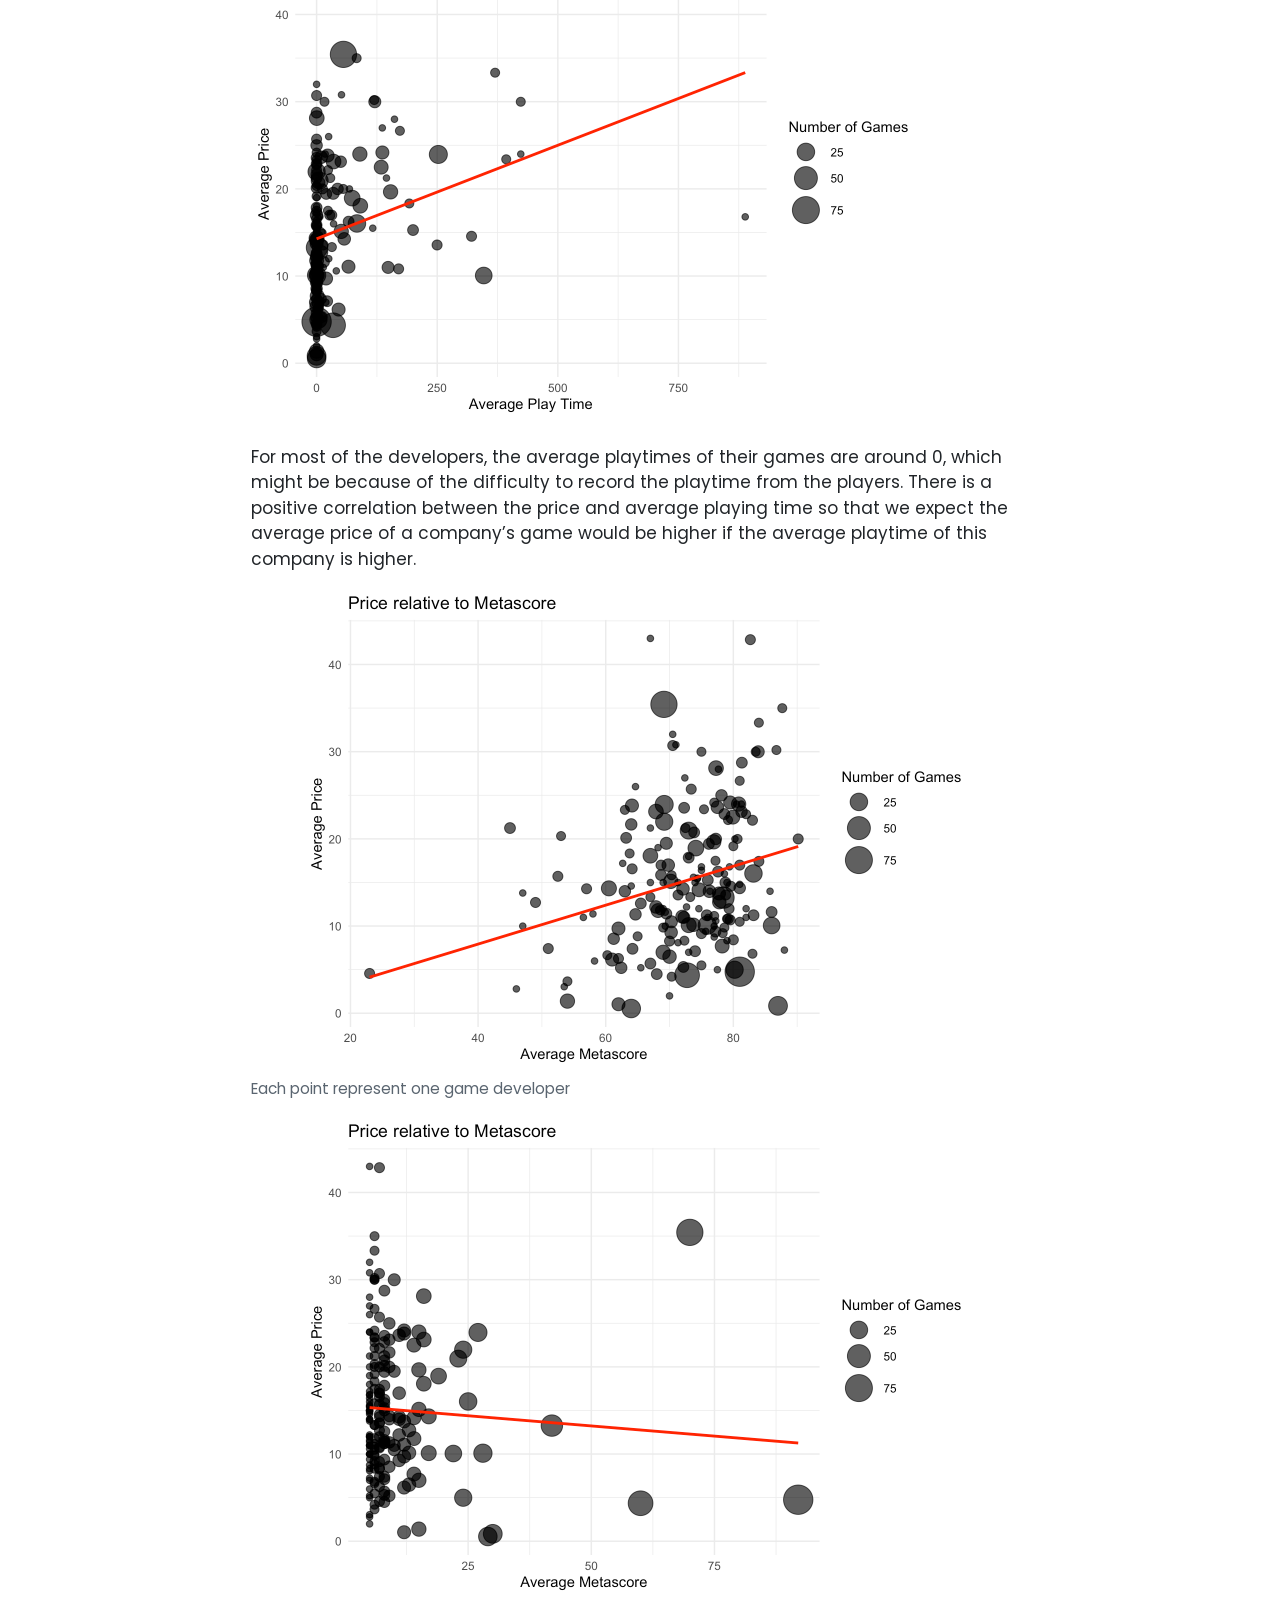
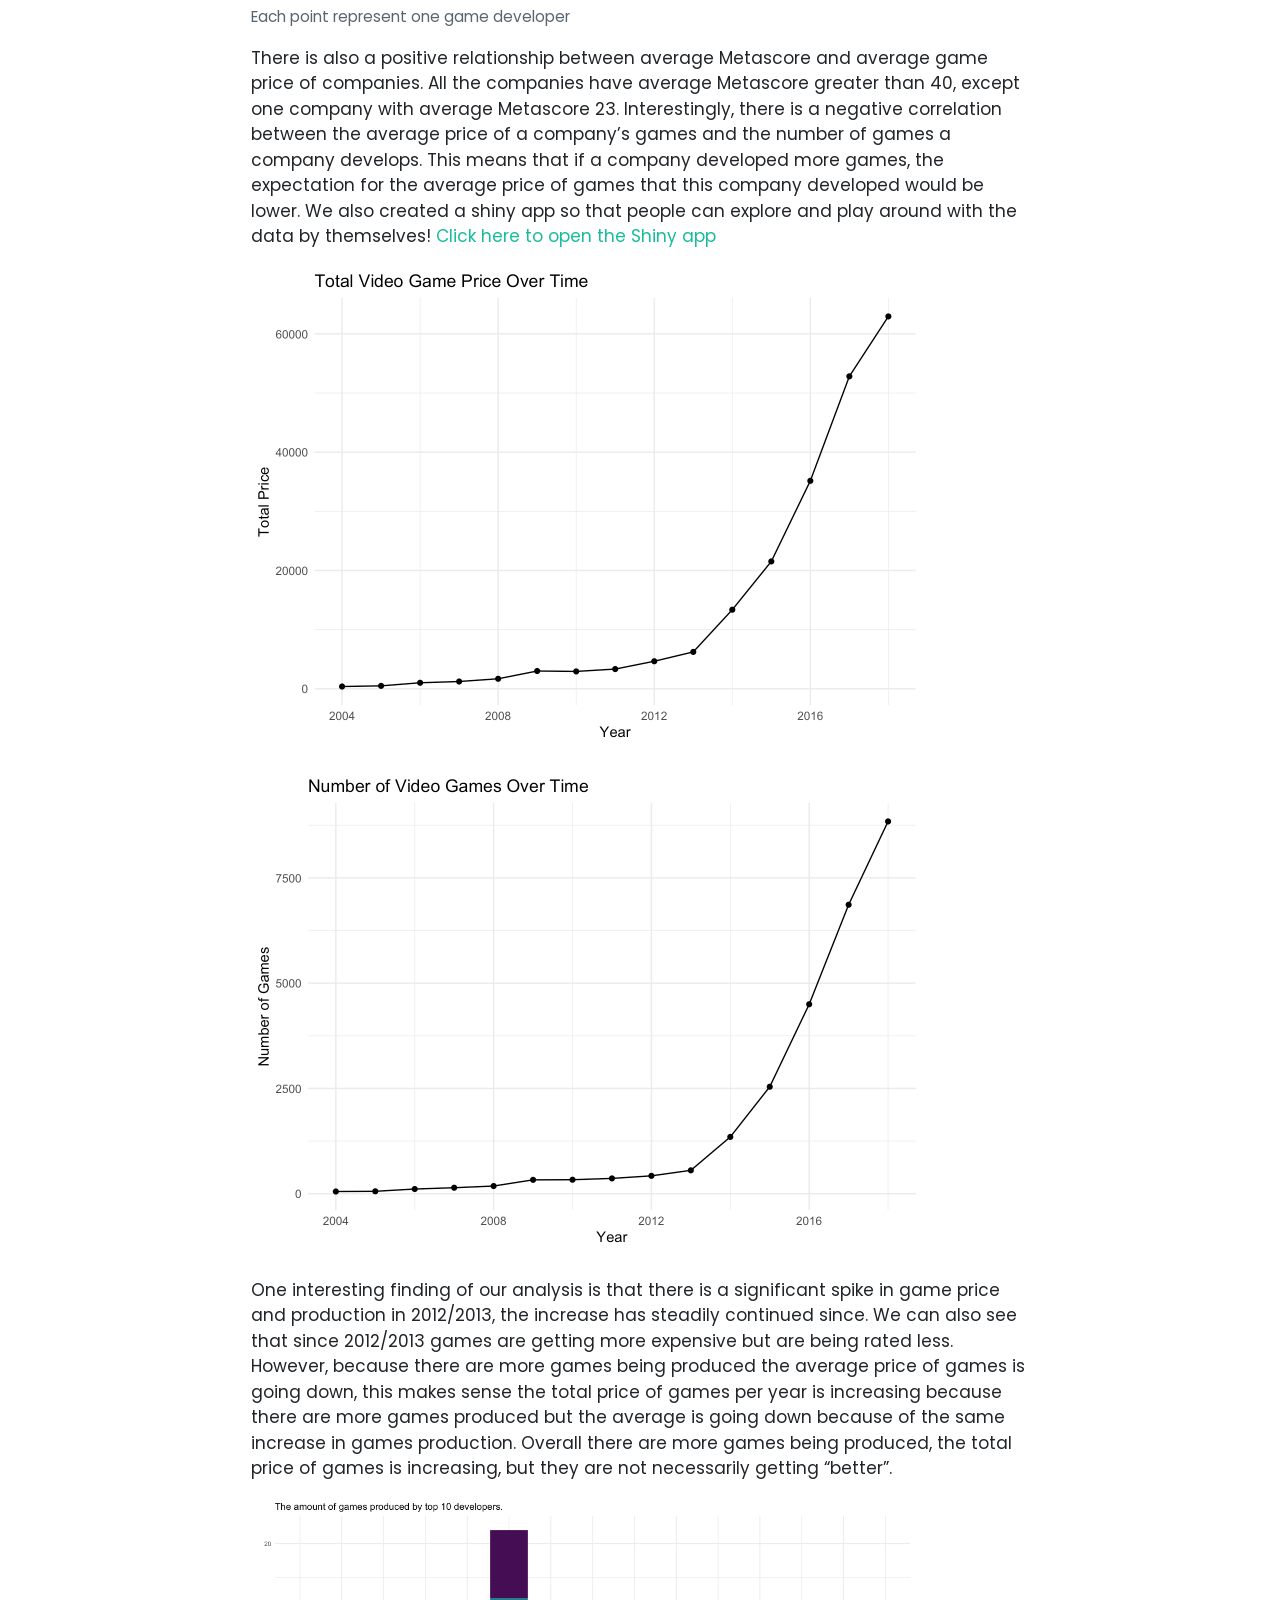
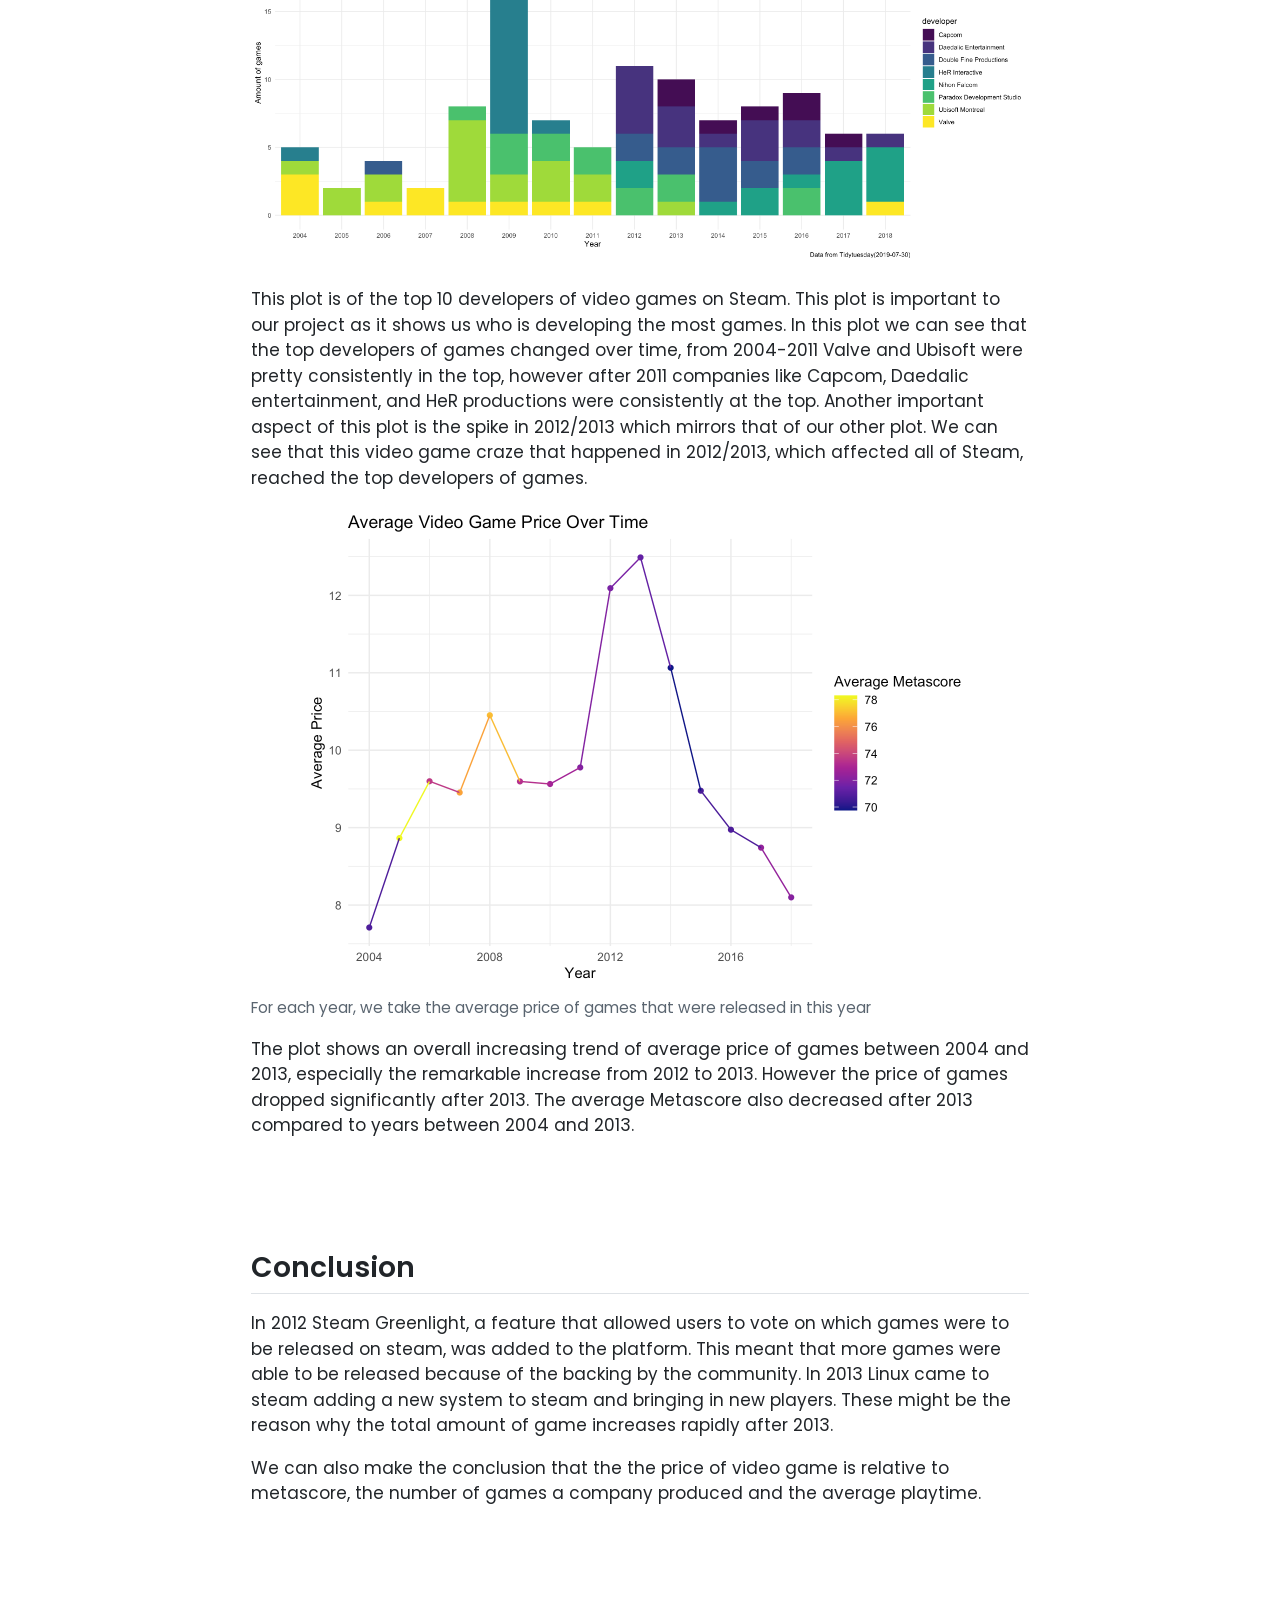
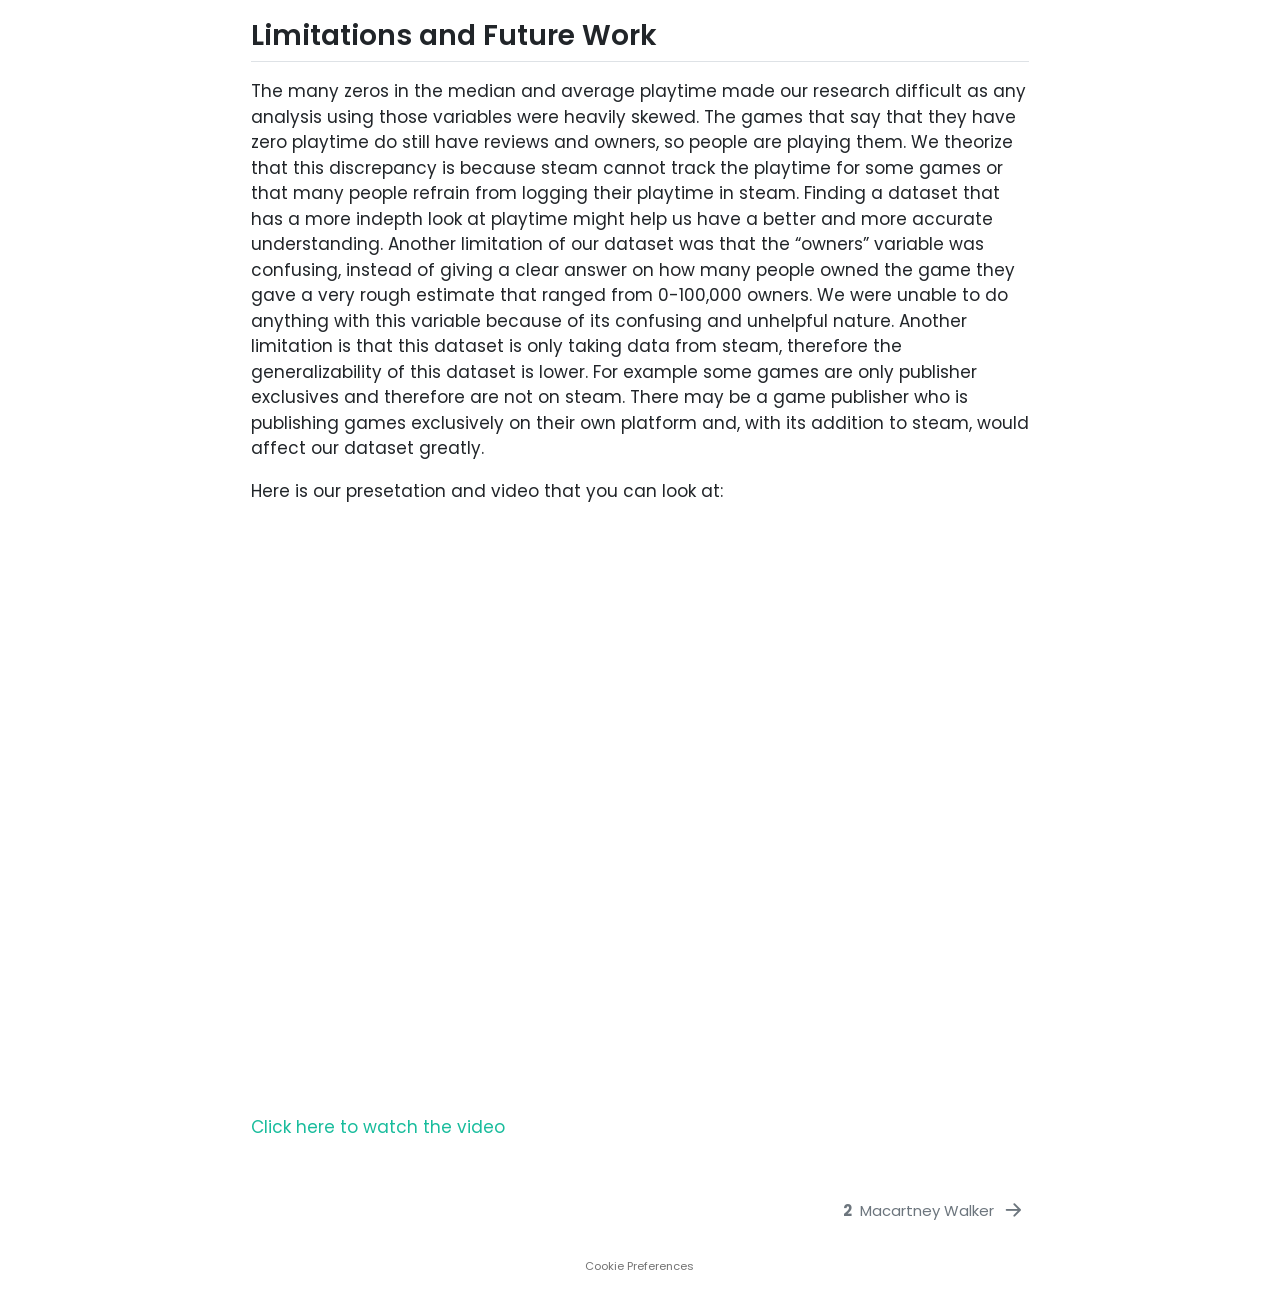
==== commit 193a9f7f: "Built site for gh-pages" ====
--- a/index.html
+++ b/index.html
@@ -125,7 +125,7 @@
       <button type="button" class="quarto-btn-toggle btn" data-bs-toggle="collapse" role="button" data-bs-target=".quarto-sidebar-collapse-item" aria-controls="quarto-sidebar" aria-expanded="false" aria-label="Toggle sidebar navigation" onclick="if (window.quartoToggleHeadroom) { window.quartoToggleHeadroom(); }">
         <i class="bi bi-layout-text-sidebar-reverse"></i>
       </button>
-        <nav class="quarto-page-breadcrumbs" aria-label="breadcrumb"><ol class="breadcrumb"><li class="breadcrumb-item"><a href="./index.html"><span class="chapter-number">1</span>&nbsp; <span class="chapter-title">Are Video Games worth it?</span></a></li></ol></nav>
+        <nav class="quarto-page-breadcrumbs" aria-label="breadcrumb"><ol class="breadcrumb"><li class="breadcrumb-item"><a href="./index.html"><span class="chapter-number">1</span>&nbsp; <span class="chapter-title">Report</span></a></li></ol></nav>
         <a class="flex-grow-1" role="navigation" data-bs-toggle="collapse" data-bs-target=".quarto-sidebar-collapse-item" aria-controls="quarto-sidebar" aria-expanded="false" aria-label="Toggle sidebar navigation" onclick="if (window.quartoToggleHeadroom) { window.quartoToggleHeadroom(); }">      
         </a>
       <button type="button" class="btn quarto-search-button" aria-label="Search" onclick="window.quartoOpenSearch();">
@@ -157,7 +157,7 @@
 <li class="sidebar-item">
   <div class="sidebar-item-container"> 
   <a href="./index.html" class="sidebar-item-text sidebar-link active">
- <span class="menu-text"><span class="chapter-number">1</span>&nbsp; <span class="chapter-title">Are Video Games worth it?</span></span></a>
+ <span class="menu-text"><span class="chapter-number">1</span>&nbsp; <span class="chapter-title">Report</span></span></a>
   </div>
 </li>
         <li class="sidebar-item sidebar-item-section">
@@ -201,7 +201,7 @@
           <li class="sidebar-item">
   <div class="sidebar-item-container"> 
   <a href="./src/EDA/lucia-l.html" class="sidebar-item-text sidebar-link">
- <span class="menu-text"><span class="chapter-number">5</span>&nbsp; <span class="chapter-title">Lucia L</span></span></a>
+ <span class="menu-text"><span class="chapter-number">5</span>&nbsp; <span class="chapter-title">Lucia Luo</span></span></a>
   </div>
 </li>
       </ul>
@@ -334,6 +334,7 @@
 </div>
 </div>
 </div>
+<p>This plot is of the top 10 developers of video games on Steam. This plot is important to our project as it shows us who is developing the most games. In this plot we can see that the top developers of games changed over time, from 2004-2011 Valve and Ubisoft were pretty consistently in the top, however after 2011 companies like Capcom, Daedalic entertainment, and HeR productions were consistently at the top. Another important aspect of this plot is the spike in 2012/2013 which mirrors that of our other plot. We can see that this video game craze that happened in 2012/2013, which affected all of Steam, reached the top developers of games.</p>
 <div class="cell">
 <div class="cell-output-display">
 <div class="quarto-figure quarto-figure-center">
@@ -984,7 +985,7 @@
   </div>
 </nav><div class="modal fade" id="quarto-embedded-source-code-modal" tabindex="-1" aria-labelledby="quarto-embedded-source-code-modal-label" aria-hidden="true"><div class="modal-dialog modal-dialog-scrollable"><div class="modal-content"><div class="modal-header"><h5 class="modal-title" id="quarto-embedded-source-code-modal-label">Source Code</h5><button class="btn-close" data-bs-dismiss="modal"></button></div><div class="modal-body"><div class="">
 <div class="sourceCode" id="cb1" data-shortcodes="false"><pre class="sourceCode numberSource markdown number-lines code-with-copy"><code class="sourceCode markdown"><span id="cb1-1"><a href="#cb1-1"></a><span class="co">---</span></span>
-<span id="cb1-2"><a href="#cb1-2"></a><span class="an">title:</span><span class="co"> "Are Video Games worth it?"</span></span>
+<span id="cb1-2"><a href="#cb1-2"></a><span class="an">title:</span><span class="co"> "Report"</span></span>
 <span id="cb1-3"><a href="#cb1-3"></a><span class="an">execute:</span><span class="co"> </span></span>
 <span id="cb1-4"><a href="#cb1-4"></a><span class="co">  echo: false      # change to true to show the code</span></span>
 <span id="cb1-5"><a href="#cb1-5"></a><span class="co">  warning: false</span></span>
@@ -1144,57 +1145,58 @@
 <span id="cb1-171"><a href="#cb1-171"></a><span class="fu">ggplot</span>(video_games_3, <span class="fu">aes</span>(<span class="at">x =</span> Year, <span class="at">fill =</span> developer)) <span class="sc">+</span></span>
 <span id="cb1-172"><a href="#cb1-172"></a>  <span class="fu">geom_bar</span>() <span class="sc">+</span></span>
 <span id="cb1-173"><a href="#cb1-173"></a>  <span class="fu">scale_fill_viridis_d</span>() <span class="sc">+</span></span>
-<span id="cb1-174"><a href="#cb1-174"></a>  <span class="fu">labs</span>(<span class="at">title =</span> <span class="st">"The amount of games produced by top 10 developers."</span>, <span class="at">x =</span> <span class="st">"Year"</span>, <span class="at">y =</span> <span class="st">"Amount of games"</span>, <span class="at">color =</span> <span class="st">"Developer"</span>, <span class="at">caption =</span> <span class="st">"Data from Tidytuesday(2019-07-30)"</span>)<span class="sc">+</span></span>
+<span id="cb1-174"><a href="#cb1-174"></a>  <span class="fu">labs</span>(<span class="at">title =</span> <span class="st">"The amount of games produced by top 10 developers."</span>, <span class="at">x =</span> <span class="st">"Year"</span>, <span class="at">y =</span> <span class="st">"Amount of games"</span>, <span class="at">color =</span> <span class="st">"Developer"</span>, <span class="at">caption =</span> <span class="st">"Data from Tidytuesday(2019-07-30)"</span>) <span class="sc">+</span></span>
 <span id="cb1-175"><a href="#cb1-175"></a>  <span class="fu">theme_minimal</span>()</span>
 <span id="cb1-176"><a href="#cb1-176"></a><span class="in">```</span></span>
-<span id="cb1-177"><a href="#cb1-177"></a></span>
-<span id="cb1-180"><a href="#cb1-180"></a><span class="in">```{r}</span></span>
-<span id="cb1-181"><a href="#cb1-181"></a><span class="co">#| fig-cap: "For each year, we take the average price of games that were released in this year"</span></span>
-<span id="cb1-182"><a href="#cb1-182"></a></span>
-<span id="cb1-183"><a href="#cb1-183"></a>video_games <span class="sc">%&gt;%</span></span>
-<span id="cb1-184"><a href="#cb1-184"></a>  <span class="fu">separate</span>(release_date, <span class="fu">c</span>(<span class="st">"month_date"</span>, <span class="st">"year"</span>), <span class="at">sep =</span> <span class="st">", "</span>) <span class="sc">%&gt;%</span></span>
-<span id="cb1-185"><a href="#cb1-185"></a>  <span class="fu">group_by</span>(year) <span class="sc">%&gt;%</span></span>
-<span id="cb1-186"><a href="#cb1-186"></a>  <span class="fu">summarize</span>(<span class="at">avg_price =</span> <span class="fu">mean</span>(price, <span class="at">na.rm =</span> <span class="cn">TRUE</span>),</span>
-<span id="cb1-187"><a href="#cb1-187"></a>            <span class="at">avg_score =</span> <span class="fu">mean</span>(metascore, <span class="at">na.rm =</span> <span class="cn">TRUE</span>),</span>
-<span id="cb1-188"><a href="#cb1-188"></a>            <span class="at">.groups =</span> <span class="st">'drop'</span>) <span class="sc">%&gt;%</span></span>
-<span id="cb1-189"><a href="#cb1-189"></a>  <span class="fu">na.omit</span>() <span class="sc">%&gt;%</span></span>
-<span id="cb1-190"><a href="#cb1-190"></a>  <span class="fu">mutate</span>(<span class="at">year =</span> <span class="fu">as.numeric</span>(year)) <span class="sc">%&gt;%</span> <span class="co"># Convert year to numeric</span></span>
-<span id="cb1-191"><a href="#cb1-191"></a>  <span class="fu">ggplot</span>(<span class="fu">aes</span>(<span class="at">x =</span> year, <span class="at">y =</span> avg_price, <span class="at">color =</span> avg_score)) <span class="sc">+</span></span>
-<span id="cb1-192"><a href="#cb1-192"></a>  <span class="fu">geom_point</span>() <span class="sc">+</span></span>
-<span id="cb1-193"><a href="#cb1-193"></a>  <span class="fu">geom_line</span>() <span class="sc">+</span></span>
-<span id="cb1-194"><a href="#cb1-194"></a>  <span class="fu">scale_color_viridis_c</span>(<span class="at">option =</span> <span class="st">"plasma"</span>)<span class="sc">+</span></span>
-<span id="cb1-195"><a href="#cb1-195"></a>  <span class="fu">labs</span>(</span>
-<span id="cb1-196"><a href="#cb1-196"></a>    <span class="at">title =</span> <span class="st">"Average Video Game Price Over Time"</span>,</span>
-<span id="cb1-197"><a href="#cb1-197"></a>    <span class="at">x =</span> <span class="st">"Year"</span>,</span>
-<span id="cb1-198"><a href="#cb1-198"></a>    <span class="at">y =</span> <span class="st">"Average Price"</span>,</span>
-<span id="cb1-199"><a href="#cb1-199"></a>    <span class="at">color =</span> <span class="st">"Average Metascore"</span></span>
-<span id="cb1-200"><a href="#cb1-200"></a>  ) <span class="sc">+</span></span>
-<span id="cb1-201"><a href="#cb1-201"></a>  <span class="fu">theme_minimal</span>()</span>
-<span id="cb1-202"><a href="#cb1-202"></a><span class="in">```</span></span>
-<span id="cb1-203"><a href="#cb1-203"></a></span>
+<span id="cb1-177"><a href="#cb1-177"></a>This plot is of the top 10 developers of video games on Steam. This plot is important to our project as it shows us who is developing the most games. In this plot we can see that the top developers of games changed over time, from 2004-2011 Valve and Ubisoft were pretty consistently in the top, however after 2011 companies like Capcom, Daedalic entertainment, and HeR productions were consistently at the top. Another important aspect of this plot is the spike in 2012/2013 which mirrors that of our other plot. We can see that this video game craze that happened in 2012/2013, which affected all of Steam, reached the top developers of games.  </span>
+<span id="cb1-178"><a href="#cb1-178"></a></span>
+<span id="cb1-181"><a href="#cb1-181"></a><span class="in">```{r}</span></span>
+<span id="cb1-182"><a href="#cb1-182"></a><span class="co">#| fig-cap: "For each year, we take the average price of games that were released in this year"</span></span>
+<span id="cb1-183"><a href="#cb1-183"></a></span>
+<span id="cb1-184"><a href="#cb1-184"></a>video_games <span class="sc">%&gt;%</span></span>
+<span id="cb1-185"><a href="#cb1-185"></a>  <span class="fu">separate</span>(release_date, <span class="fu">c</span>(<span class="st">"month_date"</span>, <span class="st">"year"</span>), <span class="at">sep =</span> <span class="st">", "</span>) <span class="sc">%&gt;%</span></span>
+<span id="cb1-186"><a href="#cb1-186"></a>  <span class="fu">group_by</span>(year) <span class="sc">%&gt;%</span></span>
+<span id="cb1-187"><a href="#cb1-187"></a>  <span class="fu">summarize</span>(<span class="at">avg_price =</span> <span class="fu">mean</span>(price, <span class="at">na.rm =</span> <span class="cn">TRUE</span>),</span>
+<span id="cb1-188"><a href="#cb1-188"></a>            <span class="at">avg_score =</span> <span class="fu">mean</span>(metascore, <span class="at">na.rm =</span> <span class="cn">TRUE</span>),</span>
+<span id="cb1-189"><a href="#cb1-189"></a>            <span class="at">.groups =</span> <span class="st">'drop'</span>) <span class="sc">%&gt;%</span></span>
+<span id="cb1-190"><a href="#cb1-190"></a>  <span class="fu">na.omit</span>() <span class="sc">%&gt;%</span></span>
+<span id="cb1-191"><a href="#cb1-191"></a>  <span class="fu">mutate</span>(<span class="at">year =</span> <span class="fu">as.numeric</span>(year)) <span class="sc">%&gt;%</span> <span class="co"># Convert year to numeric</span></span>
+<span id="cb1-192"><a href="#cb1-192"></a>  <span class="fu">ggplot</span>(<span class="fu">aes</span>(<span class="at">x =</span> year, <span class="at">y =</span> avg_price, <span class="at">color =</span> avg_score)) <span class="sc">+</span></span>
+<span id="cb1-193"><a href="#cb1-193"></a>  <span class="fu">geom_point</span>() <span class="sc">+</span></span>
+<span id="cb1-194"><a href="#cb1-194"></a>  <span class="fu">geom_line</span>() <span class="sc">+</span></span>
+<span id="cb1-195"><a href="#cb1-195"></a>  <span class="fu">scale_color_viridis_c</span>(<span class="at">option =</span> <span class="st">"plasma"</span>)<span class="sc">+</span></span>
+<span id="cb1-196"><a href="#cb1-196"></a>  <span class="fu">labs</span>(</span>
+<span id="cb1-197"><a href="#cb1-197"></a>    <span class="at">title =</span> <span class="st">"Average Video Game Price Over Time"</span>,</span>
+<span id="cb1-198"><a href="#cb1-198"></a>    <span class="at">x =</span> <span class="st">"Year"</span>,</span>
+<span id="cb1-199"><a href="#cb1-199"></a>    <span class="at">y =</span> <span class="st">"Average Price"</span>,</span>
+<span id="cb1-200"><a href="#cb1-200"></a>    <span class="at">color =</span> <span class="st">"Average Metascore"</span></span>
+<span id="cb1-201"><a href="#cb1-201"></a>  ) <span class="sc">+</span></span>
+<span id="cb1-202"><a href="#cb1-202"></a>  <span class="fu">theme_minimal</span>()</span>
+<span id="cb1-203"><a href="#cb1-203"></a><span class="in">```</span></span>
 <span id="cb1-204"><a href="#cb1-204"></a></span>
-<span id="cb1-205"><a href="#cb1-205"></a>The plot shows an overall increasing trend of average price of games between 2004 and 2013, especially the remarkable increase from 2012 to 2013. However the price of games dropped significantly after 2013. The average Metascore also decreased after 2013 compared to years between 2004 and 2013. </span>
-<span id="cb1-206"><a href="#cb1-206"></a></span>
+<span id="cb1-205"><a href="#cb1-205"></a></span>
+<span id="cb1-206"><a href="#cb1-206"></a>The plot shows an overall increasing trend of average price of games between 2004 and 2013, especially the remarkable increase from 2012 to 2013. However the price of games dropped significantly after 2013. The average Metascore also decreased after 2013 compared to years between 2004 and 2013. </span>
 <span id="cb1-207"><a href="#cb1-207"></a></span>
-<span id="cb1-208"><a href="#cb1-208"></a><span class="fu">## Conclusion</span></span>
-<span id="cb1-209"><a href="#cb1-209"></a></span>
-<span id="cb1-210"><a href="#cb1-210"></a>In 2012 Steam Greenlight, a feature that allowed users to vote on which games were to be released on steam, was added to the platform. This meant that more games were able to be released because of the backing by the community. </span>
-<span id="cb1-211"><a href="#cb1-211"></a>In 2013 Linux came to steam adding a new system to steam and bringing in new players. These might be the reason why the total amount of game increases rapidly after 2013. </span>
-<span id="cb1-212"><a href="#cb1-212"></a></span>
-<span id="cb1-213"><a href="#cb1-213"></a>We can also make the conclusion that the the price of video game is relative to metascore, the number of games a company produced and the average playtime. </span>
-<span id="cb1-214"><a href="#cb1-214"></a></span>
-<span id="cb1-215"><a href="#cb1-215"></a><span class="fu">## Limitations and Future Work</span></span>
-<span id="cb1-216"><a href="#cb1-216"></a></span>
-<span id="cb1-217"><a href="#cb1-217"></a>The many zeros in the median and average playtime made our research difficult as any analysis using those variables were heavily skewed. The games that say that they have zero playtime do still have reviews and owners, so people are playing them. We theorize that this discrepancy is because steam cannot track the playtime for some games or that many people refrain from logging their playtime in steam. Finding a dataset that has a more indepth look at playtime might help us have a better and more accurate understanding.</span>
-<span id="cb1-218"><a href="#cb1-218"></a>Another limitation of our dataset was that the “owners” variable was confusing, instead of giving a clear answer on how many people owned the game they gave a very rough estimate that ranged from 0-100,000 owners. We were unable to do anything with this variable because of its confusing and unhelpful nature. </span>
-<span id="cb1-219"><a href="#cb1-219"></a>Another limitation is that this dataset is only taking data from steam, therefore the generalizability of this dataset is lower. For example some games are only publisher exclusives and therefore are not on steam. There may be a game publisher who is publishing games exclusively on their own platform and, with its addition to steam, would affect our dataset greatly.</span>
-<span id="cb1-220"><a href="#cb1-220"></a></span>
+<span id="cb1-208"><a href="#cb1-208"></a></span>
+<span id="cb1-209"><a href="#cb1-209"></a><span class="fu">## Conclusion</span></span>
+<span id="cb1-210"><a href="#cb1-210"></a></span>
+<span id="cb1-211"><a href="#cb1-211"></a>In 2012 Steam Greenlight, a feature that allowed users to vote on which games were to be released on steam, was added to the platform. This meant that more games were able to be released because of the backing by the community. </span>
+<span id="cb1-212"><a href="#cb1-212"></a>In 2013 Linux came to steam adding a new system to steam and bringing in new players. These might be the reason why the total amount of game increases rapidly after 2013. </span>
+<span id="cb1-213"><a href="#cb1-213"></a></span>
+<span id="cb1-214"><a href="#cb1-214"></a>We can also make the conclusion that the the price of video game is relative to metascore, the number of games a company produced and the average playtime. </span>
+<span id="cb1-215"><a href="#cb1-215"></a></span>
+<span id="cb1-216"><a href="#cb1-216"></a><span class="fu">## Limitations and Future Work</span></span>
+<span id="cb1-217"><a href="#cb1-217"></a></span>
+<span id="cb1-218"><a href="#cb1-218"></a>The many zeros in the median and average playtime made our research difficult as any analysis using those variables were heavily skewed. The games that say that they have zero playtime do still have reviews and owners, so people are playing them. We theorize that this discrepancy is because steam cannot track the playtime for some games or that many people refrain from logging their playtime in steam. Finding a dataset that has a more indepth look at playtime might help us have a better and more accurate understanding.</span>
+<span id="cb1-219"><a href="#cb1-219"></a>Another limitation of our dataset was that the “owners” variable was confusing, instead of giving a clear answer on how many people owned the game they gave a very rough estimate that ranged from 0-100,000 owners. We were unable to do anything with this variable because of its confusing and unhelpful nature. </span>
+<span id="cb1-220"><a href="#cb1-220"></a>Another limitation is that this dataset is only taking data from steam, therefore the generalizability of this dataset is lower. For example some games are only publisher exclusives and therefore are not on steam. There may be a game publisher who is publishing games exclusively on their own platform and, with its addition to steam, would affect our dataset greatly.</span>
 <span id="cb1-221"><a href="#cb1-221"></a></span>
-<span id="cb1-222"><a href="#cb1-222"></a>Here is our presetation and video that you can look at:</span>
-<span id="cb1-223"><a href="#cb1-223"></a></span>
-<span id="cb1-224"><a href="#cb1-224"></a>&lt;iframe src="https://docs.google.com/presentation/d/e/2PACX-1vQfHOD6svFeKylnkP_hMibRL-n7M2oPAEskO3JvV8Qjd8Jbo1f8Vmxhm8-vuAe2gtQwb0oVwIoEtko7/pubembed?start=false&amp;loop=false&amp;delayms=3000" frameborder="0" width="960" height="569" allowfullscreen="true" mozallowfullscreen="true" webkitallowfullscreen="true"&gt;&lt;/iframe&gt;</span>
-<span id="cb1-225"><a href="#cb1-225"></a></span>
-<span id="cb1-226"><a href="#cb1-226"></a><span class="co">[</span><span class="ot">Click here to watch the video</span><span class="co">](https://youtu.be/Uo8A1lROZnM)</span></span>
+<span id="cb1-222"><a href="#cb1-222"></a></span>
+<span id="cb1-223"><a href="#cb1-223"></a>Here is our presetation and video that you can look at:</span>
+<span id="cb1-224"><a href="#cb1-224"></a></span>
+<span id="cb1-225"><a href="#cb1-225"></a>&lt;iframe src="https://docs.google.com/presentation/d/e/2PACX-1vQfHOD6svFeKylnkP_hMibRL-n7M2oPAEskO3JvV8Qjd8Jbo1f8Vmxhm8-vuAe2gtQwb0oVwIoEtko7/pubembed?start=false&amp;loop=false&amp;delayms=3000" frameborder="0" width="960" height="569" allowfullscreen="true" mozallowfullscreen="true" webkitallowfullscreen="true"&gt;&lt;/iframe&gt;</span>
+<span id="cb1-226"><a href="#cb1-226"></a></span>
+<span id="cb1-227"><a href="#cb1-227"></a><span class="co">[</span><span class="ot">Click here to watch the video</span><span class="co">](https://youtu.be/Uo8A1lROZnM)</span></span>
 </code><button title="Copy to Clipboard" class="code-copy-button" data-in-quarto-modal=""><i class="bi"></i></button></pre></div>
 </div></div></div></div></div>
 </div> <!-- /content -->
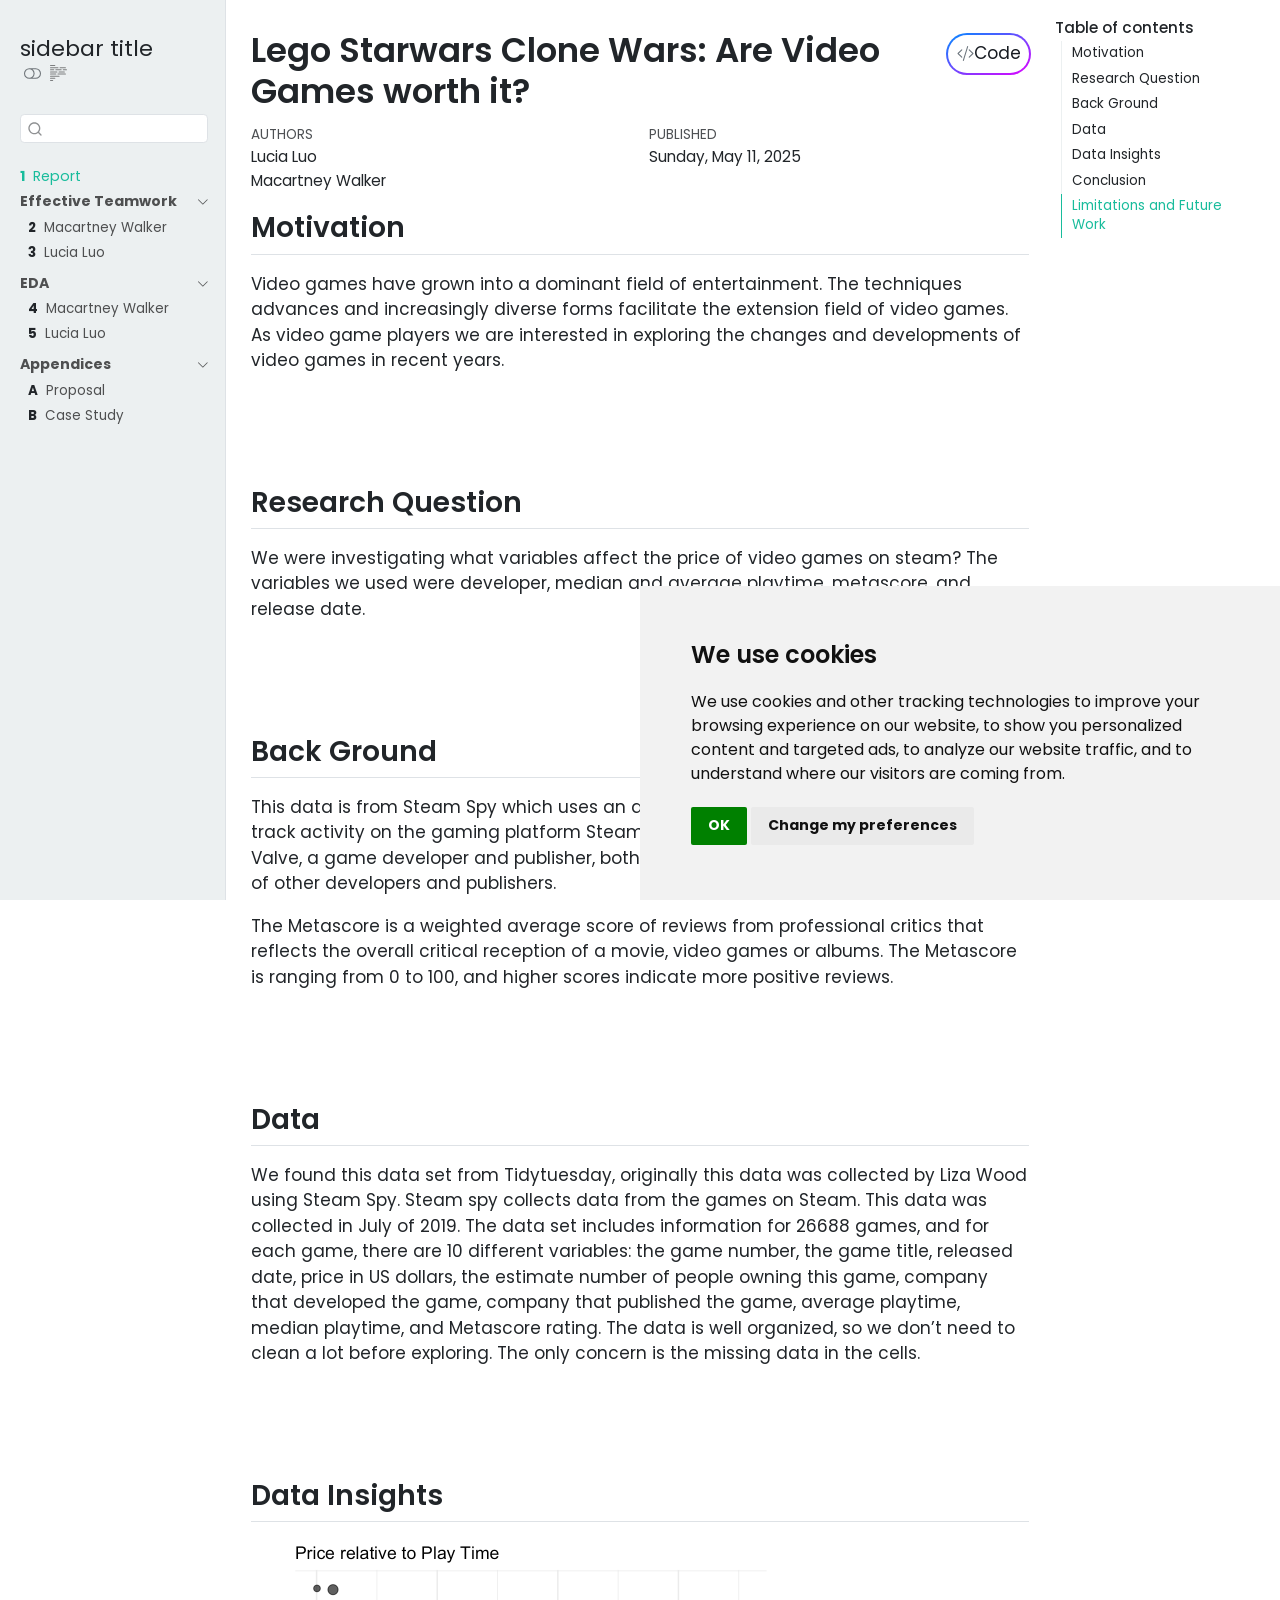
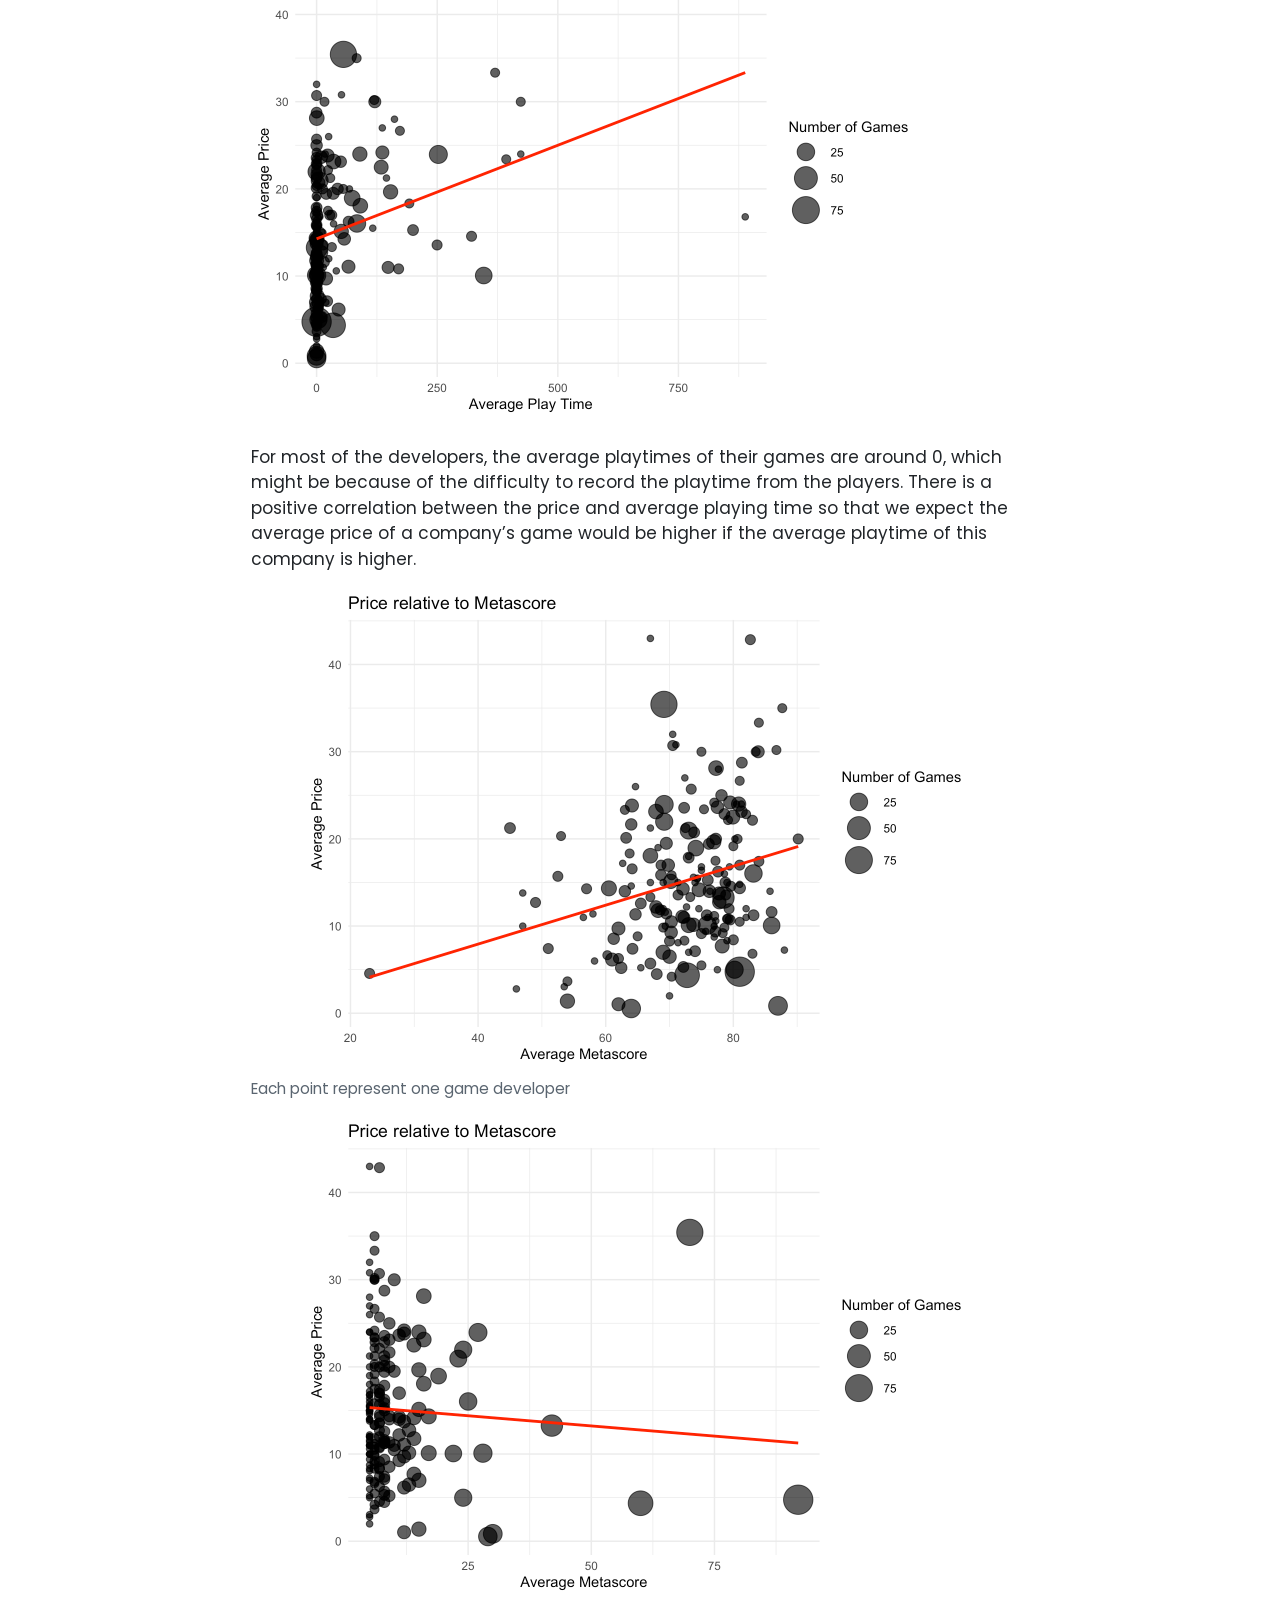
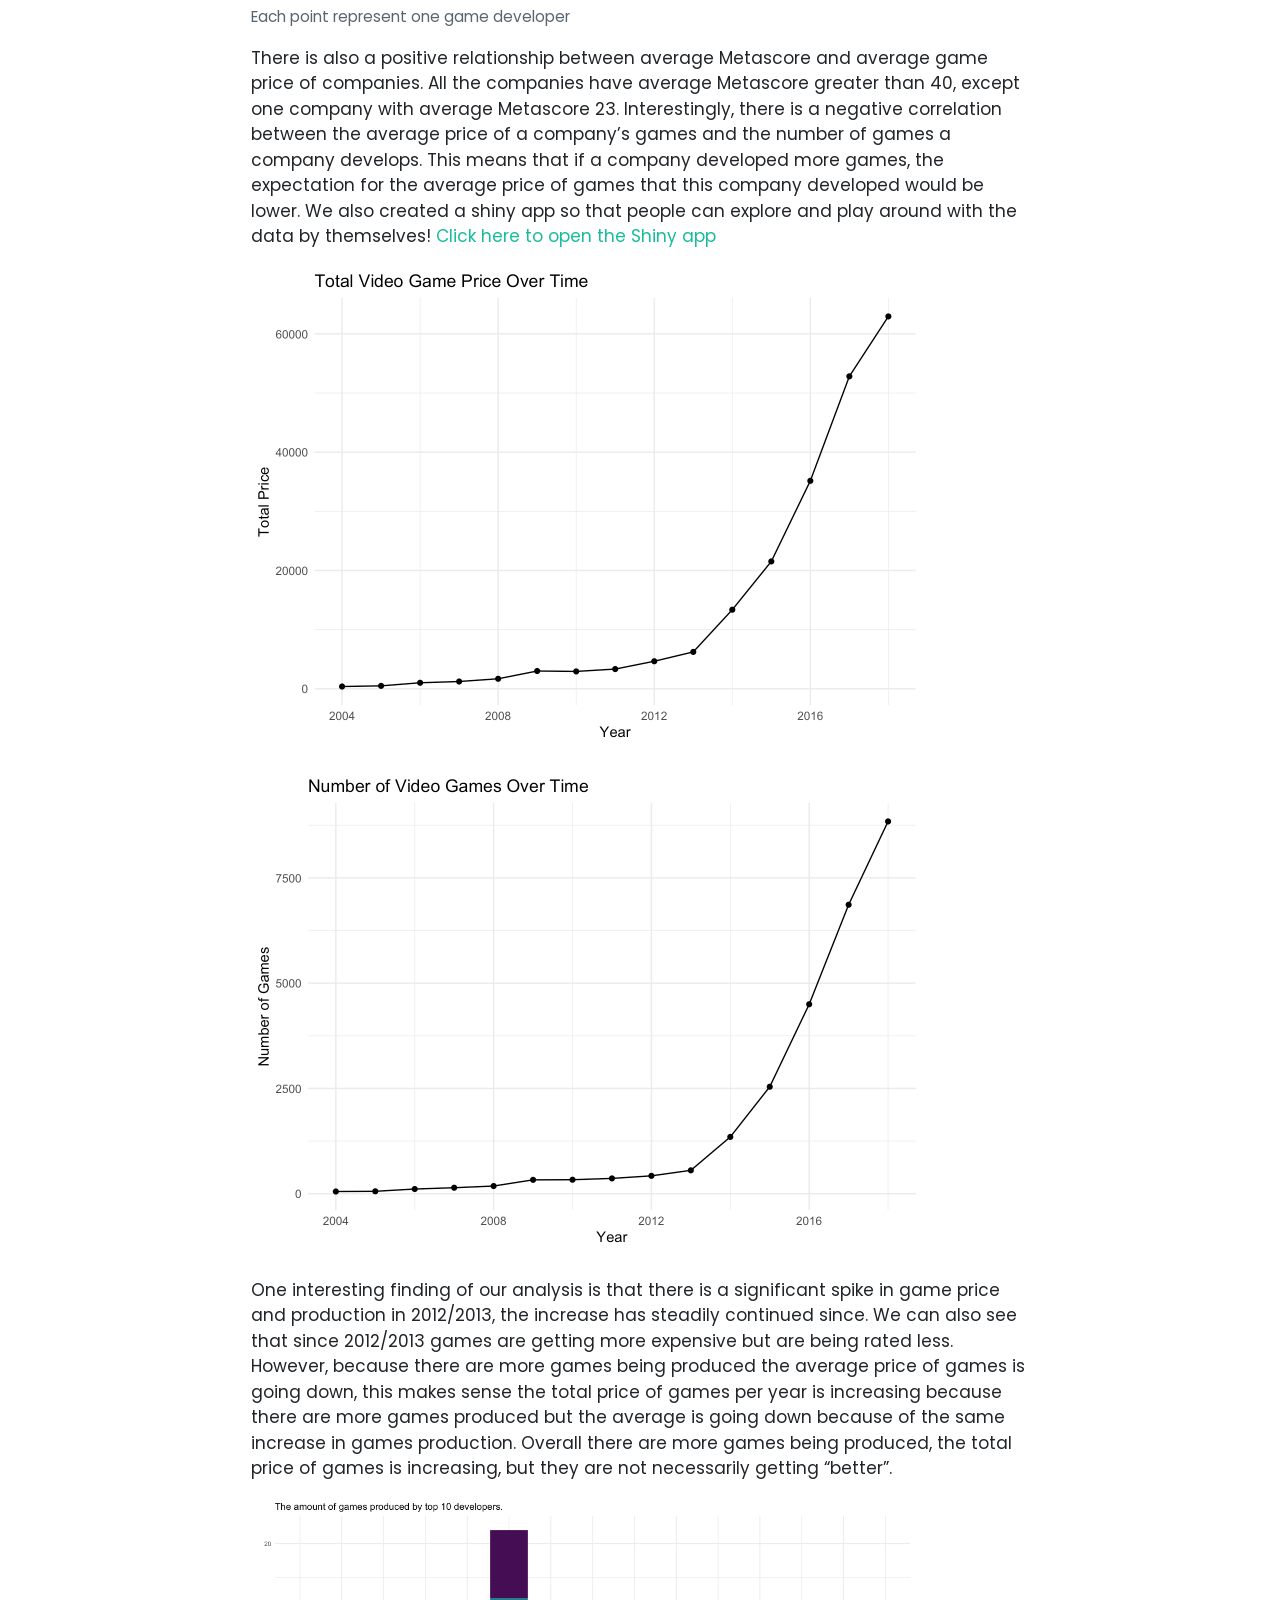
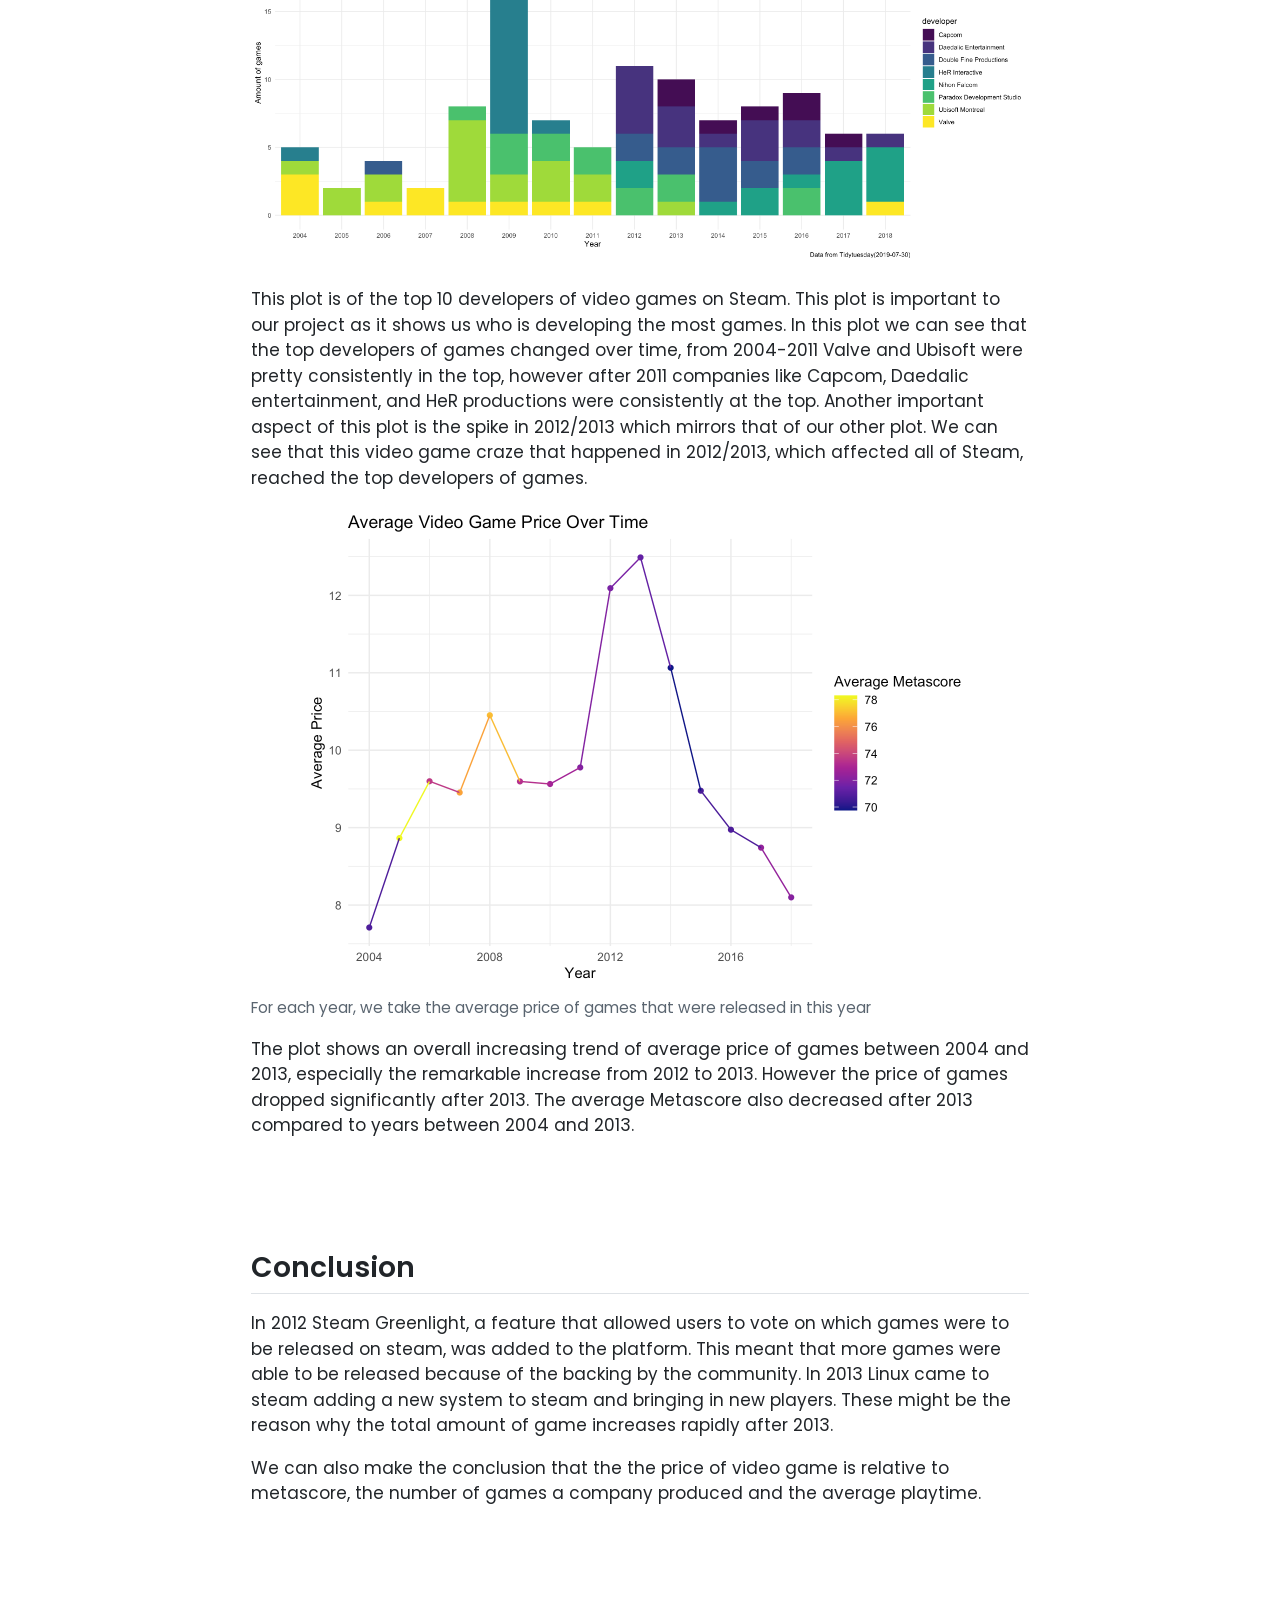
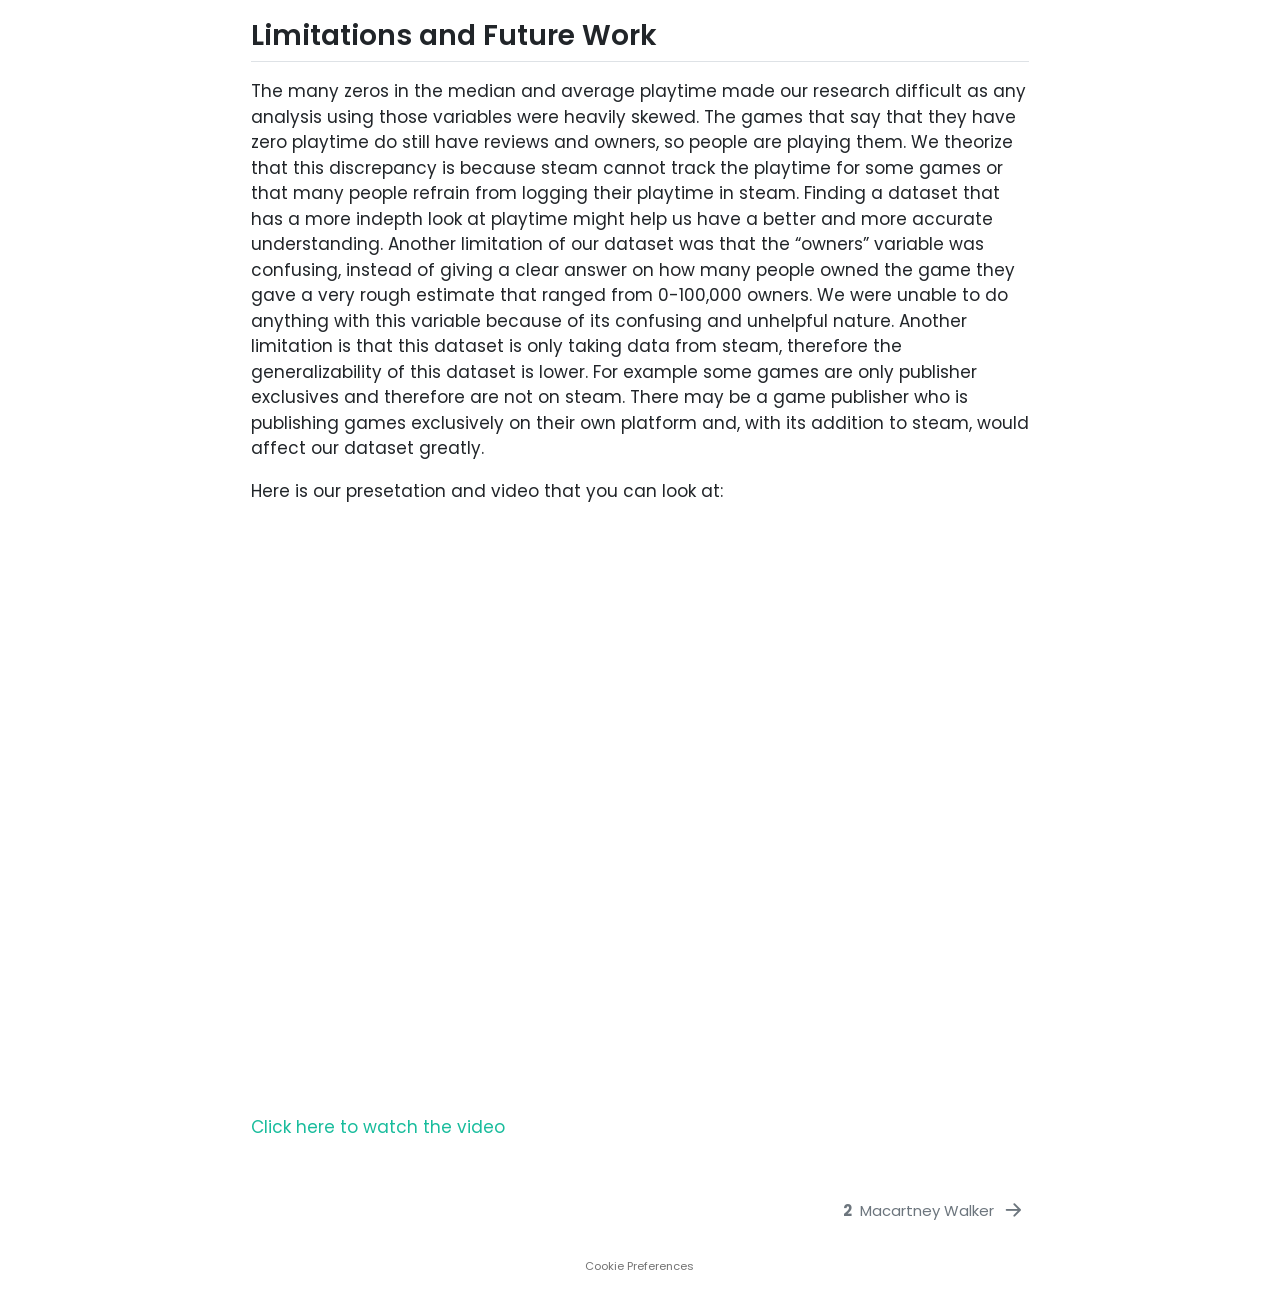
==== commit 679300c7: "Built site for gh-pages" ====
--- a/index.html
+++ b/index.html
@@ -266,7 +266,7 @@
     <div>
     <div class="quarto-title-meta-heading">Published</div>
     <div class="quarto-title-meta-contents">
-      <p class="date">Saturday, May 10, 2025</p>
+      <p class="date">Sunday, May 11, 2025</p>
     </div>
   </div>
   
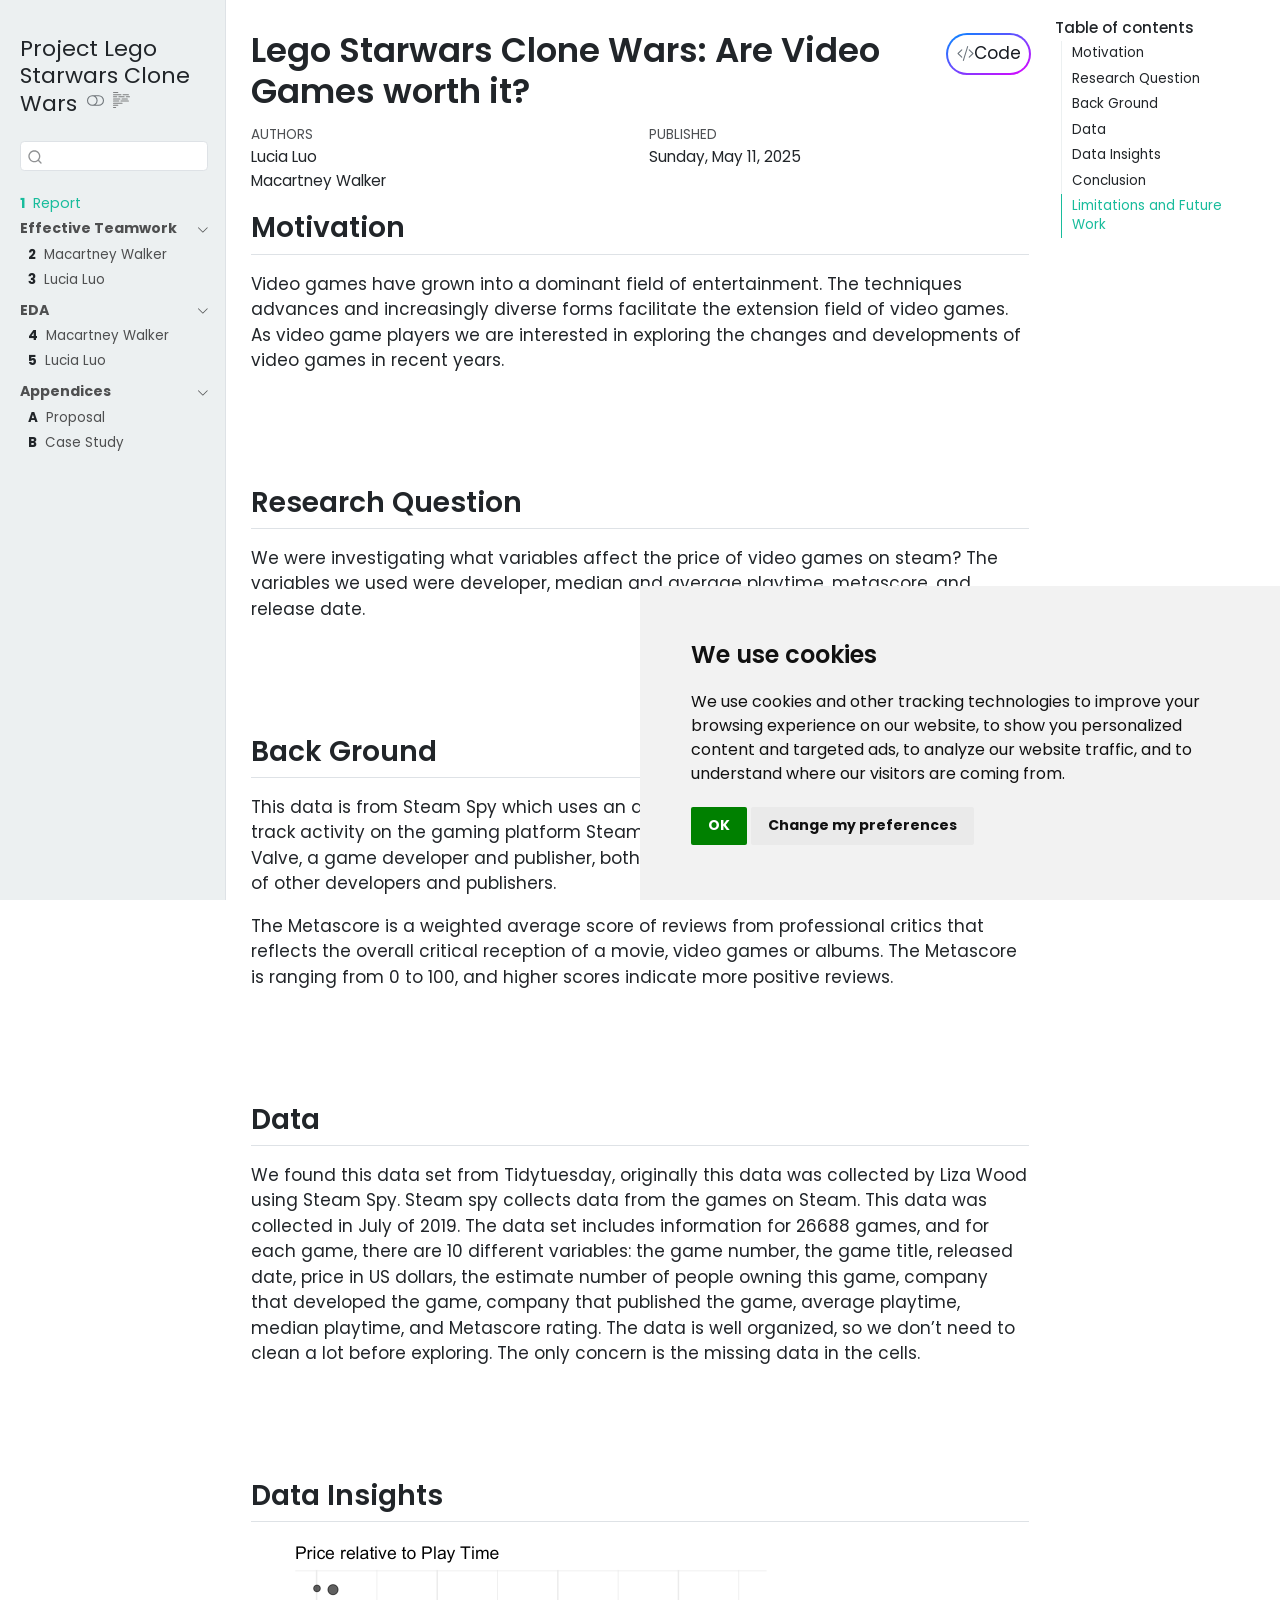
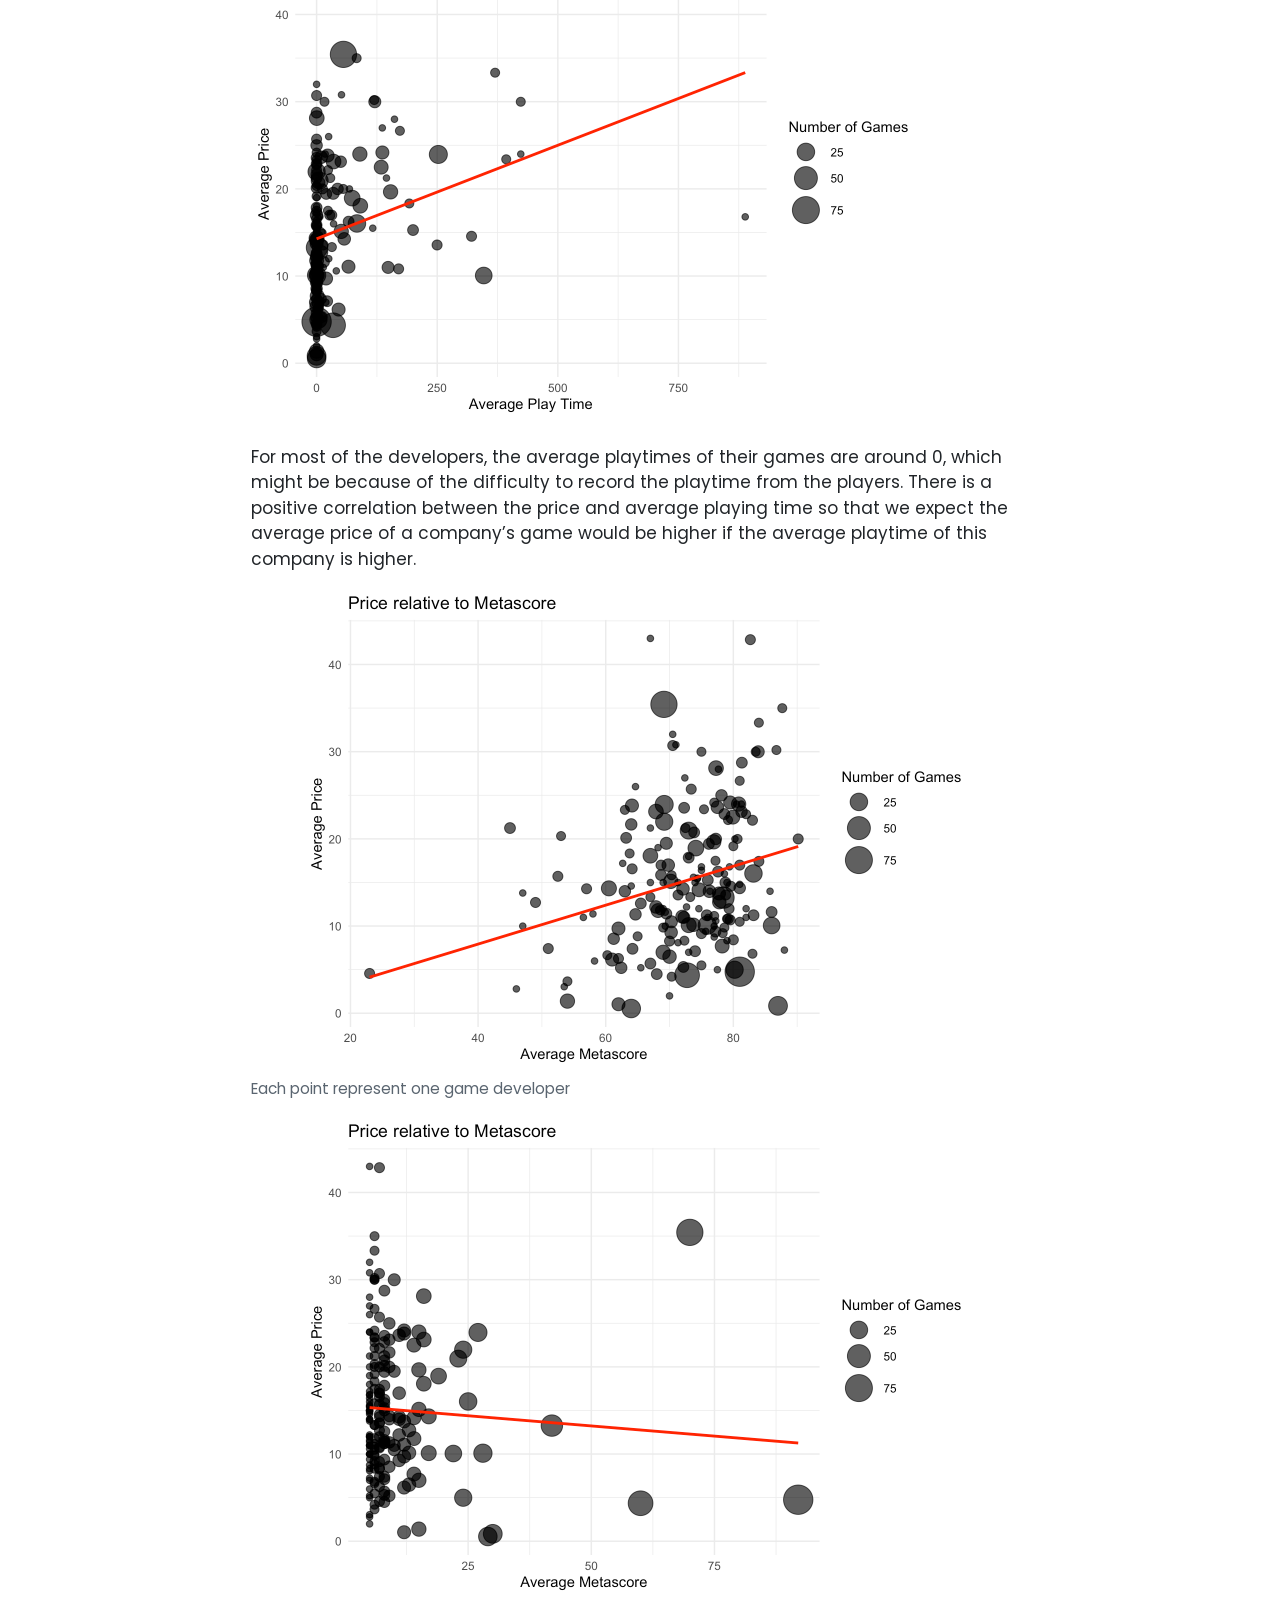
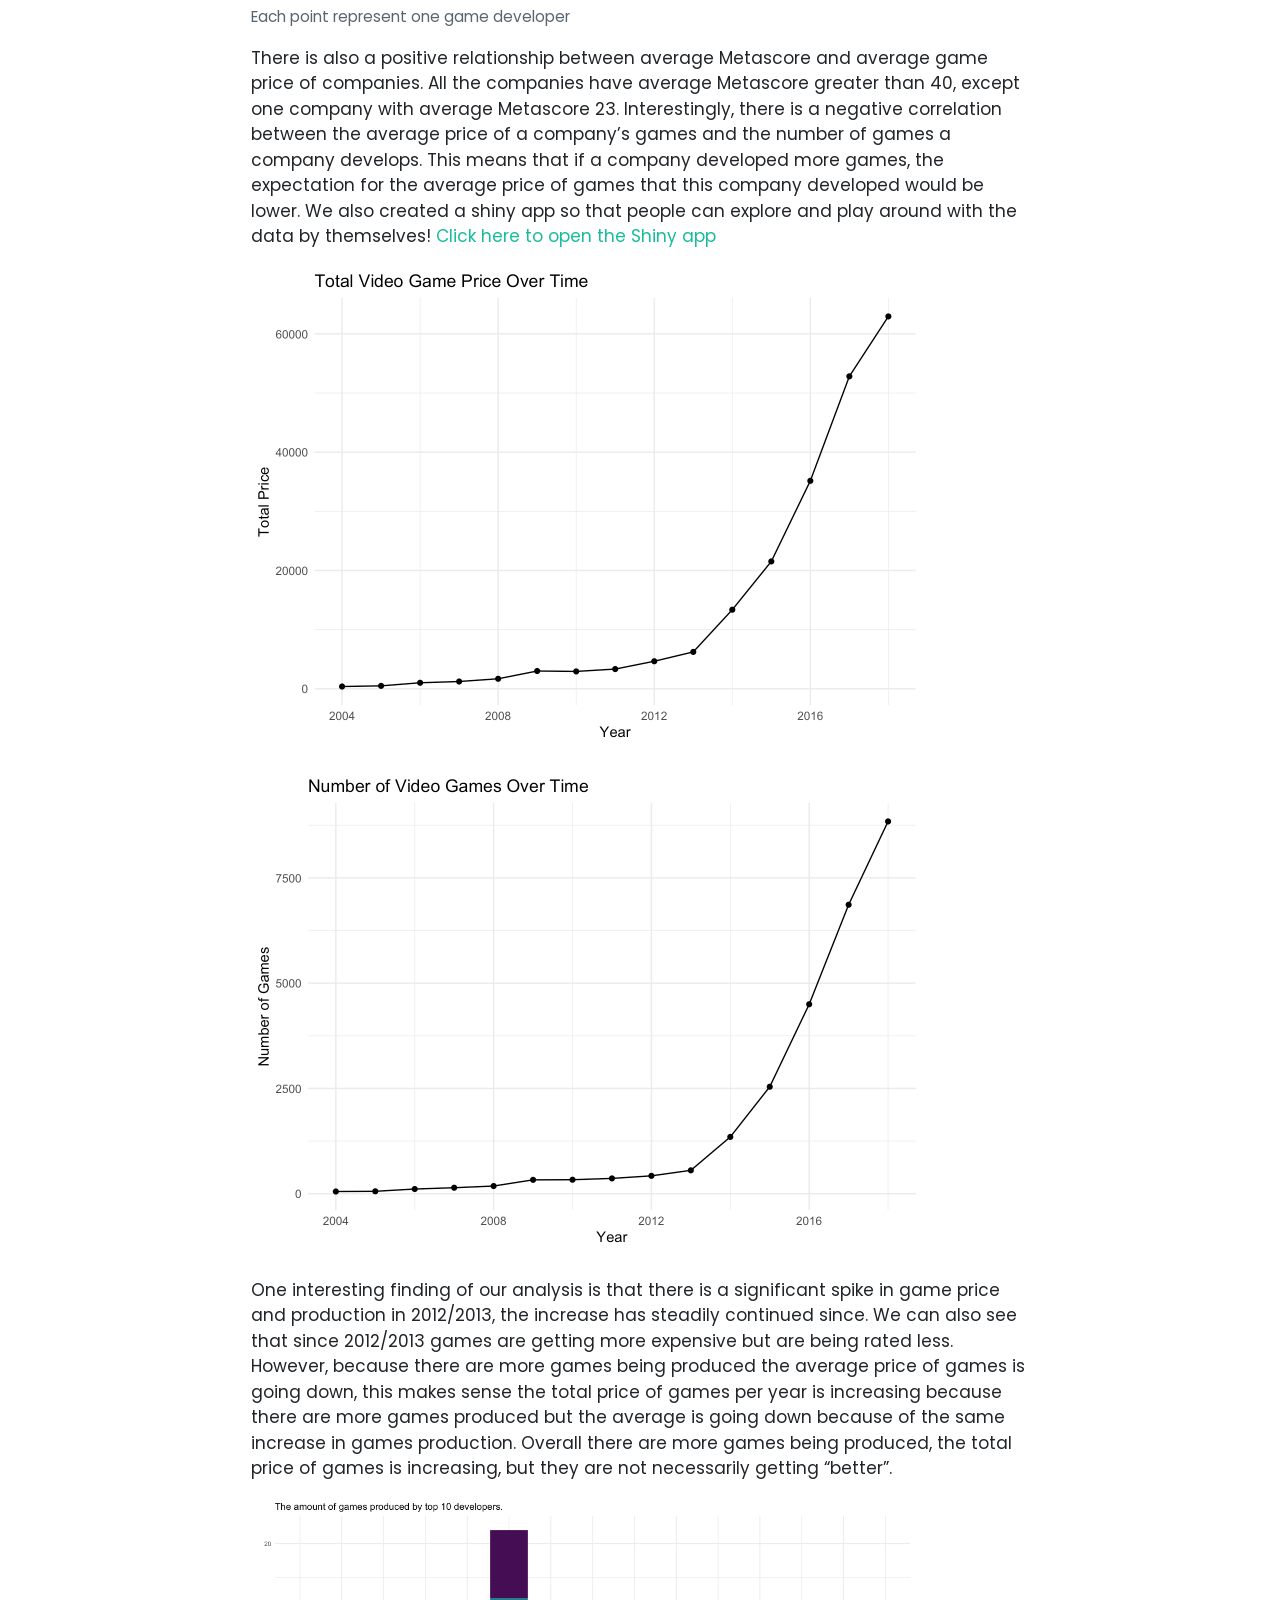
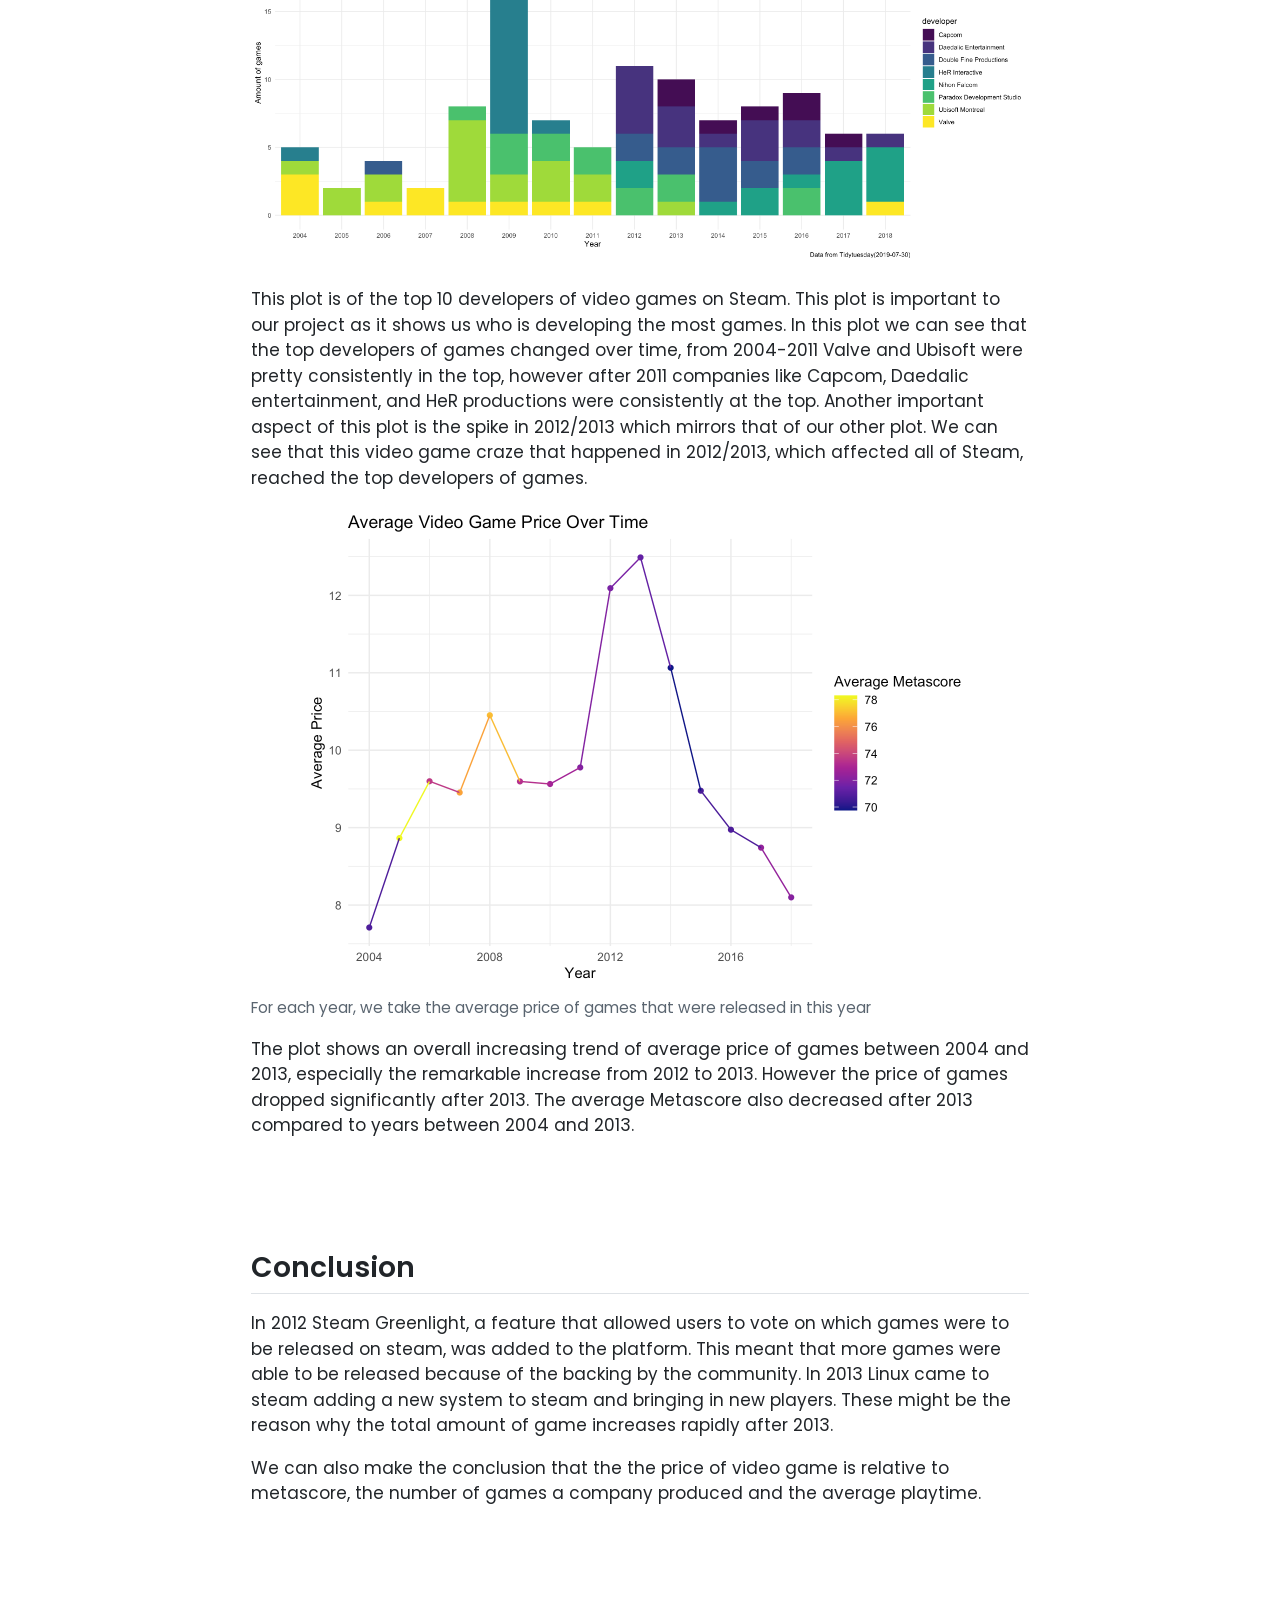
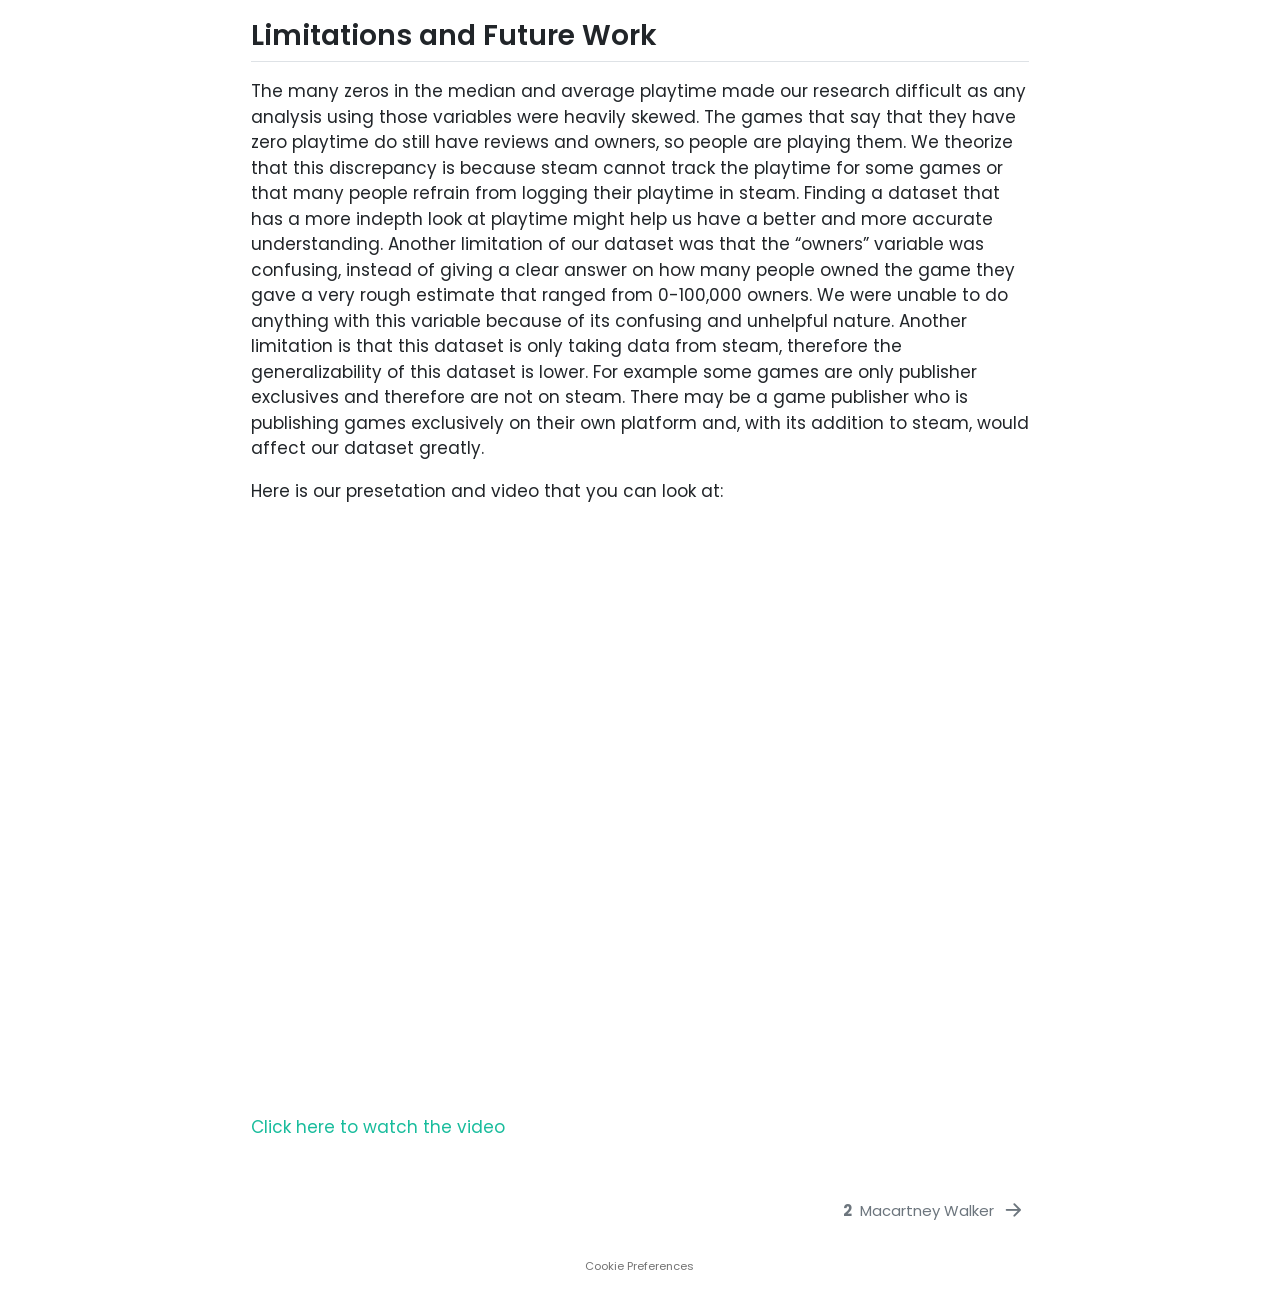
==== commit 6f5b324c: "Built site for gh-pages" ====
--- a/index.html
+++ b/index.html
@@ -136,7 +136,7 @@
 <!-- sidebar -->
   <nav id="quarto-sidebar" class="sidebar collapse collapse-horizontal quarto-sidebar-collapse-item sidebar-navigation docked overflow-auto"><div class="pt-lg-2 mt-2 text-left sidebar-header">
     <div class="sidebar-title mb-0 py-0">
-      <a href="./">sidebar title</a> 
+      <a href="./">Project Lego Starwars Clone Wars</a> 
         <div class="sidebar-tools-main">
   <a href="" class="quarto-color-scheme-toggle quarto-navigation-tool  px-1" onclick="window.quartoToggleColorScheme(); return false;" title="Toggle dark mode"><i class="bi"></i></a>
   <a href="" class="quarto-reader-toggle quarto-navigation-tool px-1" onclick="window.quartoToggleReader(); return false;" title="Toggle reader mode">
